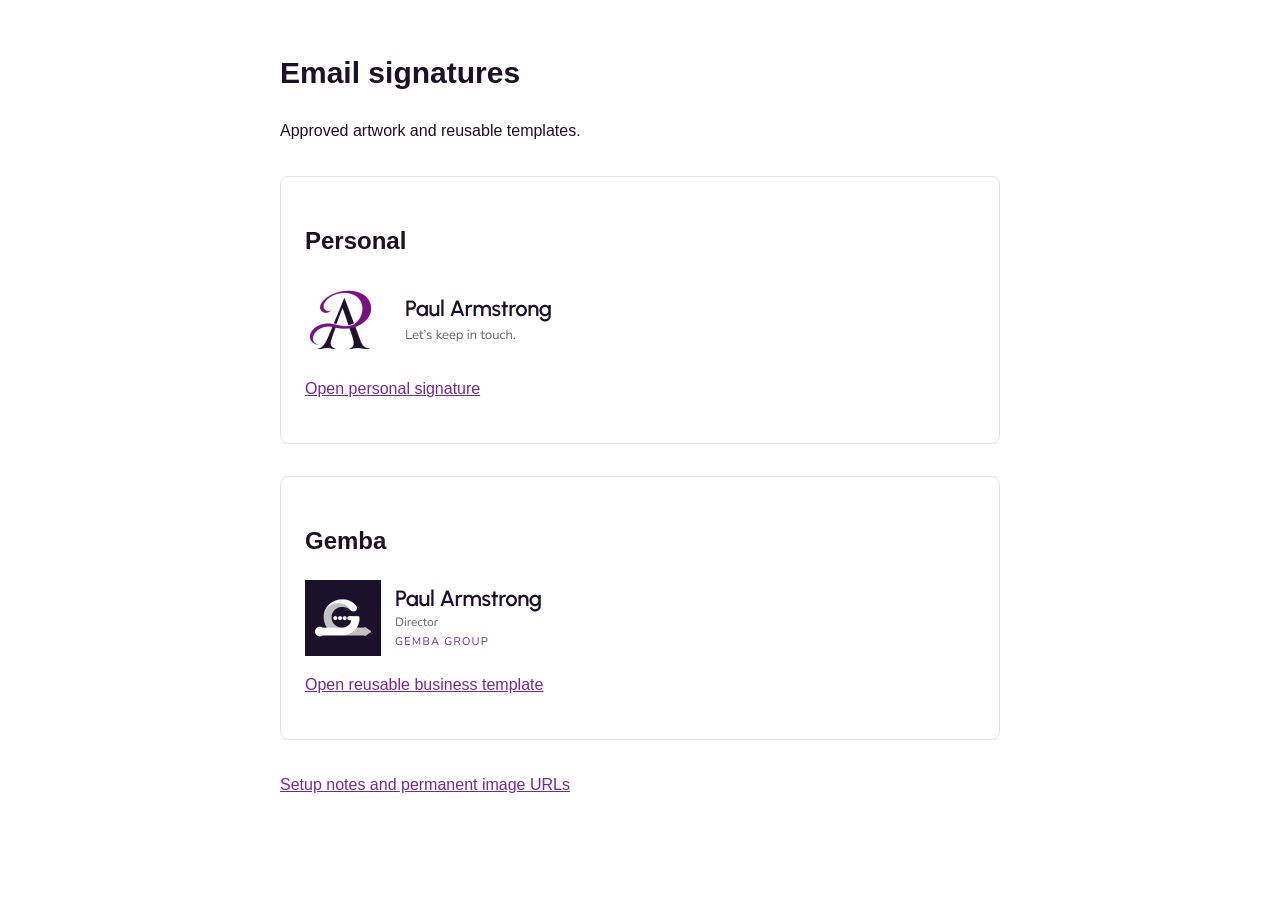
==== index.html @ 5098cd19 "Publish approved v1 email artwork and HTTPS signature templates" ====
<!doctype html><html lang="en"><head><meta charset="utf-8"><meta name="viewport" content="width=device-width,initial-scale=1"><title>Email signatures</title><style>body{max-width:720px;margin:48px auto;padding:0 24px;font:16px/1.65 Arial,sans-serif;color:#1B112A}a{color:#79259B}h1{font-size:30px}li{margin:12px 0}img{display:block;max-width:100%;height:auto}section{margin:32px 0;padding:24px;border:1px solid #e4dfea;border-radius:8px}</style></head><body><h1>Email signatures</h1><p>Approved artwork and reusable templates.</p><section><h2>Personal</h2><img src="https://thekaizenking.github.io/email-signatures/assets/v1/personal-footer.png" width="288" height="80" alt="Paul Armstrong — Let’s keep in touch."><p><a href="templates/personal.html">Open personal signature</a></p></section><section><h2>Gemba</h2><img src="https://thekaizenking.github.io/email-signatures/assets/v1/business-identity.png" width="288" height="76" alt="Paul Armstrong, Director, Gemba Group"><p><a href="templates/gemba-business.html">Open reusable business template</a></p></section><p><a href="SETUP.txt">Setup notes and permanent image URLs</a></p></body></html>
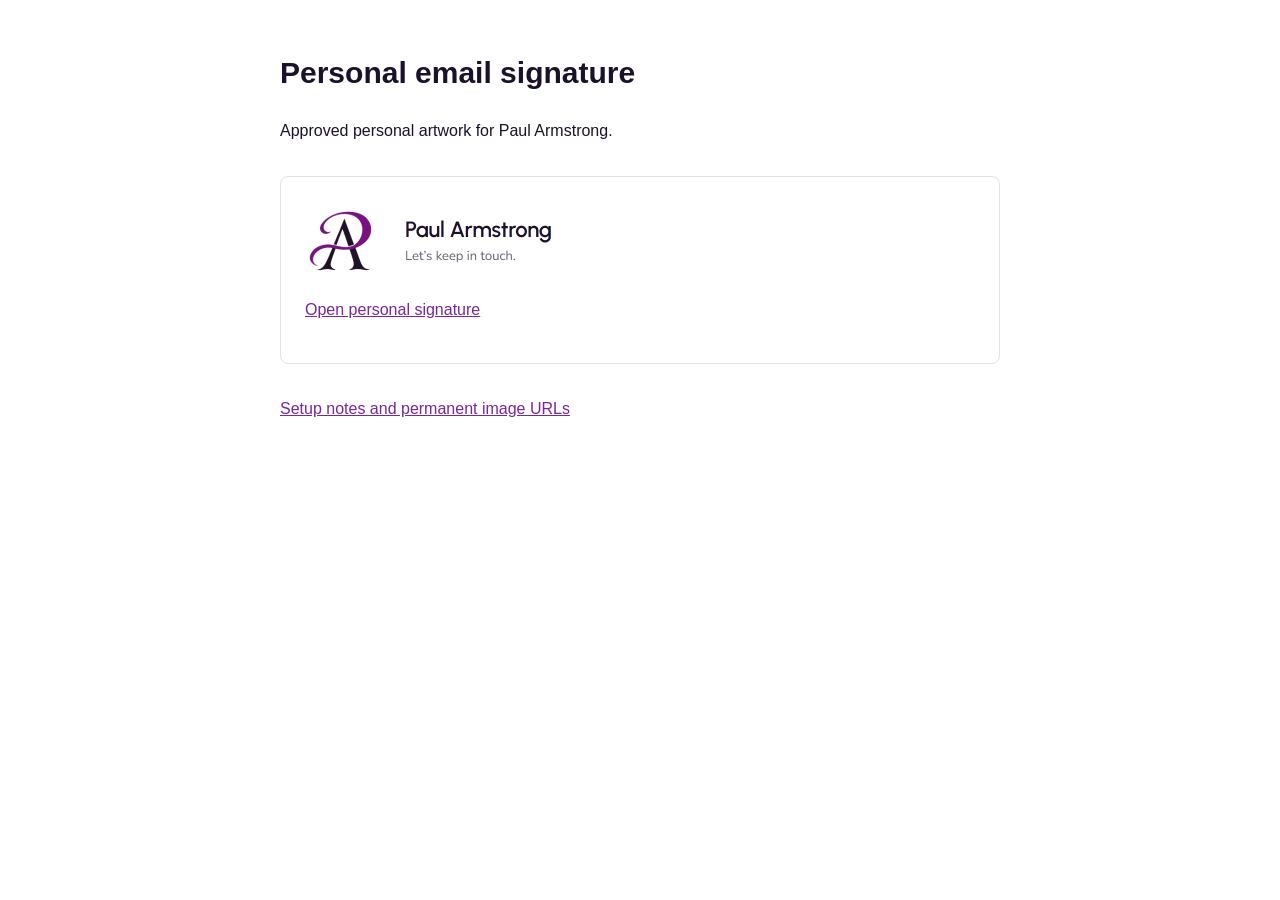
==== commit 896968a1: "Keep personal email signature repository personal-only" ====
--- a/index.html
+++ b/index.html
@@ -1 +1 @@
-<!doctype html><html lang="en"><head><meta charset="utf-8"><meta name="viewport" content="width=device-width,initial-scale=1"><title>Email signatures</title><style>body{max-width:720px;margin:48px auto;padding:0 24px;font:16px/1.65 Arial,sans-serif;color:#1B112A}a{color:#79259B}h1{font-size:30px}li{margin:12px 0}img{display:block;max-width:100%;height:auto}section{margin:32px 0;padding:24px;border:1px solid #e4dfea;border-radius:8px}</style></head><body><h1>Email signatures</h1><p>Approved artwork and reusable templates.</p><section><h2>Personal</h2><img src="https://thekaizenking.github.io/email-signatures/assets/v1/personal-footer.png" width="288" height="80" alt="Paul Armstrong — Let’s keep in touch."><p><a href="templates/personal.html">Open personal signature</a></p></section><section><h2>Gemba</h2><img src="https://thekaizenking.github.io/email-signatures/assets/v1/business-identity.png" width="288" height="76" alt="Paul Armstrong, Director, Gemba Group"><p><a href="templates/gemba-business.html">Open reusable business template</a></p></section><p><a href="SETUP.txt">Setup notes and permanent image URLs</a></p></body></html>+<!doctype html><html lang="en"><head><meta charset="utf-8"><meta name="viewport" content="width=device-width,initial-scale=1"><title>Personal email signature</title><style>body{max-width:720px;margin:48px auto;padding:0 24px;font:16px/1.65 Arial,sans-serif;color:#1B112A}a{color:#79259B}h1{font-size:30px}img{display:block;max-width:100%;height:auto}section{margin:32px 0;padding:24px;border:1px solid #e4dfea;border-radius:8px}</style></head><body><h1>Personal email signature</h1><p>Approved personal artwork for Paul Armstrong.</p><section><img src="https://thekaizenking.github.io/email-signatures/assets/v1/personal-footer.png" width="288" height="80" alt="Paul Armstrong — Let’s keep in touch."><p><a href="templates/personal.html">Open personal signature</a></p></section><p><a href="SETUP.txt">Setup notes and permanent image URLs</a></p></body></html>
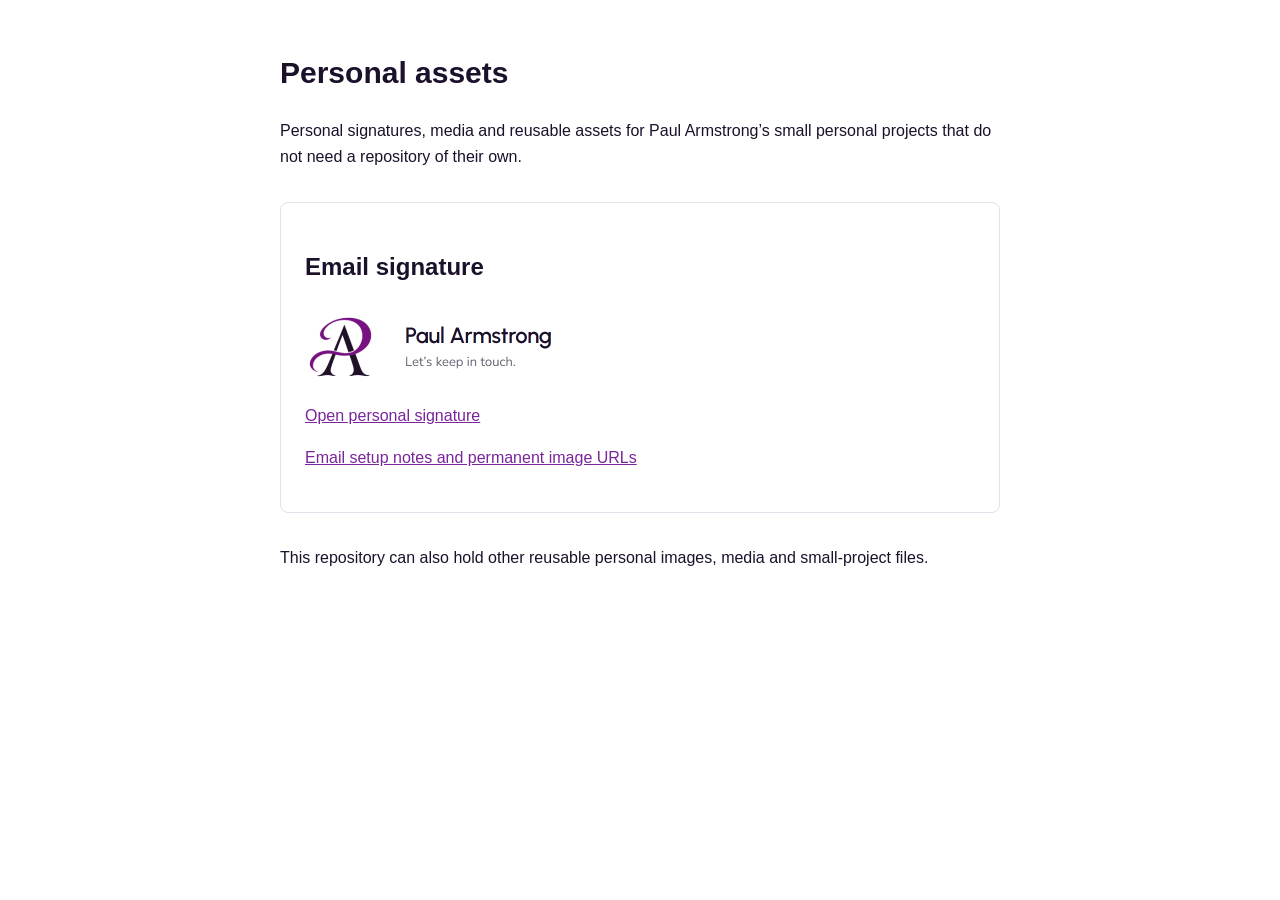
==== commit 5e770bba: "Broaden personal assets repository purpose" ====
--- a/index.html
+++ b/index.html
@@ -1 +1 @@
-<!doctype html><html lang="en"><head><meta charset="utf-8"><meta name="viewport" content="width=device-width,initial-scale=1"><title>Personal email signature</title><style>body{max-width:720px;margin:48px auto;padding:0 24px;font:16px/1.65 Arial,sans-serif;color:#1B112A}a{color:#79259B}h1{font-size:30px}img{display:block;max-width:100%;height:auto}section{margin:32px 0;padding:24px;border:1px solid #e4dfea;border-radius:8px}</style></head><body><h1>Personal email signature</h1><p>Approved personal artwork for Paul Armstrong.</p><section><img src="https://thekaizenking.github.io/email-signatures/assets/v1/personal-footer.png" width="288" height="80" alt="Paul Armstrong — Let’s keep in touch."><p><a href="templates/personal.html">Open personal signature</a></p></section><p><a href="SETUP.txt">Setup notes and permanent image URLs</a></p></body></html>
+<!doctype html><html lang="en"><head><meta charset="utf-8"><meta name="viewport" content="width=device-width,initial-scale=1"><title>Personal assets</title><style>body{max-width:720px;margin:48px auto;padding:0 24px;font:16px/1.65 Arial,sans-serif;color:#1B112A}a{color:#79259B}h1{font-size:30px}img{display:block;max-width:100%;height:auto}section{margin:32px 0;padding:24px;border:1px solid #e4dfea;border-radius:8px}</style></head><body><h1>Personal assets</h1><p>Personal signatures, media and reusable assets for Paul Armstrong’s small personal projects that do not need a repository of their own.</p><section><h2>Email signature</h2><img src="https://thekaizenking.github.io/email-signatures/assets/v1/personal-footer.png" width="288" height="80" alt="Paul Armstrong — Let’s keep in touch."><p><a href="templates/personal.html">Open personal signature</a></p><p><a href="SETUP.txt">Email setup notes and permanent image URLs</a></p></section><p>This repository can also hold other reusable personal images, media and small-project files.</p></body></html>
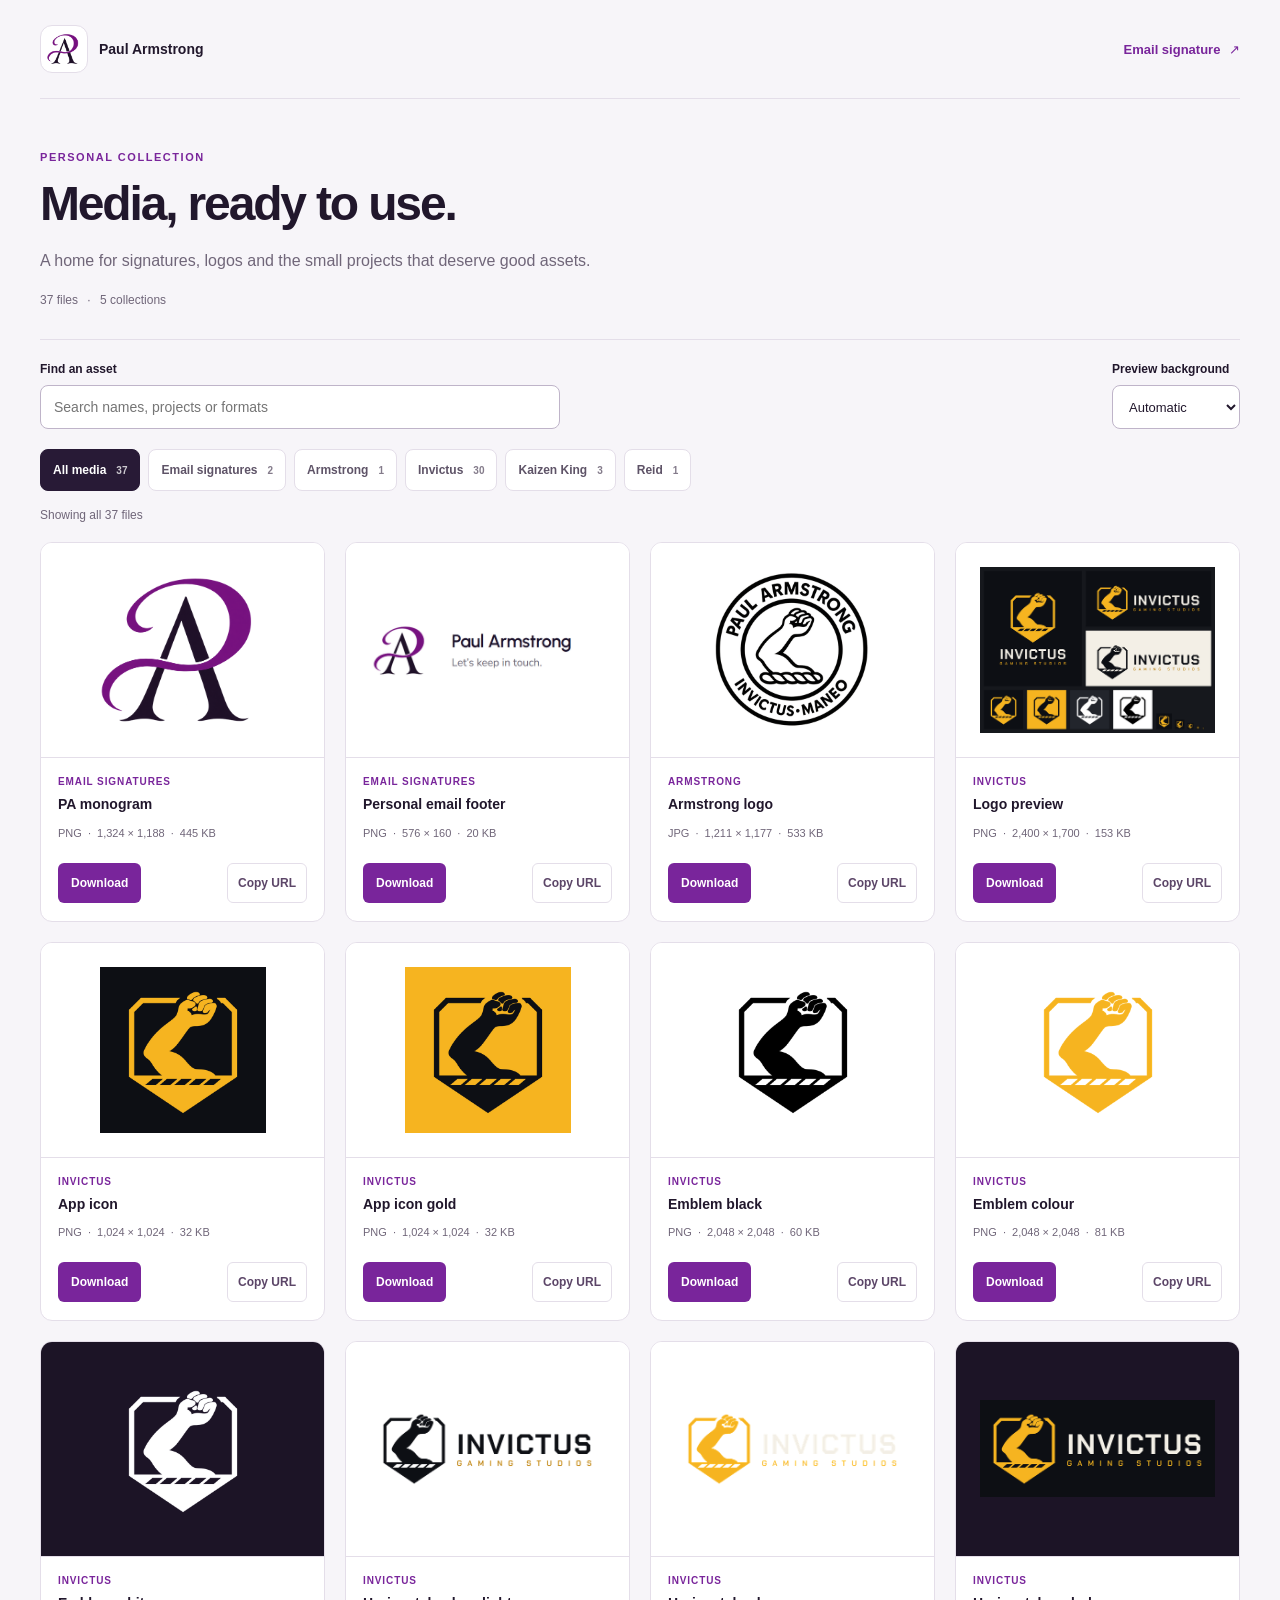
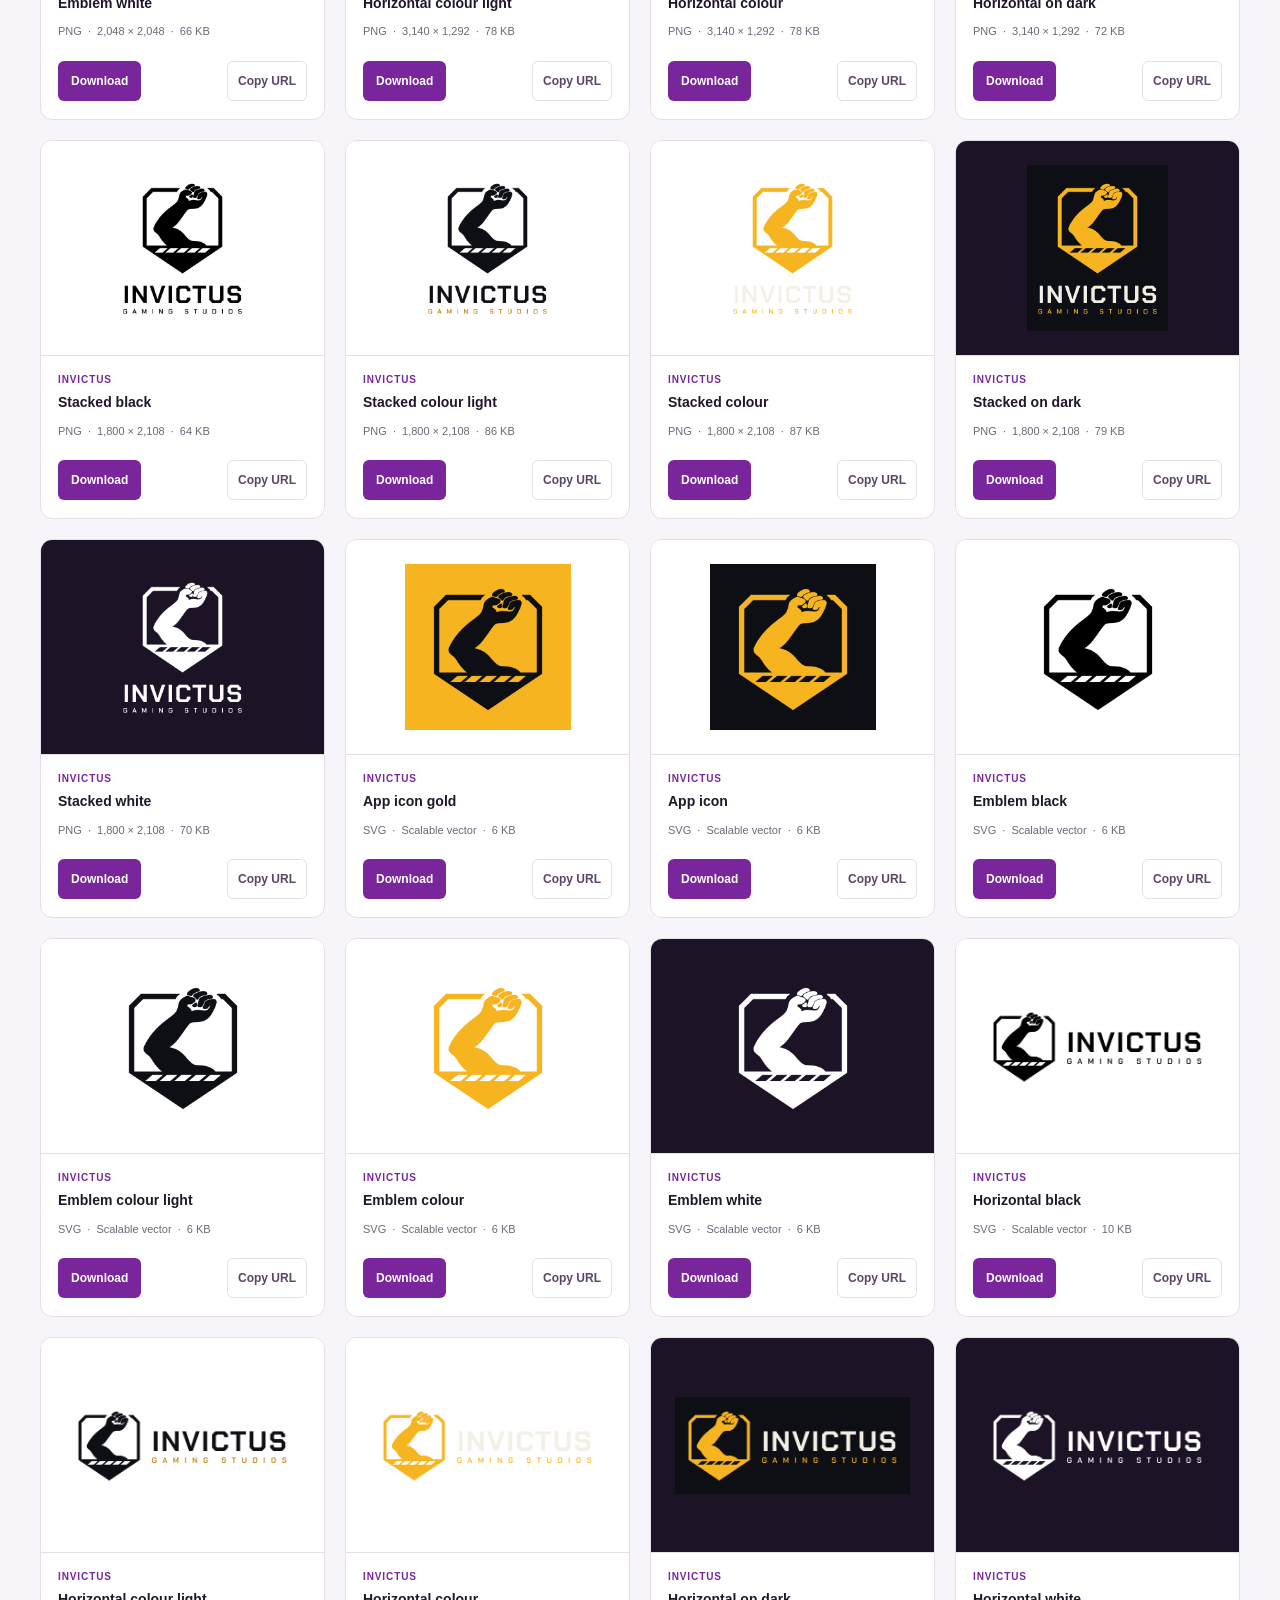
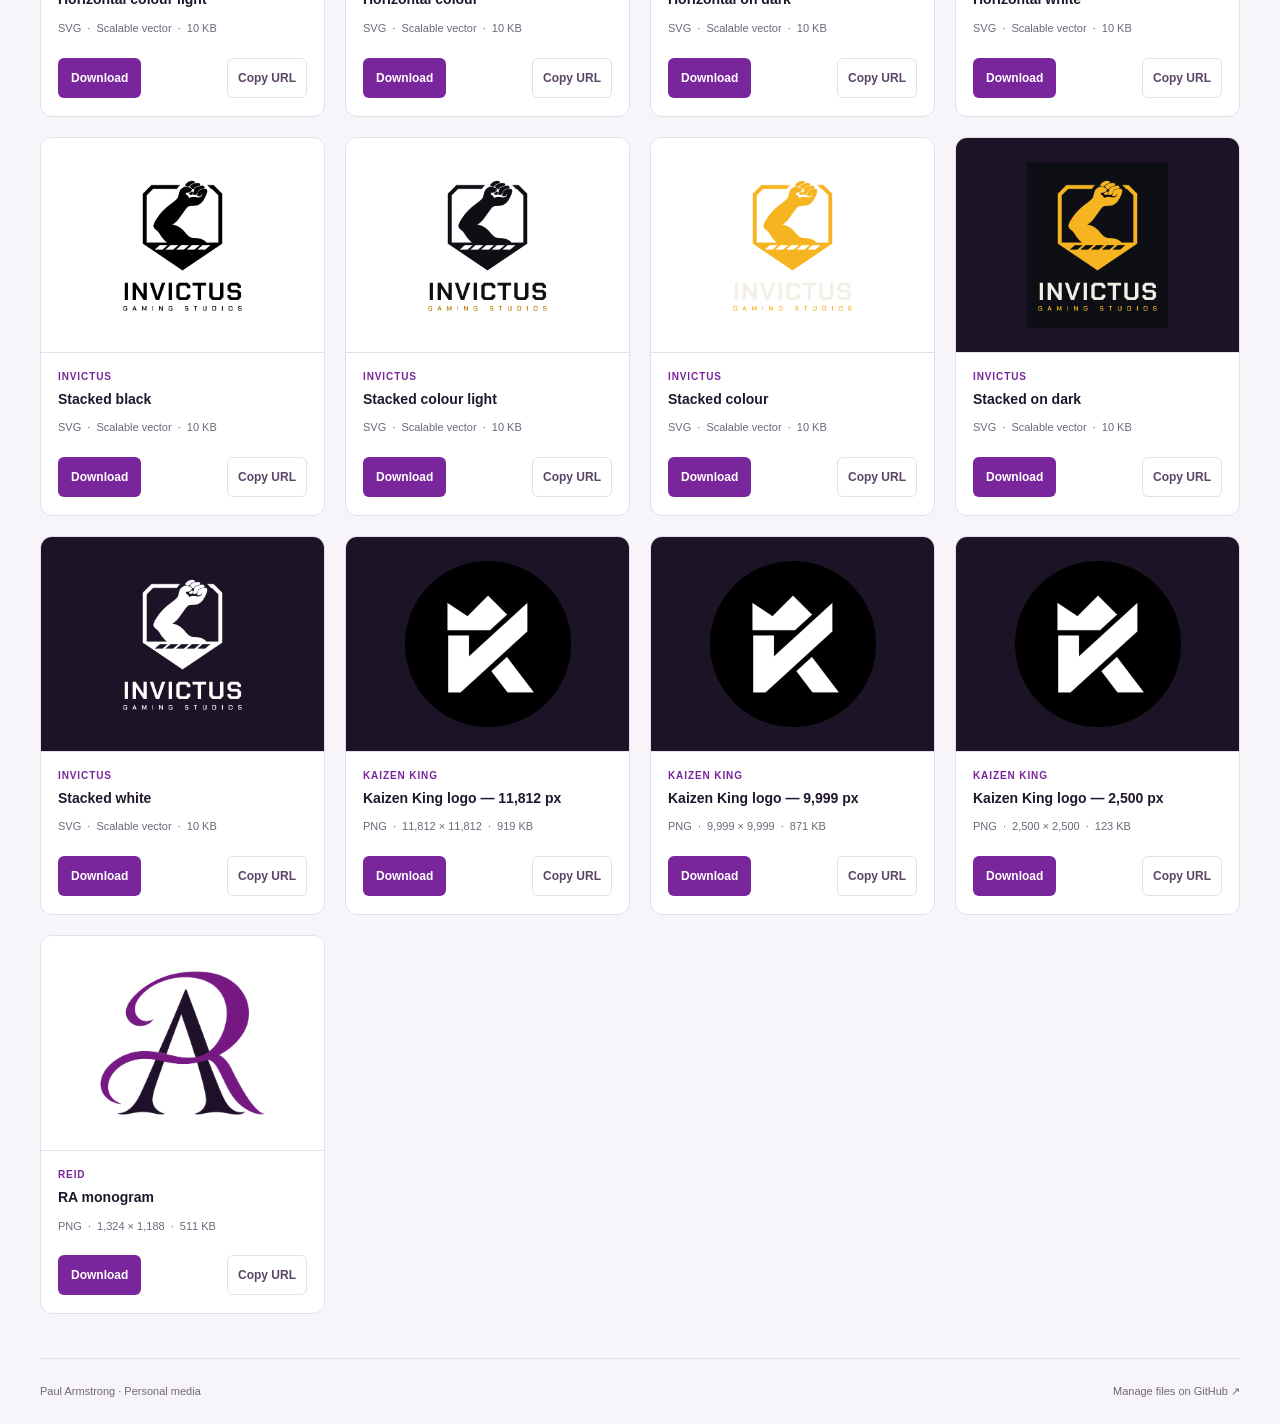
==== commit 1cb358e3: "Build personal media library and import supplied artwork" ====
--- a/index.html
+++ b/index.html
@@ -1 +1,198 @@
-<!doctype html><html lang="en"><head><meta charset="utf-8"><meta name="viewport" content="width=device-width,initial-scale=1"><title>Personal assets</title><style>body{max-width:720px;margin:48px auto;padding:0 24px;font:16px/1.65 Arial,sans-serif;color:#1B112A}a{color:#79259B}h1{font-size:30px}img{display:block;max-width:100%;height:auto}section{margin:32px 0;padding:24px;border:1px solid #e4dfea;border-radius:8px}</style></head><body><h1>Personal assets</h1><p>Personal signatures, media and reusable assets for Paul Armstrong’s small personal projects that do not need a repository of their own.</p><section><h2>Email signature</h2><img src="https://thekaizenking.github.io/email-signatures/assets/v1/personal-footer.png" width="288" height="80" alt="Paul Armstrong — Let’s keep in touch."><p><a href="templates/personal.html">Open personal signature</a></p><p><a href="SETUP.txt">Email setup notes and permanent image URLs</a></p></section><p>This repository can also hold other reusable personal images, media and small-project files.</p></body></html>
+<!doctype html>
+<html lang="en-GB"><head><meta charset="utf-8"><meta name="viewport" content="width=device-width,initial-scale=1"><meta name="description" content="Paul Armstrong’s personal media library: signatures, logos and reusable assets for small projects."><title>Personal media · Paul Armstrong</title><link rel="canonical" href="https://thekaizenking.github.io/email-signatures/"><link rel="icon" type="image/png" href="previews/signatures/selected-a-monogram-png.png"><link rel="stylesheet" href="catalog.css"><script src="catalog.js" defer></script></head>
+<body data-preview="auto"><div class="page">
+<header class="site-header"><a class="identity" href="./" aria-label="Personal media home"><span class="identity-mark"><img src="previews/signatures/selected-a-monogram-png.png" width="38" height="38" alt=""></span><span>Paul Armstrong</span></a><a class="signature-link" href="templates/personal.html">Email signature <span aria-hidden="true">↗</span></a></header>
+<main><section class="intro"><p class="eyebrow">Personal collection</p><h1>Media, ready to use.</h1><p class="intro-copy">A home for signatures, logos and the small projects that deserve good assets.</p><p class="library-size">37 files <span aria-hidden="true">·</span> 5 collections</p></section>
+<section class="library" aria-label="Media library"><div class="toolbar"><div class="search-field"><label for="search">Find an asset</label><input id="search" type="search" placeholder="Search names, projects or formats" autocomplete="off"></div><div class="background-field"><label for="background">Preview background</label><select id="background"><option value="auto">Automatic</option><option value="light">Light</option><option value="dark">Dark</option></select></div></div>
+<div class="filters" role="group" aria-label="Filter by collection"><button type="button" class="filter" data-filter="all" aria-pressed="true">All media <span>37</span></button><button type="button" class="filter" data-filter="signatures" aria-pressed="false">Email signatures <span>2</span></button>
+<button type="button" class="filter" data-filter="armstrong" aria-pressed="false">Armstrong <span>1</span></button>
+<button type="button" class="filter" data-filter="invictus" aria-pressed="false">Invictus <span>30</span></button>
+<button type="button" class="filter" data-filter="kaizen-king" aria-pressed="false">Kaizen King <span>3</span></button>
+<button type="button" class="filter" data-filter="reid" aria-pressed="false">Reid <span>1</span></button></div><p id="result-count" class="result-count" aria-live="polite">Showing all 37 files</p>
+<div class="asset-grid"><article class="asset-card" data-collection="signatures" data-search="pa monogram email signatures png selected-a-monogram.png" data-dark="false">
+  <a class="asset-preview" href="assets/v1/selected-a-monogram.png" target="_blank" rel="noopener" aria-label="View original: PA monogram"><img src="previews/signatures/selected-a-monogram-png.png" alt="PA monogram" loading="lazy" decoding="async" width="512" height="512"></a>
+  <div class="asset-details"><p class="collection-label">Email signatures</p><h2>PA monogram</h2><p class="asset-meta">PNG <span aria-hidden="true">·</span> 1,324 × 1,188 <span aria-hidden="true">·</span> 445 KB</p>
+  <div class="asset-actions"><a href="assets/v1/selected-a-monogram.png" download>Download</a><button type="button" data-copy="https://thekaizenking.github.io/email-signatures/assets/v1/selected-a-monogram.png" aria-label="Copy image URL: PA monogram">Copy URL</button></div></div>
+</article>
+<article class="asset-card" data-collection="signatures" data-search="personal email footer email signatures png personal-footer.png" data-dark="false">
+  <a class="asset-preview" href="assets/v1/personal-footer.png" target="_blank" rel="noopener" aria-label="View original: Personal email footer"><img src="previews/signatures/personal-footer-png.png" alt="Personal email footer" loading="lazy" decoding="async" width="512" height="512"></a>
+  <div class="asset-details"><p class="collection-label">Email signatures</p><h2>Personal email footer</h2><p class="asset-meta">PNG <span aria-hidden="true">·</span> 576 × 160 <span aria-hidden="true">·</span> 20 KB</p>
+  <div class="asset-actions"><a href="assets/v1/personal-footer.png" download>Download</a><button type="button" data-copy="https://thekaizenking.github.io/email-signatures/assets/v1/personal-footer.png" aria-label="Copy image URL: Personal email footer">Copy URL</button></div></div>
+</article>
+<article class="asset-card" data-collection="armstrong" data-search="armstrong logo armstrong jpg armstrong.jpg" data-dark="false">
+  <a class="asset-preview" href="media/armstrong/armstrong.jpg" target="_blank" rel="noopener" aria-label="View original: Armstrong logo"><img src="previews/armstrong/armstrong-jpg.png" alt="Armstrong logo" loading="lazy" decoding="async" width="512" height="512"></a>
+  <div class="asset-details"><p class="collection-label">Armstrong</p><h2>Armstrong logo</h2><p class="asset-meta">JPG <span aria-hidden="true">·</span> 1,211 × 1,177 <span aria-hidden="true">·</span> 533 KB</p>
+  <div class="asset-actions"><a href="media/armstrong/armstrong.jpg" download>Download</a><button type="button" data-copy="https://thekaizenking.github.io/email-signatures/media/armstrong/armstrong.jpg" aria-label="Copy image URL: Armstrong logo">Copy URL</button></div></div>
+</article>
+<article class="asset-card" data-collection="invictus" data-search="logo preview invictus png invictus-logo-preview.png" data-dark="false">
+  <a class="asset-preview" href="media/invictus/invictus-logo-preview.png" target="_blank" rel="noopener" aria-label="View original: Logo preview"><img src="previews/invictus/invictus-logo-preview-png.png" alt="Logo preview" loading="lazy" decoding="async" width="512" height="512"></a>
+  <div class="asset-details"><p class="collection-label">Invictus</p><h2>Logo preview</h2><p class="asset-meta">PNG <span aria-hidden="true">·</span> 2,400 × 1,700 <span aria-hidden="true">·</span> 153 KB</p>
+  <div class="asset-actions"><a href="media/invictus/invictus-logo-preview.png" download>Download</a><button type="button" data-copy="https://thekaizenking.github.io/email-signatures/media/invictus/invictus-logo-preview.png" aria-label="Copy image URL: Logo preview">Copy URL</button></div></div>
+</article>
+<article class="asset-card" data-collection="invictus" data-search="app icon invictus png invictus-app-icon-1024.png" data-dark="false">
+  <a class="asset-preview" href="media/invictus/png/invictus-app-icon-1024.png" target="_blank" rel="noopener" aria-label="View original: App icon"><img src="previews/invictus/invictus-app-icon-1024-png.png" alt="App icon" loading="lazy" decoding="async" width="512" height="512"></a>
+  <div class="asset-details"><p class="collection-label">Invictus</p><h2>App icon</h2><p class="asset-meta">PNG <span aria-hidden="true">·</span> 1,024 × 1,024 <span aria-hidden="true">·</span> 32 KB</p>
+  <div class="asset-actions"><a href="media/invictus/png/invictus-app-icon-1024.png" download>Download</a><button type="button" data-copy="https://thekaizenking.github.io/email-signatures/media/invictus/png/invictus-app-icon-1024.png" aria-label="Copy image URL: App icon">Copy URL</button></div></div>
+</article>
+<article class="asset-card" data-collection="invictus" data-search="app icon gold invictus png invictus-app-icon-gold-1024.png" data-dark="false">
+  <a class="asset-preview" href="media/invictus/png/invictus-app-icon-gold-1024.png" target="_blank" rel="noopener" aria-label="View original: App icon gold"><img src="previews/invictus/invictus-app-icon-gold-1024-png.png" alt="App icon gold" loading="lazy" decoding="async" width="512" height="512"></a>
+  <div class="asset-details"><p class="collection-label">Invictus</p><h2>App icon gold</h2><p class="asset-meta">PNG <span aria-hidden="true">·</span> 1,024 × 1,024 <span aria-hidden="true">·</span> 32 KB</p>
+  <div class="asset-actions"><a href="media/invictus/png/invictus-app-icon-gold-1024.png" download>Download</a><button type="button" data-copy="https://thekaizenking.github.io/email-signatures/media/invictus/png/invictus-app-icon-gold-1024.png" aria-label="Copy image URL: App icon gold">Copy URL</button></div></div>
+</article>
+<article class="asset-card" data-collection="invictus" data-search="emblem black invictus png invictus-emblem-black.png" data-dark="false">
+  <a class="asset-preview" href="media/invictus/png/invictus-emblem-black.png" target="_blank" rel="noopener" aria-label="View original: Emblem black"><img src="previews/invictus/invictus-emblem-black-png.png" alt="Emblem black" loading="lazy" decoding="async" width="512" height="512"></a>
+  <div class="asset-details"><p class="collection-label">Invictus</p><h2>Emblem black</h2><p class="asset-meta">PNG <span aria-hidden="true">·</span> 2,048 × 2,048 <span aria-hidden="true">·</span> 60 KB</p>
+  <div class="asset-actions"><a href="media/invictus/png/invictus-emblem-black.png" download>Download</a><button type="button" data-copy="https://thekaizenking.github.io/email-signatures/media/invictus/png/invictus-emblem-black.png" aria-label="Copy image URL: Emblem black">Copy URL</button></div></div>
+</article>
+<article class="asset-card" data-collection="invictus" data-search="emblem colour invictus png invictus-emblem-color.png" data-dark="false">
+  <a class="asset-preview" href="media/invictus/png/invictus-emblem-color.png" target="_blank" rel="noopener" aria-label="View original: Emblem colour"><img src="previews/invictus/invictus-emblem-color-png.png" alt="Emblem colour" loading="lazy" decoding="async" width="512" height="512"></a>
+  <div class="asset-details"><p class="collection-label">Invictus</p><h2>Emblem colour</h2><p class="asset-meta">PNG <span aria-hidden="true">·</span> 2,048 × 2,048 <span aria-hidden="true">·</span> 81 KB</p>
+  <div class="asset-actions"><a href="media/invictus/png/invictus-emblem-color.png" download>Download</a><button type="button" data-copy="https://thekaizenking.github.io/email-signatures/media/invictus/png/invictus-emblem-color.png" aria-label="Copy image URL: Emblem colour">Copy URL</button></div></div>
+</article>
+<article class="asset-card" data-collection="invictus" data-search="emblem white invictus png invictus-emblem-white.png" data-dark="true">
+  <a class="asset-preview" href="media/invictus/png/invictus-emblem-white.png" target="_blank" rel="noopener" aria-label="View original: Emblem white"><img src="previews/invictus/invictus-emblem-white-png.png" alt="Emblem white" loading="lazy" decoding="async" width="512" height="512"></a>
+  <div class="asset-details"><p class="collection-label">Invictus</p><h2>Emblem white</h2><p class="asset-meta">PNG <span aria-hidden="true">·</span> 2,048 × 2,048 <span aria-hidden="true">·</span> 66 KB</p>
+  <div class="asset-actions"><a href="media/invictus/png/invictus-emblem-white.png" download>Download</a><button type="button" data-copy="https://thekaizenking.github.io/email-signatures/media/invictus/png/invictus-emblem-white.png" aria-label="Copy image URL: Emblem white">Copy URL</button></div></div>
+</article>
+<article class="asset-card" data-collection="invictus" data-search="horizontal colour light invictus png invictus-horizontal-color-light.png" data-dark="false">
+  <a class="asset-preview" href="media/invictus/png/invictus-horizontal-color-light.png" target="_blank" rel="noopener" aria-label="View original: Horizontal colour light"><img src="previews/invictus/invictus-horizontal-color-light-png.png" alt="Horizontal colour light" loading="lazy" decoding="async" width="512" height="512"></a>
+  <div class="asset-details"><p class="collection-label">Invictus</p><h2>Horizontal colour light</h2><p class="asset-meta">PNG <span aria-hidden="true">·</span> 3,140 × 1,292 <span aria-hidden="true">·</span> 78 KB</p>
+  <div class="asset-actions"><a href="media/invictus/png/invictus-horizontal-color-light.png" download>Download</a><button type="button" data-copy="https://thekaizenking.github.io/email-signatures/media/invictus/png/invictus-horizontal-color-light.png" aria-label="Copy image URL: Horizontal colour light">Copy URL</button></div></div>
+</article>
+<article class="asset-card" data-collection="invictus" data-search="horizontal colour invictus png invictus-horizontal-color.png" data-dark="false">
+  <a class="asset-preview" href="media/invictus/png/invictus-horizontal-color.png" target="_blank" rel="noopener" aria-label="View original: Horizontal colour"><img src="previews/invictus/invictus-horizontal-color-png.png" alt="Horizontal colour" loading="lazy" decoding="async" width="512" height="512"></a>
+  <div class="asset-details"><p class="collection-label">Invictus</p><h2>Horizontal colour</h2><p class="asset-meta">PNG <span aria-hidden="true">·</span> 3,140 × 1,292 <span aria-hidden="true">·</span> 78 KB</p>
+  <div class="asset-actions"><a href="media/invictus/png/invictus-horizontal-color.png" download>Download</a><button type="button" data-copy="https://thekaizenking.github.io/email-signatures/media/invictus/png/invictus-horizontal-color.png" aria-label="Copy image URL: Horizontal colour">Copy URL</button></div></div>
+</article>
+<article class="asset-card" data-collection="invictus" data-search="horizontal on dark invictus png invictus-horizontal-on-dark.png" data-dark="true">
+  <a class="asset-preview" href="media/invictus/png/invictus-horizontal-on-dark.png" target="_blank" rel="noopener" aria-label="View original: Horizontal on dark"><img src="previews/invictus/invictus-horizontal-on-dark-png.png" alt="Horizontal on dark" loading="lazy" decoding="async" width="512" height="512"></a>
+  <div class="asset-details"><p class="collection-label">Invictus</p><h2>Horizontal on dark</h2><p class="asset-meta">PNG <span aria-hidden="true">·</span> 3,140 × 1,292 <span aria-hidden="true">·</span> 72 KB</p>
+  <div class="asset-actions"><a href="media/invictus/png/invictus-horizontal-on-dark.png" download>Download</a><button type="button" data-copy="https://thekaizenking.github.io/email-signatures/media/invictus/png/invictus-horizontal-on-dark.png" aria-label="Copy image URL: Horizontal on dark">Copy URL</button></div></div>
+</article>
+<article class="asset-card" data-collection="invictus" data-search="stacked black invictus png invictus-stacked-black.png" data-dark="false">
+  <a class="asset-preview" href="media/invictus/png/invictus-stacked-black.png" target="_blank" rel="noopener" aria-label="View original: Stacked black"><img src="previews/invictus/invictus-stacked-black-png.png" alt="Stacked black" loading="lazy" decoding="async" width="512" height="512"></a>
+  <div class="asset-details"><p class="collection-label">Invictus</p><h2>Stacked black</h2><p class="asset-meta">PNG <span aria-hidden="true">·</span> 1,800 × 2,108 <span aria-hidden="true">·</span> 64 KB</p>
+  <div class="asset-actions"><a href="media/invictus/png/invictus-stacked-black.png" download>Download</a><button type="button" data-copy="https://thekaizenking.github.io/email-signatures/media/invictus/png/invictus-stacked-black.png" aria-label="Copy image URL: Stacked black">Copy URL</button></div></div>
+</article>
+<article class="asset-card" data-collection="invictus" data-search="stacked colour light invictus png invictus-stacked-color-light.png" data-dark="false">
+  <a class="asset-preview" href="media/invictus/png/invictus-stacked-color-light.png" target="_blank" rel="noopener" aria-label="View original: Stacked colour light"><img src="previews/invictus/invictus-stacked-color-light-png.png" alt="Stacked colour light" loading="lazy" decoding="async" width="512" height="512"></a>
+  <div class="asset-details"><p class="collection-label">Invictus</p><h2>Stacked colour light</h2><p class="asset-meta">PNG <span aria-hidden="true">·</span> 1,800 × 2,108 <span aria-hidden="true">·</span> 86 KB</p>
+  <div class="asset-actions"><a href="media/invictus/png/invictus-stacked-color-light.png" download>Download</a><button type="button" data-copy="https://thekaizenking.github.io/email-signatures/media/invictus/png/invictus-stacked-color-light.png" aria-label="Copy image URL: Stacked colour light">Copy URL</button></div></div>
+</article>
+<article class="asset-card" data-collection="invictus" data-search="stacked colour invictus png invictus-stacked-color.png" data-dark="false">
+  <a class="asset-preview" href="media/invictus/png/invictus-stacked-color.png" target="_blank" rel="noopener" aria-label="View original: Stacked colour"><img src="previews/invictus/invictus-stacked-color-png.png" alt="Stacked colour" loading="lazy" decoding="async" width="512" height="512"></a>
+  <div class="asset-details"><p class="collection-label">Invictus</p><h2>Stacked colour</h2><p class="asset-meta">PNG <span aria-hidden="true">·</span> 1,800 × 2,108 <span aria-hidden="true">·</span> 87 KB</p>
+  <div class="asset-actions"><a href="media/invictus/png/invictus-stacked-color.png" download>Download</a><button type="button" data-copy="https://thekaizenking.github.io/email-signatures/media/invictus/png/invictus-stacked-color.png" aria-label="Copy image URL: Stacked colour">Copy URL</button></div></div>
+</article>
+<article class="asset-card" data-collection="invictus" data-search="stacked on dark invictus png invictus-stacked-on-dark.png" data-dark="true">
+  <a class="asset-preview" href="media/invictus/png/invictus-stacked-on-dark.png" target="_blank" rel="noopener" aria-label="View original: Stacked on dark"><img src="previews/invictus/invictus-stacked-on-dark-png.png" alt="Stacked on dark" loading="lazy" decoding="async" width="512" height="512"></a>
+  <div class="asset-details"><p class="collection-label">Invictus</p><h2>Stacked on dark</h2><p class="asset-meta">PNG <span aria-hidden="true">·</span> 1,800 × 2,108 <span aria-hidden="true">·</span> 79 KB</p>
+  <div class="asset-actions"><a href="media/invictus/png/invictus-stacked-on-dark.png" download>Download</a><button type="button" data-copy="https://thekaizenking.github.io/email-signatures/media/invictus/png/invictus-stacked-on-dark.png" aria-label="Copy image URL: Stacked on dark">Copy URL</button></div></div>
+</article>
+<article class="asset-card" data-collection="invictus" data-search="stacked white invictus png invictus-stacked-white.png" data-dark="true">
+  <a class="asset-preview" href="media/invictus/png/invictus-stacked-white.png" target="_blank" rel="noopener" aria-label="View original: Stacked white"><img src="previews/invictus/invictus-stacked-white-png.png" alt="Stacked white" loading="lazy" decoding="async" width="512" height="512"></a>
+  <div class="asset-details"><p class="collection-label">Invictus</p><h2>Stacked white</h2><p class="asset-meta">PNG <span aria-hidden="true">·</span> 1,800 × 2,108 <span aria-hidden="true">·</span> 70 KB</p>
+  <div class="asset-actions"><a href="media/invictus/png/invictus-stacked-white.png" download>Download</a><button type="button" data-copy="https://thekaizenking.github.io/email-signatures/media/invictus/png/invictus-stacked-white.png" aria-label="Copy image URL: Stacked white">Copy URL</button></div></div>
+</article>
+<article class="asset-card" data-collection="invictus" data-search="app icon gold invictus svg invictus-app-icon-gold.svg" data-dark="false">
+  <a class="asset-preview" href="media/invictus/svg/invictus-app-icon-gold.svg" target="_blank" rel="noopener" aria-label="View original: App icon gold"><img src="previews/invictus/invictus-app-icon-gold-svg.png" alt="App icon gold" loading="lazy" decoding="async" width="512" height="512"></a>
+  <div class="asset-details"><p class="collection-label">Invictus</p><h2>App icon gold</h2><p class="asset-meta">SVG <span aria-hidden="true">·</span> Scalable vector <span aria-hidden="true">·</span> 6 KB</p>
+  <div class="asset-actions"><a href="media/invictus/svg/invictus-app-icon-gold.svg" download>Download</a><button type="button" data-copy="https://thekaizenking.github.io/email-signatures/media/invictus/svg/invictus-app-icon-gold.svg" aria-label="Copy image URL: App icon gold">Copy URL</button></div></div>
+</article>
+<article class="asset-card" data-collection="invictus" data-search="app icon invictus svg invictus-app-icon.svg" data-dark="false">
+  <a class="asset-preview" href="media/invictus/svg/invictus-app-icon.svg" target="_blank" rel="noopener" aria-label="View original: App icon"><img src="previews/invictus/invictus-app-icon-svg.png" alt="App icon" loading="lazy" decoding="async" width="512" height="512"></a>
+  <div class="asset-details"><p class="collection-label">Invictus</p><h2>App icon</h2><p class="asset-meta">SVG <span aria-hidden="true">·</span> Scalable vector <span aria-hidden="true">·</span> 6 KB</p>
+  <div class="asset-actions"><a href="media/invictus/svg/invictus-app-icon.svg" download>Download</a><button type="button" data-copy="https://thekaizenking.github.io/email-signatures/media/invictus/svg/invictus-app-icon.svg" aria-label="Copy image URL: App icon">Copy URL</button></div></div>
+</article>
+<article class="asset-card" data-collection="invictus" data-search="emblem black invictus svg invictus-emblem-black.svg" data-dark="false">
+  <a class="asset-preview" href="media/invictus/svg/invictus-emblem-black.svg" target="_blank" rel="noopener" aria-label="View original: Emblem black"><img src="previews/invictus/invictus-emblem-black-svg.png" alt="Emblem black" loading="lazy" decoding="async" width="512" height="512"></a>
+  <div class="asset-details"><p class="collection-label">Invictus</p><h2>Emblem black</h2><p class="asset-meta">SVG <span aria-hidden="true">·</span> Scalable vector <span aria-hidden="true">·</span> 6 KB</p>
+  <div class="asset-actions"><a href="media/invictus/svg/invictus-emblem-black.svg" download>Download</a><button type="button" data-copy="https://thekaizenking.github.io/email-signatures/media/invictus/svg/invictus-emblem-black.svg" aria-label="Copy image URL: Emblem black">Copy URL</button></div></div>
+</article>
+<article class="asset-card" data-collection="invictus" data-search="emblem colour light invictus svg invictus-emblem-color-light.svg" data-dark="false">
+  <a class="asset-preview" href="media/invictus/svg/invictus-emblem-color-light.svg" target="_blank" rel="noopener" aria-label="View original: Emblem colour light"><img src="previews/invictus/invictus-emblem-color-light-svg.png" alt="Emblem colour light" loading="lazy" decoding="async" width="512" height="512"></a>
+  <div class="asset-details"><p class="collection-label">Invictus</p><h2>Emblem colour light</h2><p class="asset-meta">SVG <span aria-hidden="true">·</span> Scalable vector <span aria-hidden="true">·</span> 6 KB</p>
+  <div class="asset-actions"><a href="media/invictus/svg/invictus-emblem-color-light.svg" download>Download</a><button type="button" data-copy="https://thekaizenking.github.io/email-signatures/media/invictus/svg/invictus-emblem-color-light.svg" aria-label="Copy image URL: Emblem colour light">Copy URL</button></div></div>
+</article>
+<article class="asset-card" data-collection="invictus" data-search="emblem colour invictus svg invictus-emblem-color.svg" data-dark="false">
+  <a class="asset-preview" href="media/invictus/svg/invictus-emblem-color.svg" target="_blank" rel="noopener" aria-label="View original: Emblem colour"><img src="previews/invictus/invictus-emblem-color-svg.png" alt="Emblem colour" loading="lazy" decoding="async" width="512" height="512"></a>
+  <div class="asset-details"><p class="collection-label">Invictus</p><h2>Emblem colour</h2><p class="asset-meta">SVG <span aria-hidden="true">·</span> Scalable vector <span aria-hidden="true">·</span> 6 KB</p>
+  <div class="asset-actions"><a href="media/invictus/svg/invictus-emblem-color.svg" download>Download</a><button type="button" data-copy="https://thekaizenking.github.io/email-signatures/media/invictus/svg/invictus-emblem-color.svg" aria-label="Copy image URL: Emblem colour">Copy URL</button></div></div>
+</article>
+<article class="asset-card" data-collection="invictus" data-search="emblem white invictus svg invictus-emblem-white.svg" data-dark="true">
+  <a class="asset-preview" href="media/invictus/svg/invictus-emblem-white.svg" target="_blank" rel="noopener" aria-label="View original: Emblem white"><img src="previews/invictus/invictus-emblem-white-svg.png" alt="Emblem white" loading="lazy" decoding="async" width="512" height="512"></a>
+  <div class="asset-details"><p class="collection-label">Invictus</p><h2>Emblem white</h2><p class="asset-meta">SVG <span aria-hidden="true">·</span> Scalable vector <span aria-hidden="true">·</span> 6 KB</p>
+  <div class="asset-actions"><a href="media/invictus/svg/invictus-emblem-white.svg" download>Download</a><button type="button" data-copy="https://thekaizenking.github.io/email-signatures/media/invictus/svg/invictus-emblem-white.svg" aria-label="Copy image URL: Emblem white">Copy URL</button></div></div>
+</article>
+<article class="asset-card" data-collection="invictus" data-search="horizontal black invictus svg invictus-horizontal-black.svg" data-dark="false">
+  <a class="asset-preview" href="media/invictus/svg/invictus-horizontal-black.svg" target="_blank" rel="noopener" aria-label="View original: Horizontal black"><img src="previews/invictus/invictus-horizontal-black-svg.png" alt="Horizontal black" loading="lazy" decoding="async" width="512" height="512"></a>
+  <div class="asset-details"><p class="collection-label">Invictus</p><h2>Horizontal black</h2><p class="asset-meta">SVG <span aria-hidden="true">·</span> Scalable vector <span aria-hidden="true">·</span> 10 KB</p>
+  <div class="asset-actions"><a href="media/invictus/svg/invictus-horizontal-black.svg" download>Download</a><button type="button" data-copy="https://thekaizenking.github.io/email-signatures/media/invictus/svg/invictus-horizontal-black.svg" aria-label="Copy image URL: Horizontal black">Copy URL</button></div></div>
+</article>
+<article class="asset-card" data-collection="invictus" data-search="horizontal colour light invictus svg invictus-horizontal-color-light.svg" data-dark="false">
+  <a class="asset-preview" href="media/invictus/svg/invictus-horizontal-color-light.svg" target="_blank" rel="noopener" aria-label="View original: Horizontal colour light"><img src="previews/invictus/invictus-horizontal-color-light-svg.png" alt="Horizontal colour light" loading="lazy" decoding="async" width="512" height="512"></a>
+  <div class="asset-details"><p class="collection-label">Invictus</p><h2>Horizontal colour light</h2><p class="asset-meta">SVG <span aria-hidden="true">·</span> Scalable vector <span aria-hidden="true">·</span> 10 KB</p>
+  <div class="asset-actions"><a href="media/invictus/svg/invictus-horizontal-color-light.svg" download>Download</a><button type="button" data-copy="https://thekaizenking.github.io/email-signatures/media/invictus/svg/invictus-horizontal-color-light.svg" aria-label="Copy image URL: Horizontal colour light">Copy URL</button></div></div>
+</article>
+<article class="asset-card" data-collection="invictus" data-search="horizontal colour invictus svg invictus-horizontal-color.svg" data-dark="false">
+  <a class="asset-preview" href="media/invictus/svg/invictus-horizontal-color.svg" target="_blank" rel="noopener" aria-label="View original: Horizontal colour"><img src="previews/invictus/invictus-horizontal-color-svg.png" alt="Horizontal colour" loading="lazy" decoding="async" width="512" height="512"></a>
+  <div class="asset-details"><p class="collection-label">Invictus</p><h2>Horizontal colour</h2><p class="asset-meta">SVG <span aria-hidden="true">·</span> Scalable vector <span aria-hidden="true">·</span> 10 KB</p>
+  <div class="asset-actions"><a href="media/invictus/svg/invictus-horizontal-color.svg" download>Download</a><button type="button" data-copy="https://thekaizenking.github.io/email-signatures/media/invictus/svg/invictus-horizontal-color.svg" aria-label="Copy image URL: Horizontal colour">Copy URL</button></div></div>
+</article>
+<article class="asset-card" data-collection="invictus" data-search="horizontal on dark invictus svg invictus-horizontal-on-dark.svg" data-dark="true">
+  <a class="asset-preview" href="media/invictus/svg/invictus-horizontal-on-dark.svg" target="_blank" rel="noopener" aria-label="View original: Horizontal on dark"><img src="previews/invictus/invictus-horizontal-on-dark-svg.png" alt="Horizontal on dark" loading="lazy" decoding="async" width="512" height="512"></a>
+  <div class="asset-details"><p class="collection-label">Invictus</p><h2>Horizontal on dark</h2><p class="asset-meta">SVG <span aria-hidden="true">·</span> Scalable vector <span aria-hidden="true">·</span> 10 KB</p>
+  <div class="asset-actions"><a href="media/invictus/svg/invictus-horizontal-on-dark.svg" download>Download</a><button type="button" data-copy="https://thekaizenking.github.io/email-signatures/media/invictus/svg/invictus-horizontal-on-dark.svg" aria-label="Copy image URL: Horizontal on dark">Copy URL</button></div></div>
+</article>
+<article class="asset-card" data-collection="invictus" data-search="horizontal white invictus svg invictus-horizontal-white.svg" data-dark="true">
+  <a class="asset-preview" href="media/invictus/svg/invictus-horizontal-white.svg" target="_blank" rel="noopener" aria-label="View original: Horizontal white"><img src="previews/invictus/invictus-horizontal-white-svg.png" alt="Horizontal white" loading="lazy" decoding="async" width="512" height="512"></a>
+  <div class="asset-details"><p class="collection-label">Invictus</p><h2>Horizontal white</h2><p class="asset-meta">SVG <span aria-hidden="true">·</span> Scalable vector <span aria-hidden="true">·</span> 10 KB</p>
+  <div class="asset-actions"><a href="media/invictus/svg/invictus-horizontal-white.svg" download>Download</a><button type="button" data-copy="https://thekaizenking.github.io/email-signatures/media/invictus/svg/invictus-horizontal-white.svg" aria-label="Copy image URL: Horizontal white">Copy URL</button></div></div>
+</article>
+<article class="asset-card" data-collection="invictus" data-search="stacked black invictus svg invictus-stacked-black.svg" data-dark="false">
+  <a class="asset-preview" href="media/invictus/svg/invictus-stacked-black.svg" target="_blank" rel="noopener" aria-label="View original: Stacked black"><img src="previews/invictus/invictus-stacked-black-svg.png" alt="Stacked black" loading="lazy" decoding="async" width="512" height="512"></a>
+  <div class="asset-details"><p class="collection-label">Invictus</p><h2>Stacked black</h2><p class="asset-meta">SVG <span aria-hidden="true">·</span> Scalable vector <span aria-hidden="true">·</span> 10 KB</p>
+  <div class="asset-actions"><a href="media/invictus/svg/invictus-stacked-black.svg" download>Download</a><button type="button" data-copy="https://thekaizenking.github.io/email-signatures/media/invictus/svg/invictus-stacked-black.svg" aria-label="Copy image URL: Stacked black">Copy URL</button></div></div>
+</article>
+<article class="asset-card" data-collection="invictus" data-search="stacked colour light invictus svg invictus-stacked-color-light.svg" data-dark="false">
+  <a class="asset-preview" href="media/invictus/svg/invictus-stacked-color-light.svg" target="_blank" rel="noopener" aria-label="View original: Stacked colour light"><img src="previews/invictus/invictus-stacked-color-light-svg.png" alt="Stacked colour light" loading="lazy" decoding="async" width="512" height="512"></a>
+  <div class="asset-details"><p class="collection-label">Invictus</p><h2>Stacked colour light</h2><p class="asset-meta">SVG <span aria-hidden="true">·</span> Scalable vector <span aria-hidden="true">·</span> 10 KB</p>
+  <div class="asset-actions"><a href="media/invictus/svg/invictus-stacked-color-light.svg" download>Download</a><button type="button" data-copy="https://thekaizenking.github.io/email-signatures/media/invictus/svg/invictus-stacked-color-light.svg" aria-label="Copy image URL: Stacked colour light">Copy URL</button></div></div>
+</article>
+<article class="asset-card" data-collection="invictus" data-search="stacked colour invictus svg invictus-stacked-color.svg" data-dark="false">
+  <a class="asset-preview" href="media/invictus/svg/invictus-stacked-color.svg" target="_blank" rel="noopener" aria-label="View original: Stacked colour"><img src="previews/invictus/invictus-stacked-color-svg.png" alt="Stacked colour" loading="lazy" decoding="async" width="512" height="512"></a>
+  <div class="asset-details"><p class="collection-label">Invictus</p><h2>Stacked colour</h2><p class="asset-meta">SVG <span aria-hidden="true">·</span> Scalable vector <span aria-hidden="true">·</span> 10 KB</p>
+  <div class="asset-actions"><a href="media/invictus/svg/invictus-stacked-color.svg" download>Download</a><button type="button" data-copy="https://thekaizenking.github.io/email-signatures/media/invictus/svg/invictus-stacked-color.svg" aria-label="Copy image URL: Stacked colour">Copy URL</button></div></div>
+</article>
+<article class="asset-card" data-collection="invictus" data-search="stacked on dark invictus svg invictus-stacked-on-dark.svg" data-dark="true">
+  <a class="asset-preview" href="media/invictus/svg/invictus-stacked-on-dark.svg" target="_blank" rel="noopener" aria-label="View original: Stacked on dark"><img src="previews/invictus/invictus-stacked-on-dark-svg.png" alt="Stacked on dark" loading="lazy" decoding="async" width="512" height="512"></a>
+  <div class="asset-details"><p class="collection-label">Invictus</p><h2>Stacked on dark</h2><p class="asset-meta">SVG <span aria-hidden="true">·</span> Scalable vector <span aria-hidden="true">·</span> 10 KB</p>
+  <div class="asset-actions"><a href="media/invictus/svg/invictus-stacked-on-dark.svg" download>Download</a><button type="button" data-copy="https://thekaizenking.github.io/email-signatures/media/invictus/svg/invictus-stacked-on-dark.svg" aria-label="Copy image URL: Stacked on dark">Copy URL</button></div></div>
+</article>
+<article class="asset-card" data-collection="invictus" data-search="stacked white invictus svg invictus-stacked-white.svg" data-dark="true">
+  <a class="asset-preview" href="media/invictus/svg/invictus-stacked-white.svg" target="_blank" rel="noopener" aria-label="View original: Stacked white"><img src="previews/invictus/invictus-stacked-white-svg.png" alt="Stacked white" loading="lazy" decoding="async" width="512" height="512"></a>
+  <div class="asset-details"><p class="collection-label">Invictus</p><h2>Stacked white</h2><p class="asset-meta">SVG <span aria-hidden="true">·</span> Scalable vector <span aria-hidden="true">·</span> 10 KB</p>
+  <div class="asset-actions"><a href="media/invictus/svg/invictus-stacked-white.svg" download>Download</a><button type="button" data-copy="https://thekaizenking.github.io/email-signatures/media/invictus/svg/invictus-stacked-white.svg" aria-label="Copy image URL: Stacked white">Copy URL</button></div></div>
+</article>
+<article class="asset-card" data-collection="kaizen-king" data-search="kaizen king logo — 11,812 px kaizen king png kkbasicwhite.png" data-dark="true">
+  <a class="asset-preview" href="media/kaizen-king/kkbasicwhite.png" target="_blank" rel="noopener" aria-label="View original: Kaizen King logo — 11,812 px"><img src="previews/kaizen-king/kkbasicwhite-png.png" alt="Kaizen King logo — 11,812 px" loading="lazy" decoding="async" width="512" height="512"></a>
+  <div class="asset-details"><p class="collection-label">Kaizen King</p><h2>Kaizen King logo — 11,812 px</h2><p class="asset-meta">PNG <span aria-hidden="true">·</span> 11,812 × 11,812 <span aria-hidden="true">·</span> 919 KB</p>
+  <div class="asset-actions"><a href="media/kaizen-king/kkbasicwhite.png" download>Download</a><button type="button" data-copy="https://thekaizenking.github.io/email-signatures/media/kaizen-king/kkbasicwhite.png" aria-label="Copy image URL: Kaizen King logo — 11,812 px">Copy URL</button></div></div>
+</article>
+<article class="asset-card" data-collection="kaizen-king" data-search="kaizen king logo — 9,999 px kaizen king png kkbasicwhite2.png" data-dark="true">
+  <a class="asset-preview" href="media/kaizen-king/kkbasicwhite2.png" target="_blank" rel="noopener" aria-label="View original: Kaizen King logo — 9,999 px"><img src="previews/kaizen-king/kkbasicwhite2-png.png" alt="Kaizen King logo — 9,999 px" loading="lazy" decoding="async" width="512" height="512"></a>
+  <div class="asset-details"><p class="collection-label">Kaizen King</p><h2>Kaizen King logo — 9,999 px</h2><p class="asset-meta">PNG <span aria-hidden="true">·</span> 9,999 × 9,999 <span aria-hidden="true">·</span> 871 KB</p>
+  <div class="asset-actions"><a href="media/kaizen-king/kkbasicwhite2.png" download>Download</a><button type="button" data-copy="https://thekaizenking.github.io/email-signatures/media/kaizen-king/kkbasicwhite2.png" aria-label="Copy image URL: Kaizen King logo — 9,999 px">Copy URL</button></div></div>
+</article>
+<article class="asset-card" data-collection="kaizen-king" data-search="kaizen king logo — 2,500 px kaizen king png kkbasicwhite3.png" data-dark="true">
+  <a class="asset-preview" href="media/kaizen-king/kkbasicwhite3.png" target="_blank" rel="noopener" aria-label="View original: Kaizen King logo — 2,500 px"><img src="previews/kaizen-king/kkbasicwhite3-png.png" alt="Kaizen King logo — 2,500 px" loading="lazy" decoding="async" width="512" height="512"></a>
+  <div class="asset-details"><p class="collection-label">Kaizen King</p><h2>Kaizen King logo — 2,500 px</h2><p class="asset-meta">PNG <span aria-hidden="true">·</span> 2,500 × 2,500 <span aria-hidden="true">·</span> 123 KB</p>
+  <div class="asset-actions"><a href="media/kaizen-king/kkbasicwhite3.png" download>Download</a><button type="button" data-copy="https://thekaizenking.github.io/email-signatures/media/kaizen-king/kkbasicwhite3.png" aria-label="Copy image URL: Kaizen King logo — 2,500 px">Copy URL</button></div></div>
+</article>
+<article class="asset-card" data-collection="reid" data-search="ra monogram reid png ra-monogram.png" data-dark="false">
+  <a class="asset-preview" href="media/reid/ra-monogram.png" target="_blank" rel="noopener" aria-label="View original: RA monogram"><img src="previews/reid/ra-monogram-png.png" alt="RA monogram" loading="lazy" decoding="async" width="512" height="512"></a>
+  <div class="asset-details"><p class="collection-label">Reid</p><h2>RA monogram</h2><p class="asset-meta">PNG <span aria-hidden="true">·</span> 1,324 × 1,188 <span aria-hidden="true">·</span> 511 KB</p>
+  <div class="asset-actions"><a href="media/reid/ra-monogram.png" download>Download</a><button type="button" data-copy="https://thekaizenking.github.io/email-signatures/media/reid/ra-monogram.png" aria-label="Copy image URL: RA monogram">Copy URL</button></div></div>
+</article></div><p id="empty-state" class="empty-state" hidden>No matching assets. Try a different search or collection.</p><p id="copy-status" class="copy-status" role="status" aria-live="polite"></p><noscript><p class="noscript-note">All files are shown. Open or download an original to use it.</p></noscript></section></main>
+<footer><span>Paul Armstrong · Personal media</span><a href="https://github.com/TheKaizenKing/email-signatures">Manage files on GitHub <span aria-hidden="true">↗</span></a></footer>
+</div></body></html>
--- a/catalog.css
+++ b/catalog.css
@@ -0,0 +1,5 @@
+:root{font-family:Segoe UI,Arial,sans-serif;color:#21172c;background:#f7f5f9;font-synthesis:none;--purple:#79259b;--muted:#706679;--border:#e4dee9}
+*{box-sizing:border-box}body{margin:0}[hidden]{display:none!important}a{color:inherit}button,input,select{font:inherit}button,a,input,select{-webkit-tap-highlight-color:transparent}a:focus-visible,button:focus-visible,input:focus-visible,select:focus-visible{outline:3px solid #ad64c7;outline-offset:4px}button{cursor:pointer}.page{max-width:1320px;padding:0 40px;margin:auto}.site-header{display:flex;align-items:center;justify-content:space-between;padding:25px 0;border-bottom:1px solid var(--border);gap:20px}.identity{display:flex;align-items:center;gap:11px;font-size:14px;font-weight:650;text-decoration:none}.identity-mark{background:white;display:grid;place-items:center;width:48px;height:48px;border:1px solid var(--border);border-radius:12px}.identity-mark img{object-fit:contain}.signature-link{font-size:13px;text-decoration:none;color:var(--purple);font-weight:650}.signature-link span{margin-left:5px}.intro{padding:52px 0 32px}.eyebrow{text-transform:uppercase;letter-spacing:.14em;font-size:11px;font-weight:700;color:var(--purple);margin:0 0 14px}h1{font-size:clamp(32px,4vw,48px);letter-spacing:-.045em;line-height:1.12;margin:0 0 17px;font-weight:650}.intro-copy{font-size:16px;line-height:1.6;max-width:580px;color:var(--muted);margin:0 0 20px}.library-size{color:var(--muted);font-size:12px;margin:0}.library-size span{padding:0 6px}.toolbar{display:flex;gap:20px;justify-content:space-between;align-items:end;padding:22px 0 20px;border-top:1px solid var(--border)}label{display:block;font-size:12px;font-weight:600;margin-bottom:9px}.search-field{max-width:520px;flex:1}.search-field input{width:100%;border:1px solid #bfb4c9;background:#fff;border-radius:8px;min-height:44px;padding:10px 13px;font-size:14px;color:inherit}.background-field select{min-height:44px;border:1px solid #bfb4c9;background:white;border-radius:8px;padding:9px 36px 9px 12px;font-size:13px;color:inherit}.filters{display:flex;gap:8px;flex-wrap:wrap;margin:0 0 17px}.filter{display:inline-flex;align-items:center;gap:10px;border:1px solid var(--border);background:#fff;color:#5e5367;padding:9px 12px;border-radius:8px;min-height:42px;font-size:12px;font-weight:600}.filter span{font-size:10px;opacity:.76}.filter[aria-pressed=true]{color:white;background:#281a36;border-color:#281a36}.result-count{font-size:12px;color:var(--muted);margin:0 0 20px}.asset-grid{display:grid;grid-template-columns:repeat(auto-fill,minmax(245px,1fr));gap:20px}.asset-card{border:1px solid var(--border);border-radius:12px;background:#fff;overflow:hidden;min-width:0;display:flex;flex-direction:column}.asset-preview{height:215px;padding:24px;display:flex;align-items:center;justify-content:center;background:#fff;border-bottom:1px solid var(--border)}.asset-preview img{width:100%;height:100%;object-fit:contain;max-width:100%}body[data-preview=auto] .asset-card[data-dark=true] .asset-preview,body[data-preview=dark] .asset-preview{background:#1c1426}body[data-preview=light] .asset-preview{background:white}.asset-details{padding:18px 17px;display:flex;flex-direction:column;flex:1;gap:0}.collection-label{font-size:10px;text-transform:uppercase;letter-spacing:.09em;color:var(--purple);font-weight:700;margin:0 0 8px}.asset-details h2{font-size:14px;line-height:1.4;font-weight:650;margin:0 0 10px;overflow-wrap:anywhere}.asset-meta{font-size:11px;line-height:1.6;color:var(--muted);margin:0 0 20px}.asset-meta span{padding:0 3px}.asset-actions{display:flex;align-items:center;justify-content:space-between;gap:12px;margin-top:auto}.asset-actions a,.asset-actions button{display:inline-flex;align-items:center;justify-content:center;min-height:40px;border-radius:6px;font-size:12px;font-weight:600;text-decoration:none}.asset-actions a{padding:8px 13px;color:#fff;background:var(--purple)}.asset-actions button{padding:8px 10px;border:1px solid var(--border);color:#5c4668;background:#fff}.asset-actions a:hover{background:#63207e}.asset-actions button:hover{border-color:#b998c8;background:#fbf8fd}.empty-state{padding:45px 20px;text-align:center;color:var(--muted);border:1px dashed #cfc3d7;border-radius:10px}.copy-status{position:fixed;bottom:22px;left:50%;transform:translateX(-50%);background:#281a36;color:#fff;border-radius:8px;font-size:13px;padding:12px 18px;max-width:calc(100% - 32px);box-shadow:0 5px 20px #1b112a20;z-index:5}.copy-status:empty{display:none}.noscript-note{font-size:12px;color:var(--muted)}footer{display:flex;justify-content:space-between;gap:20px;border-top:1px solid var(--border);padding:26px 0;margin-top:44px;font-size:11px;color:var(--muted)}footer a{text-decoration:none}
+@media(max-width:700px){.page{padding:0 20px}.site-header{padding:20px 0}.intro{padding:34px 0 28px}.intro-copy{font-size:14px}.toolbar{gap:16px}.background-field{width:145px}.background-field select{width:100%;padding-right:15px}.asset-grid{grid-template-columns:repeat(auto-fill,minmax(225px,1fr));gap:16px}.asset-preview{height:220px}}
+@media(max-width:420px){.page{padding:0 16px}.identity{font-size:12px;gap:8px}.identity-mark{width:40px;height:40px}.identity-mark img{width:32px;height:32px}.signature-link{font-size:11px}.toolbar{flex-direction:column;align-items:stretch}.search-field{max-width:none}.background-field{width:auto;display:flex;align-items:center;justify-content:space-between;gap:15px}.background-field label{margin:0}.background-field select{width:142px}.filter{padding:8px 10px;gap:7px}.asset-grid{grid-template-columns:minmax(0,1fr)}footer{flex-direction:column;gap:12px}}
+@media(prefers-reduced-motion:reduce){*{scroll-behavior:auto}}
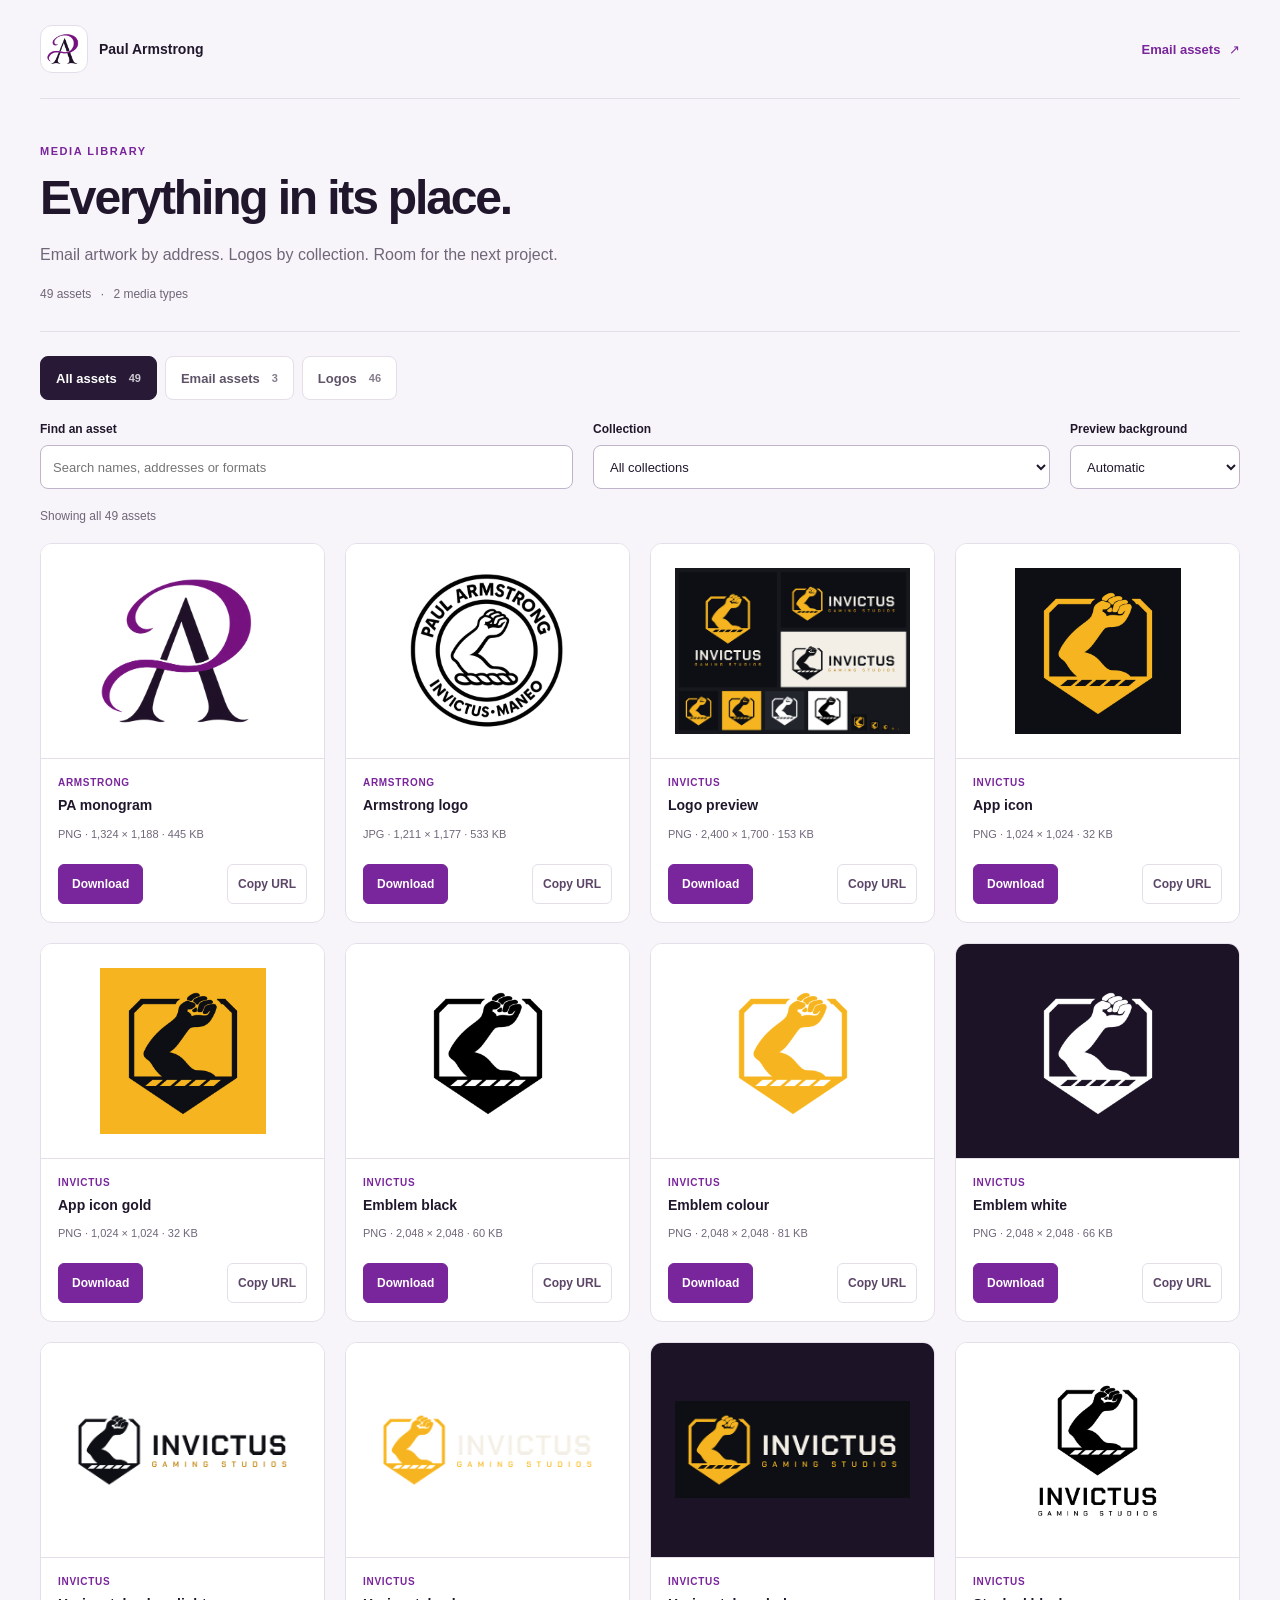
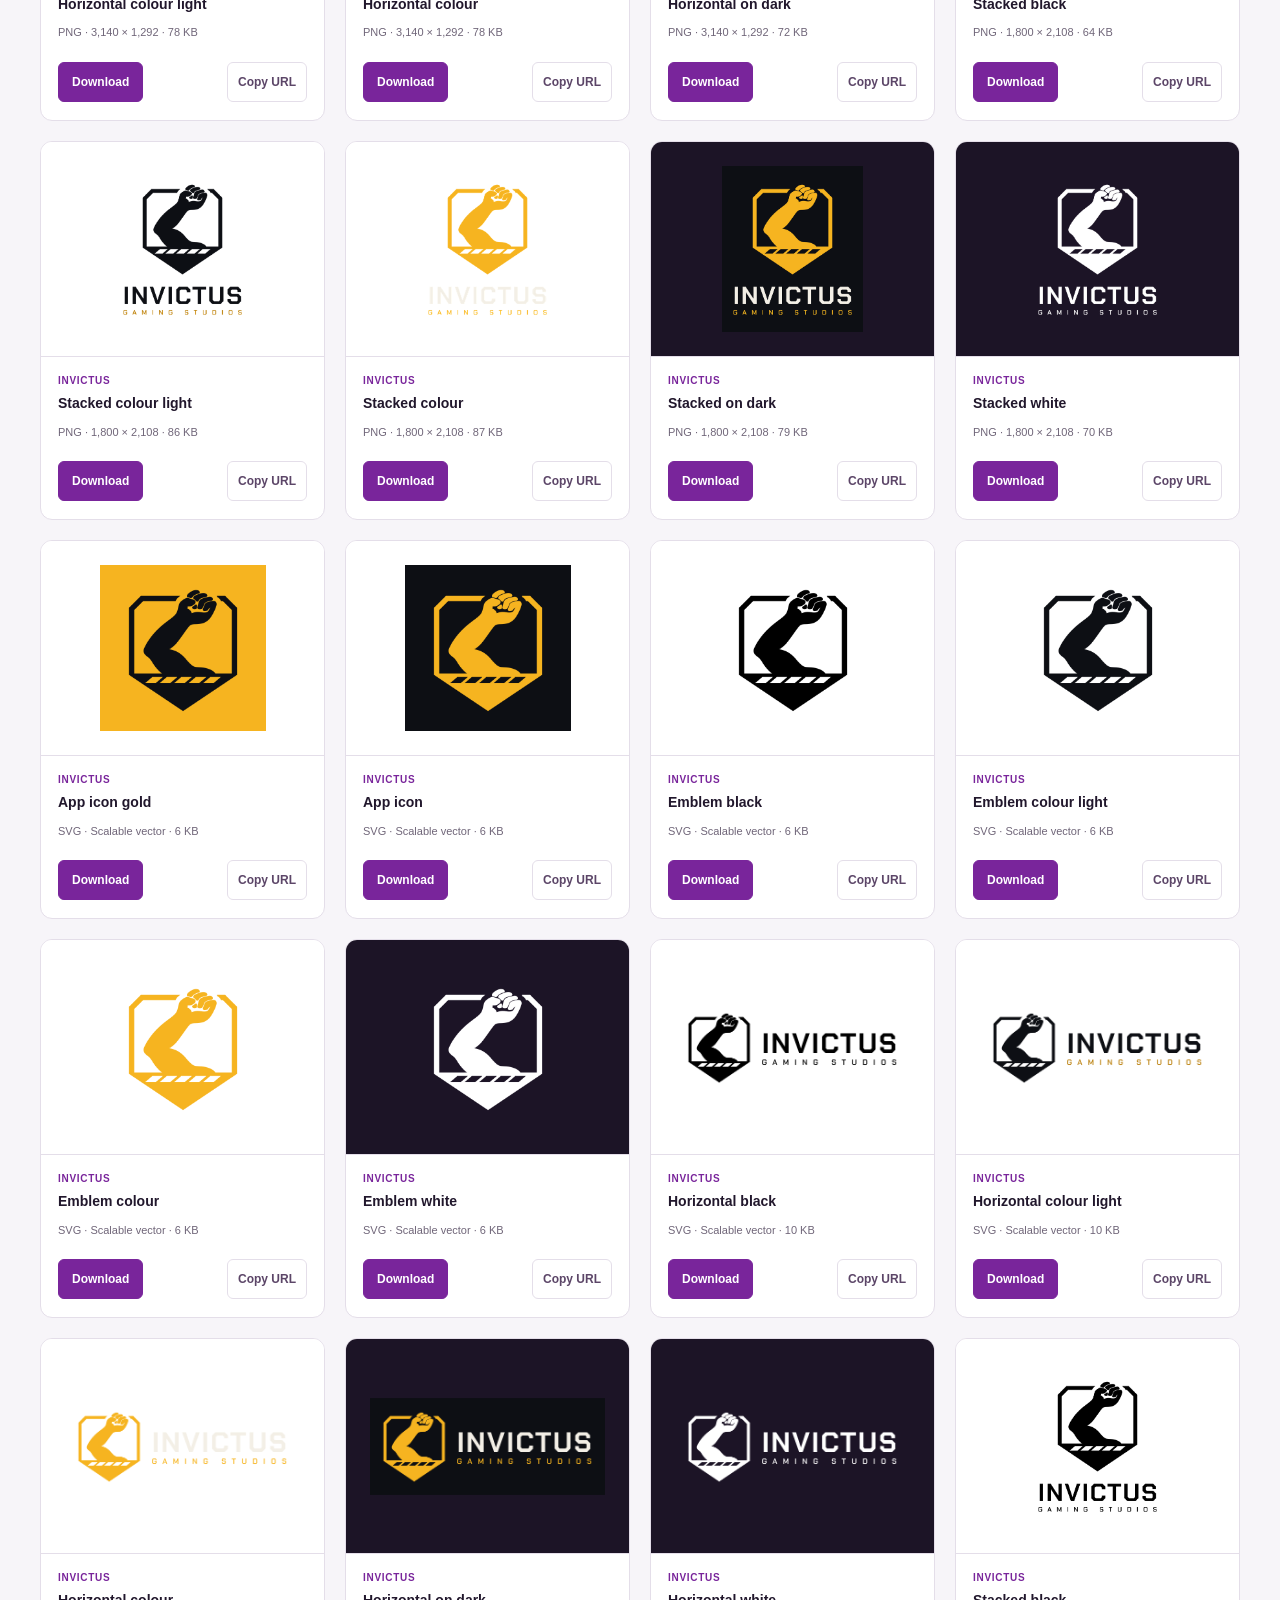
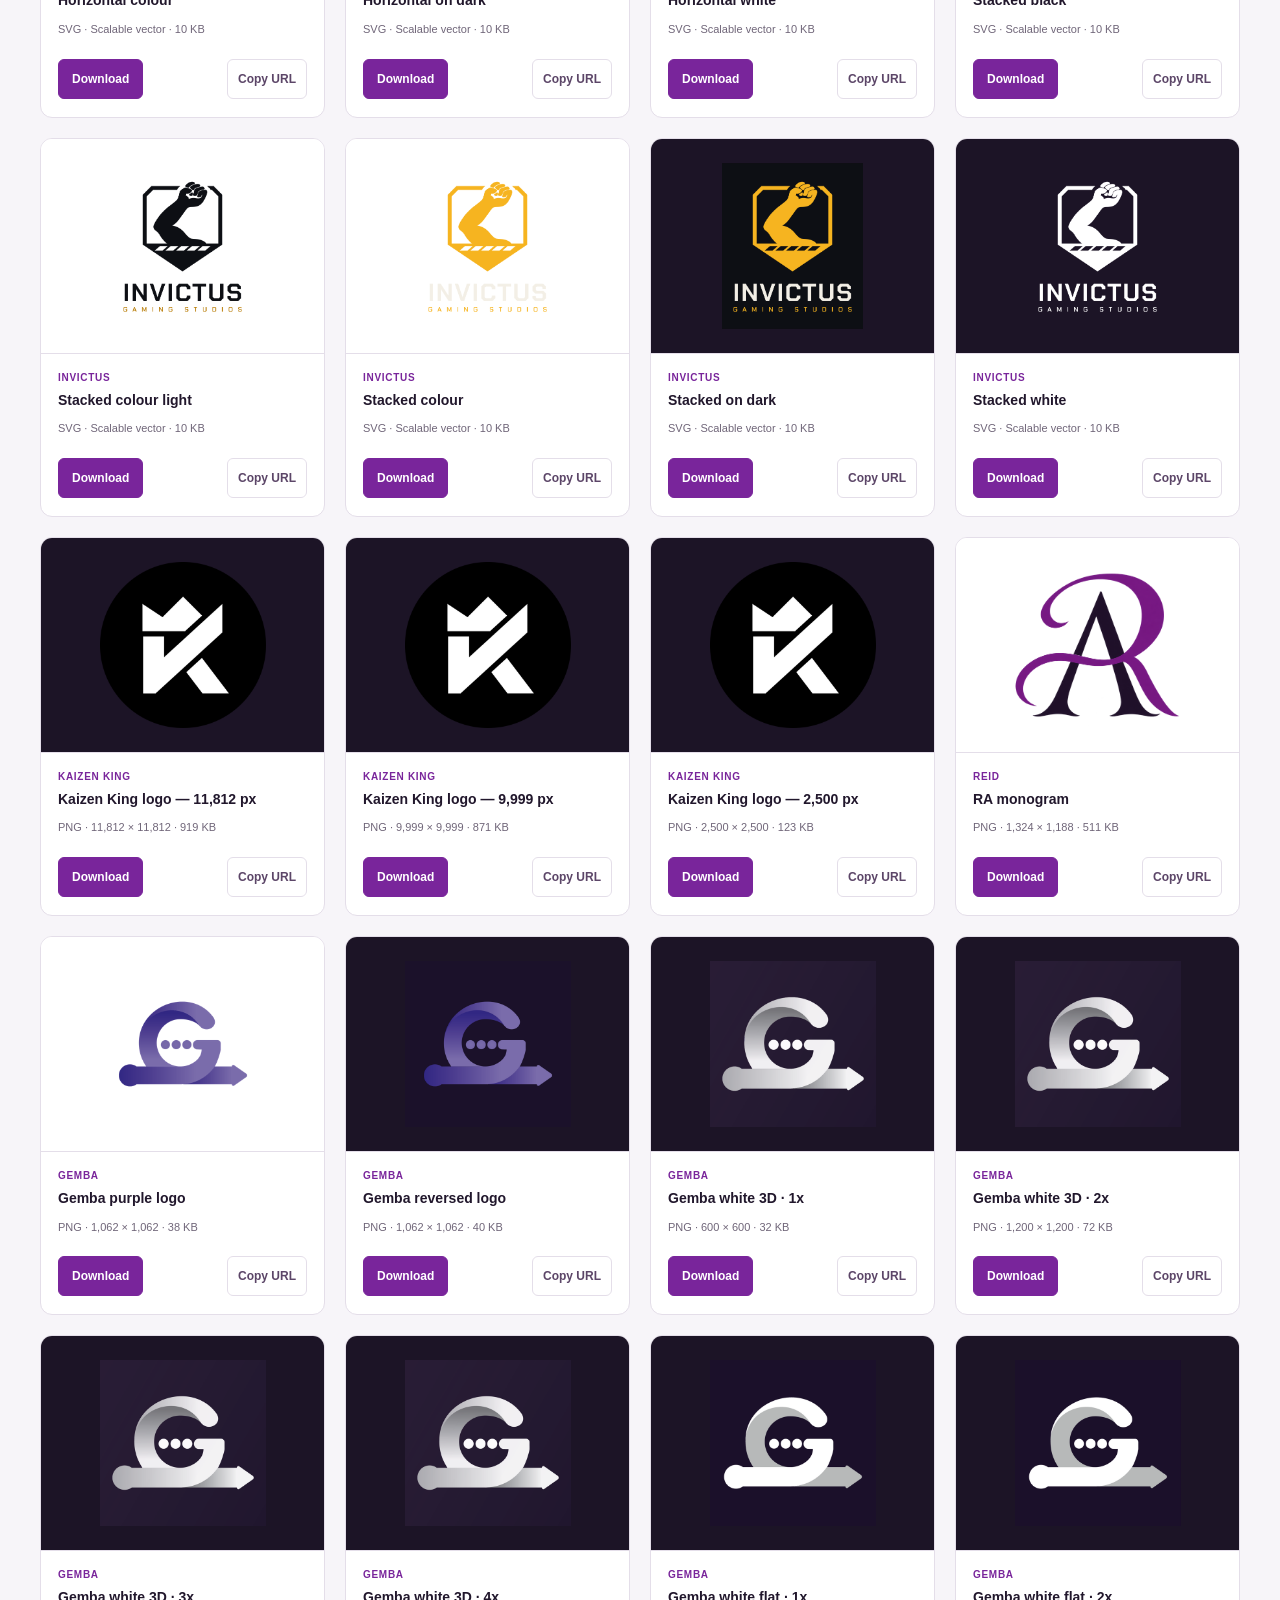
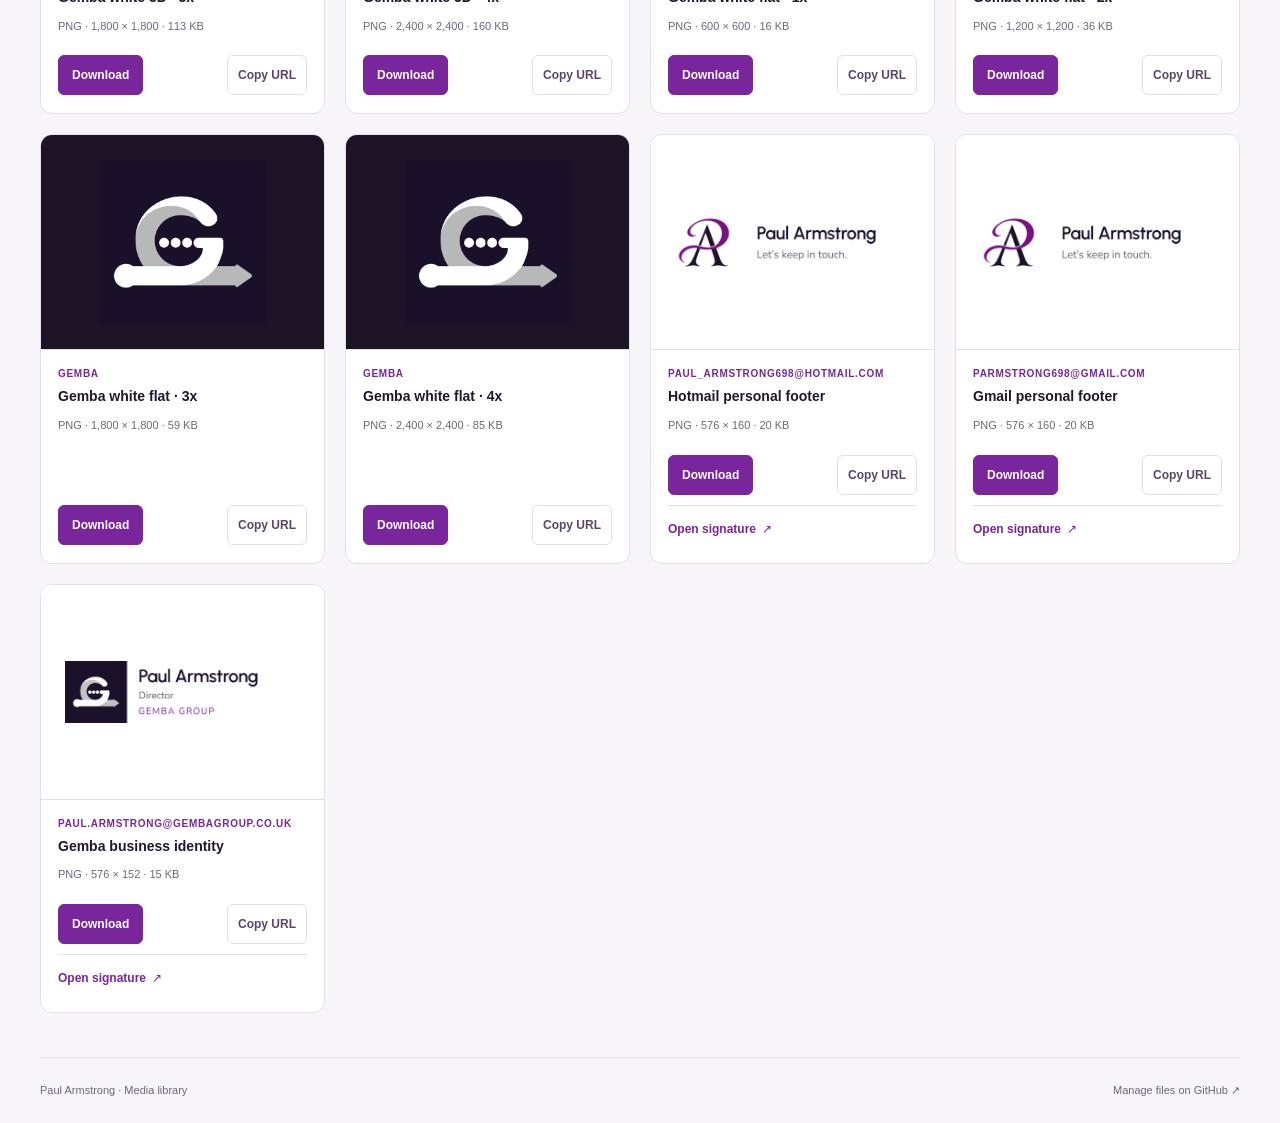
==== commit f0fb08bf: "Restructure media assets into per-account email folders and logo collections" ====
--- a/index.html
+++ b/index.html
@@ -1,198 +1,255 @@
 <!doctype html>
-<html lang="en-GB"><head><meta charset="utf-8"><meta name="viewport" content="width=device-width,initial-scale=1"><meta name="description" content="Paul Armstrong’s personal media library: signatures, logos and reusable assets for small projects."><title>Personal media · Paul Armstrong</title><link rel="canonical" href="https://thekaizenking.github.io/email-signatures/"><link rel="icon" type="image/png" href="previews/signatures/selected-a-monogram-png.png"><link rel="stylesheet" href="catalog.css"><script src="catalog.js" defer></script></head>
+<html lang="en-GB"><head><meta charset="utf-8"><meta name="viewport" content="width=device-width,initial-scale=1"><meta name="description" content="Paul Armstrong’s media library: email assets, logos and reusable files, organised by purpose."><title>Media library · Paul Armstrong</title><link rel="canonical" href="https://thekaizenking.github.io/media-assets/"><link rel="icon" type="image/png" href="logos/armstrong/previews/selected-a-monogram-png.png"><link rel="stylesheet" href="catalog.css"><script src="catalog.js" defer></script></head>
 <body data-preview="auto"><div class="page">
-<header class="site-header"><a class="identity" href="./" aria-label="Personal media home"><span class="identity-mark"><img src="previews/signatures/selected-a-monogram-png.png" width="38" height="38" alt=""></span><span>Paul Armstrong</span></a><a class="signature-link" href="templates/personal.html">Email signature <span aria-hidden="true">↗</span></a></header>
-<main><section class="intro"><p class="eyebrow">Personal collection</p><h1>Media, ready to use.</h1><p class="intro-copy">A home for signatures, logos and the small projects that deserve good assets.</p><p class="library-size">37 files <span aria-hidden="true">·</span> 5 collections</p></section>
-<section class="library" aria-label="Media library"><div class="toolbar"><div class="search-field"><label for="search">Find an asset</label><input id="search" type="search" placeholder="Search names, projects or formats" autocomplete="off"></div><div class="background-field"><label for="background">Preview background</label><select id="background"><option value="auto">Automatic</option><option value="light">Light</option><option value="dark">Dark</option></select></div></div>
-<div class="filters" role="group" aria-label="Filter by collection"><button type="button" class="filter" data-filter="all" aria-pressed="true">All media <span>37</span></button><button type="button" class="filter" data-filter="signatures" aria-pressed="false">Email signatures <span>2</span></button>
-<button type="button" class="filter" data-filter="armstrong" aria-pressed="false">Armstrong <span>1</span></button>
-<button type="button" class="filter" data-filter="invictus" aria-pressed="false">Invictus <span>30</span></button>
-<button type="button" class="filter" data-filter="kaizen-king" aria-pressed="false">Kaizen King <span>3</span></button>
-<button type="button" class="filter" data-filter="reid" aria-pressed="false">Reid <span>1</span></button></div><p id="result-count" class="result-count" aria-live="polite">Showing all 37 files</p>
-<div class="asset-grid"><article class="asset-card" data-collection="signatures" data-search="pa monogram email signatures png selected-a-monogram.png" data-dark="false">
-  <a class="asset-preview" href="assets/v1/selected-a-monogram.png" target="_blank" rel="noopener" aria-label="View original: PA monogram"><img src="previews/signatures/selected-a-monogram-png.png" alt="PA monogram" loading="lazy" decoding="async" width="512" height="512"></a>
-  <div class="asset-details"><p class="collection-label">Email signatures</p><h2>PA monogram</h2><p class="asset-meta">PNG <span aria-hidden="true">·</span> 1,324 × 1,188 <span aria-hidden="true">·</span> 445 KB</p>
-  <div class="asset-actions"><a href="assets/v1/selected-a-monogram.png" download>Download</a><button type="button" data-copy="https://thekaizenking.github.io/email-signatures/assets/v1/selected-a-monogram.png" aria-label="Copy image URL: PA monogram">Copy URL</button></div></div>
-</article>
-<article class="asset-card" data-collection="signatures" data-search="personal email footer email signatures png personal-footer.png" data-dark="false">
-  <a class="asset-preview" href="assets/v1/personal-footer.png" target="_blank" rel="noopener" aria-label="View original: Personal email footer"><img src="previews/signatures/personal-footer-png.png" alt="Personal email footer" loading="lazy" decoding="async" width="512" height="512"></a>
-  <div class="asset-details"><p class="collection-label">Email signatures</p><h2>Personal email footer</h2><p class="asset-meta">PNG <span aria-hidden="true">·</span> 576 × 160 <span aria-hidden="true">·</span> 20 KB</p>
-  <div class="asset-actions"><a href="assets/v1/personal-footer.png" download>Download</a><button type="button" data-copy="https://thekaizenking.github.io/email-signatures/assets/v1/personal-footer.png" aria-label="Copy image URL: Personal email footer">Copy URL</button></div></div>
-</article>
-<article class="asset-card" data-collection="armstrong" data-search="armstrong logo armstrong jpg armstrong.jpg" data-dark="false">
-  <a class="asset-preview" href="media/armstrong/armstrong.jpg" target="_blank" rel="noopener" aria-label="View original: Armstrong logo"><img src="previews/armstrong/armstrong-jpg.png" alt="Armstrong logo" loading="lazy" decoding="async" width="512" height="512"></a>
-  <div class="asset-details"><p class="collection-label">Armstrong</p><h2>Armstrong logo</h2><p class="asset-meta">JPG <span aria-hidden="true">·</span> 1,211 × 1,177 <span aria-hidden="true">·</span> 533 KB</p>
-  <div class="asset-actions"><a href="media/armstrong/armstrong.jpg" download>Download</a><button type="button" data-copy="https://thekaizenking.github.io/email-signatures/media/armstrong/armstrong.jpg" aria-label="Copy image URL: Armstrong logo">Copy URL</button></div></div>
-</article>
-<article class="asset-card" data-collection="invictus" data-search="logo preview invictus png invictus-logo-preview.png" data-dark="false">
-  <a class="asset-preview" href="media/invictus/invictus-logo-preview.png" target="_blank" rel="noopener" aria-label="View original: Logo preview"><img src="previews/invictus/invictus-logo-preview-png.png" alt="Logo preview" loading="lazy" decoding="async" width="512" height="512"></a>
-  <div class="asset-details"><p class="collection-label">Invictus</p><h2>Logo preview</h2><p class="asset-meta">PNG <span aria-hidden="true">·</span> 2,400 × 1,700 <span aria-hidden="true">·</span> 153 KB</p>
-  <div class="asset-actions"><a href="media/invictus/invictus-logo-preview.png" download>Download</a><button type="button" data-copy="https://thekaizenking.github.io/email-signatures/media/invictus/invictus-logo-preview.png" aria-label="Copy image URL: Logo preview">Copy URL</button></div></div>
-</article>
-<article class="asset-card" data-collection="invictus" data-search="app icon invictus png invictus-app-icon-1024.png" data-dark="false">
-  <a class="asset-preview" href="media/invictus/png/invictus-app-icon-1024.png" target="_blank" rel="noopener" aria-label="View original: App icon"><img src="previews/invictus/invictus-app-icon-1024-png.png" alt="App icon" loading="lazy" decoding="async" width="512" height="512"></a>
-  <div class="asset-details"><p class="collection-label">Invictus</p><h2>App icon</h2><p class="asset-meta">PNG <span aria-hidden="true">·</span> 1,024 × 1,024 <span aria-hidden="true">·</span> 32 KB</p>
-  <div class="asset-actions"><a href="media/invictus/png/invictus-app-icon-1024.png" download>Download</a><button type="button" data-copy="https://thekaizenking.github.io/email-signatures/media/invictus/png/invictus-app-icon-1024.png" aria-label="Copy image URL: App icon">Copy URL</button></div></div>
-</article>
-<article class="asset-card" data-collection="invictus" data-search="app icon gold invictus png invictus-app-icon-gold-1024.png" data-dark="false">
-  <a class="asset-preview" href="media/invictus/png/invictus-app-icon-gold-1024.png" target="_blank" rel="noopener" aria-label="View original: App icon gold"><img src="previews/invictus/invictus-app-icon-gold-1024-png.png" alt="App icon gold" loading="lazy" decoding="async" width="512" height="512"></a>
-  <div class="asset-details"><p class="collection-label">Invictus</p><h2>App icon gold</h2><p class="asset-meta">PNG <span aria-hidden="true">·</span> 1,024 × 1,024 <span aria-hidden="true">·</span> 32 KB</p>
-  <div class="asset-actions"><a href="media/invictus/png/invictus-app-icon-gold-1024.png" download>Download</a><button type="button" data-copy="https://thekaizenking.github.io/email-signatures/media/invictus/png/invictus-app-icon-gold-1024.png" aria-label="Copy image URL: App icon gold">Copy URL</button></div></div>
-</article>
-<article class="asset-card" data-collection="invictus" data-search="emblem black invictus png invictus-emblem-black.png" data-dark="false">
-  <a class="asset-preview" href="media/invictus/png/invictus-emblem-black.png" target="_blank" rel="noopener" aria-label="View original: Emblem black"><img src="previews/invictus/invictus-emblem-black-png.png" alt="Emblem black" loading="lazy" decoding="async" width="512" height="512"></a>
-  <div class="asset-details"><p class="collection-label">Invictus</p><h2>Emblem black</h2><p class="asset-meta">PNG <span aria-hidden="true">·</span> 2,048 × 2,048 <span aria-hidden="true">·</span> 60 KB</p>
-  <div class="asset-actions"><a href="media/invictus/png/invictus-emblem-black.png" download>Download</a><button type="button" data-copy="https://thekaizenking.github.io/email-signatures/media/invictus/png/invictus-emblem-black.png" aria-label="Copy image URL: Emblem black">Copy URL</button></div></div>
-</article>
-<article class="asset-card" data-collection="invictus" data-search="emblem colour invictus png invictus-emblem-color.png" data-dark="false">
-  <a class="asset-preview" href="media/invictus/png/invictus-emblem-color.png" target="_blank" rel="noopener" aria-label="View original: Emblem colour"><img src="previews/invictus/invictus-emblem-color-png.png" alt="Emblem colour" loading="lazy" decoding="async" width="512" height="512"></a>
-  <div class="asset-details"><p class="collection-label">Invictus</p><h2>Emblem colour</h2><p class="asset-meta">PNG <span aria-hidden="true">·</span> 2,048 × 2,048 <span aria-hidden="true">·</span> 81 KB</p>
-  <div class="asset-actions"><a href="media/invictus/png/invictus-emblem-color.png" download>Download</a><button type="button" data-copy="https://thekaizenking.github.io/email-signatures/media/invictus/png/invictus-emblem-color.png" aria-label="Copy image URL: Emblem colour">Copy URL</button></div></div>
-</article>
-<article class="asset-card" data-collection="invictus" data-search="emblem white invictus png invictus-emblem-white.png" data-dark="true">
-  <a class="asset-preview" href="media/invictus/png/invictus-emblem-white.png" target="_blank" rel="noopener" aria-label="View original: Emblem white"><img src="previews/invictus/invictus-emblem-white-png.png" alt="Emblem white" loading="lazy" decoding="async" width="512" height="512"></a>
-  <div class="asset-details"><p class="collection-label">Invictus</p><h2>Emblem white</h2><p class="asset-meta">PNG <span aria-hidden="true">·</span> 2,048 × 2,048 <span aria-hidden="true">·</span> 66 KB</p>
-  <div class="asset-actions"><a href="media/invictus/png/invictus-emblem-white.png" download>Download</a><button type="button" data-copy="https://thekaizenking.github.io/email-signatures/media/invictus/png/invictus-emblem-white.png" aria-label="Copy image URL: Emblem white">Copy URL</button></div></div>
-</article>
-<article class="asset-card" data-collection="invictus" data-search="horizontal colour light invictus png invictus-horizontal-color-light.png" data-dark="false">
-  <a class="asset-preview" href="media/invictus/png/invictus-horizontal-color-light.png" target="_blank" rel="noopener" aria-label="View original: Horizontal colour light"><img src="previews/invictus/invictus-horizontal-color-light-png.png" alt="Horizontal colour light" loading="lazy" decoding="async" width="512" height="512"></a>
-  <div class="asset-details"><p class="collection-label">Invictus</p><h2>Horizontal colour light</h2><p class="asset-meta">PNG <span aria-hidden="true">·</span> 3,140 × 1,292 <span aria-hidden="true">·</span> 78 KB</p>
-  <div class="asset-actions"><a href="media/invictus/png/invictus-horizontal-color-light.png" download>Download</a><button type="button" data-copy="https://thekaizenking.github.io/email-signatures/media/invictus/png/invictus-horizontal-color-light.png" aria-label="Copy image URL: Horizontal colour light">Copy URL</button></div></div>
-</article>
-<article class="asset-card" data-collection="invictus" data-search="horizontal colour invictus png invictus-horizontal-color.png" data-dark="false">
-  <a class="asset-preview" href="media/invictus/png/invictus-horizontal-color.png" target="_blank" rel="noopener" aria-label="View original: Horizontal colour"><img src="previews/invictus/invictus-horizontal-color-png.png" alt="Horizontal colour" loading="lazy" decoding="async" width="512" height="512"></a>
-  <div class="asset-details"><p class="collection-label">Invictus</p><h2>Horizontal colour</h2><p class="asset-meta">PNG <span aria-hidden="true">·</span> 3,140 × 1,292 <span aria-hidden="true">·</span> 78 KB</p>
-  <div class="asset-actions"><a href="media/invictus/png/invictus-horizontal-color.png" download>Download</a><button type="button" data-copy="https://thekaizenking.github.io/email-signatures/media/invictus/png/invictus-horizontal-color.png" aria-label="Copy image URL: Horizontal colour">Copy URL</button></div></div>
-</article>
-<article class="asset-card" data-collection="invictus" data-search="horizontal on dark invictus png invictus-horizontal-on-dark.png" data-dark="true">
-  <a class="asset-preview" href="media/invictus/png/invictus-horizontal-on-dark.png" target="_blank" rel="noopener" aria-label="View original: Horizontal on dark"><img src="previews/invictus/invictus-horizontal-on-dark-png.png" alt="Horizontal on dark" loading="lazy" decoding="async" width="512" height="512"></a>
-  <div class="asset-details"><p class="collection-label">Invictus</p><h2>Horizontal on dark</h2><p class="asset-meta">PNG <span aria-hidden="true">·</span> 3,140 × 1,292 <span aria-hidden="true">·</span> 72 KB</p>
-  <div class="asset-actions"><a href="media/invictus/png/invictus-horizontal-on-dark.png" download>Download</a><button type="button" data-copy="https://thekaizenking.github.io/email-signatures/media/invictus/png/invictus-horizontal-on-dark.png" aria-label="Copy image URL: Horizontal on dark">Copy URL</button></div></div>
-</article>
-<article class="asset-card" data-collection="invictus" data-search="stacked black invictus png invictus-stacked-black.png" data-dark="false">
-  <a class="asset-preview" href="media/invictus/png/invictus-stacked-black.png" target="_blank" rel="noopener" aria-label="View original: Stacked black"><img src="previews/invictus/invictus-stacked-black-png.png" alt="Stacked black" loading="lazy" decoding="async" width="512" height="512"></a>
-  <div class="asset-details"><p class="collection-label">Invictus</p><h2>Stacked black</h2><p class="asset-meta">PNG <span aria-hidden="true">·</span> 1,800 × 2,108 <span aria-hidden="true">·</span> 64 KB</p>
-  <div class="asset-actions"><a href="media/invictus/png/invictus-stacked-black.png" download>Download</a><button type="button" data-copy="https://thekaizenking.github.io/email-signatures/media/invictus/png/invictus-stacked-black.png" aria-label="Copy image URL: Stacked black">Copy URL</button></div></div>
-</article>
-<article class="asset-card" data-collection="invictus" data-search="stacked colour light invictus png invictus-stacked-color-light.png" data-dark="false">
-  <a class="asset-preview" href="media/invictus/png/invictus-stacked-color-light.png" target="_blank" rel="noopener" aria-label="View original: Stacked colour light"><img src="previews/invictus/invictus-stacked-color-light-png.png" alt="Stacked colour light" loading="lazy" decoding="async" width="512" height="512"></a>
-  <div class="asset-details"><p class="collection-label">Invictus</p><h2>Stacked colour light</h2><p class="asset-meta">PNG <span aria-hidden="true">·</span> 1,800 × 2,108 <span aria-hidden="true">·</span> 86 KB</p>
-  <div class="asset-actions"><a href="media/invictus/png/invictus-stacked-color-light.png" download>Download</a><button type="button" data-copy="https://thekaizenking.github.io/email-signatures/media/invictus/png/invictus-stacked-color-light.png" aria-label="Copy image URL: Stacked colour light">Copy URL</button></div></div>
-</article>
-<article class="asset-card" data-collection="invictus" data-search="stacked colour invictus png invictus-stacked-color.png" data-dark="false">
-  <a class="asset-preview" href="media/invictus/png/invictus-stacked-color.png" target="_blank" rel="noopener" aria-label="View original: Stacked colour"><img src="previews/invictus/invictus-stacked-color-png.png" alt="Stacked colour" loading="lazy" decoding="async" width="512" height="512"></a>
-  <div class="asset-details"><p class="collection-label">Invictus</p><h2>Stacked colour</h2><p class="asset-meta">PNG <span aria-hidden="true">·</span> 1,800 × 2,108 <span aria-hidden="true">·</span> 87 KB</p>
-  <div class="asset-actions"><a href="media/invictus/png/invictus-stacked-color.png" download>Download</a><button type="button" data-copy="https://thekaizenking.github.io/email-signatures/media/invictus/png/invictus-stacked-color.png" aria-label="Copy image URL: Stacked colour">Copy URL</button></div></div>
-</article>
-<article class="asset-card" data-collection="invictus" data-search="stacked on dark invictus png invictus-stacked-on-dark.png" data-dark="true">
-  <a class="asset-preview" href="media/invictus/png/invictus-stacked-on-dark.png" target="_blank" rel="noopener" aria-label="View original: Stacked on dark"><img src="previews/invictus/invictus-stacked-on-dark-png.png" alt="Stacked on dark" loading="lazy" decoding="async" width="512" height="512"></a>
-  <div class="asset-details"><p class="collection-label">Invictus</p><h2>Stacked on dark</h2><p class="asset-meta">PNG <span aria-hidden="true">·</span> 1,800 × 2,108 <span aria-hidden="true">·</span> 79 KB</p>
-  <div class="asset-actions"><a href="media/invictus/png/invictus-stacked-on-dark.png" download>Download</a><button type="button" data-copy="https://thekaizenking.github.io/email-signatures/media/invictus/png/invictus-stacked-on-dark.png" aria-label="Copy image URL: Stacked on dark">Copy URL</button></div></div>
-</article>
-<article class="asset-card" data-collection="invictus" data-search="stacked white invictus png invictus-stacked-white.png" data-dark="true">
-  <a class="asset-preview" href="media/invictus/png/invictus-stacked-white.png" target="_blank" rel="noopener" aria-label="View original: Stacked white"><img src="previews/invictus/invictus-stacked-white-png.png" alt="Stacked white" loading="lazy" decoding="async" width="512" height="512"></a>
-  <div class="asset-details"><p class="collection-label">Invictus</p><h2>Stacked white</h2><p class="asset-meta">PNG <span aria-hidden="true">·</span> 1,800 × 2,108 <span aria-hidden="true">·</span> 70 KB</p>
-  <div class="asset-actions"><a href="media/invictus/png/invictus-stacked-white.png" download>Download</a><button type="button" data-copy="https://thekaizenking.github.io/email-signatures/media/invictus/png/invictus-stacked-white.png" aria-label="Copy image URL: Stacked white">Copy URL</button></div></div>
-</article>
-<article class="asset-card" data-collection="invictus" data-search="app icon gold invictus svg invictus-app-icon-gold.svg" data-dark="false">
-  <a class="asset-preview" href="media/invictus/svg/invictus-app-icon-gold.svg" target="_blank" rel="noopener" aria-label="View original: App icon gold"><img src="previews/invictus/invictus-app-icon-gold-svg.png" alt="App icon gold" loading="lazy" decoding="async" width="512" height="512"></a>
-  <div class="asset-details"><p class="collection-label">Invictus</p><h2>App icon gold</h2><p class="asset-meta">SVG <span aria-hidden="true">·</span> Scalable vector <span aria-hidden="true">·</span> 6 KB</p>
-  <div class="asset-actions"><a href="media/invictus/svg/invictus-app-icon-gold.svg" download>Download</a><button type="button" data-copy="https://thekaizenking.github.io/email-signatures/media/invictus/svg/invictus-app-icon-gold.svg" aria-label="Copy image URL: App icon gold">Copy URL</button></div></div>
-</article>
-<article class="asset-card" data-collection="invictus" data-search="app icon invictus svg invictus-app-icon.svg" data-dark="false">
-  <a class="asset-preview" href="media/invictus/svg/invictus-app-icon.svg" target="_blank" rel="noopener" aria-label="View original: App icon"><img src="previews/invictus/invictus-app-icon-svg.png" alt="App icon" loading="lazy" decoding="async" width="512" height="512"></a>
-  <div class="asset-details"><p class="collection-label">Invictus</p><h2>App icon</h2><p class="asset-meta">SVG <span aria-hidden="true">·</span> Scalable vector <span aria-hidden="true">·</span> 6 KB</p>
-  <div class="asset-actions"><a href="media/invictus/svg/invictus-app-icon.svg" download>Download</a><button type="button" data-copy="https://thekaizenking.github.io/email-signatures/media/invictus/svg/invictus-app-icon.svg" aria-label="Copy image URL: App icon">Copy URL</button></div></div>
-</article>
-<article class="asset-card" data-collection="invictus" data-search="emblem black invictus svg invictus-emblem-black.svg" data-dark="false">
-  <a class="asset-preview" href="media/invictus/svg/invictus-emblem-black.svg" target="_blank" rel="noopener" aria-label="View original: Emblem black"><img src="previews/invictus/invictus-emblem-black-svg.png" alt="Emblem black" loading="lazy" decoding="async" width="512" height="512"></a>
-  <div class="asset-details"><p class="collection-label">Invictus</p><h2>Emblem black</h2><p class="asset-meta">SVG <span aria-hidden="true">·</span> Scalable vector <span aria-hidden="true">·</span> 6 KB</p>
-  <div class="asset-actions"><a href="media/invictus/svg/invictus-emblem-black.svg" download>Download</a><button type="button" data-copy="https://thekaizenking.github.io/email-signatures/media/invictus/svg/invictus-emblem-black.svg" aria-label="Copy image URL: Emblem black">Copy URL</button></div></div>
-</article>
-<article class="asset-card" data-collection="invictus" data-search="emblem colour light invictus svg invictus-emblem-color-light.svg" data-dark="false">
-  <a class="asset-preview" href="media/invictus/svg/invictus-emblem-color-light.svg" target="_blank" rel="noopener" aria-label="View original: Emblem colour light"><img src="previews/invictus/invictus-emblem-color-light-svg.png" alt="Emblem colour light" loading="lazy" decoding="async" width="512" height="512"></a>
-  <div class="asset-details"><p class="collection-label">Invictus</p><h2>Emblem colour light</h2><p class="asset-meta">SVG <span aria-hidden="true">·</span> Scalable vector <span aria-hidden="true">·</span> 6 KB</p>
-  <div class="asset-actions"><a href="media/invictus/svg/invictus-emblem-color-light.svg" download>Download</a><button type="button" data-copy="https://thekaizenking.github.io/email-signatures/media/invictus/svg/invictus-emblem-color-light.svg" aria-label="Copy image URL: Emblem colour light">Copy URL</button></div></div>
-</article>
-<article class="asset-card" data-collection="invictus" data-search="emblem colour invictus svg invictus-emblem-color.svg" data-dark="false">
-  <a class="asset-preview" href="media/invictus/svg/invictus-emblem-color.svg" target="_blank" rel="noopener" aria-label="View original: Emblem colour"><img src="previews/invictus/invictus-emblem-color-svg.png" alt="Emblem colour" loading="lazy" decoding="async" width="512" height="512"></a>
-  <div class="asset-details"><p class="collection-label">Invictus</p><h2>Emblem colour</h2><p class="asset-meta">SVG <span aria-hidden="true">·</span> Scalable vector <span aria-hidden="true">·</span> 6 KB</p>
-  <div class="asset-actions"><a href="media/invictus/svg/invictus-emblem-color.svg" download>Download</a><button type="button" data-copy="https://thekaizenking.github.io/email-signatures/media/invictus/svg/invictus-emblem-color.svg" aria-label="Copy image URL: Emblem colour">Copy URL</button></div></div>
-</article>
-<article class="asset-card" data-collection="invictus" data-search="emblem white invictus svg invictus-emblem-white.svg" data-dark="true">
-  <a class="asset-preview" href="media/invictus/svg/invictus-emblem-white.svg" target="_blank" rel="noopener" aria-label="View original: Emblem white"><img src="previews/invictus/invictus-emblem-white-svg.png" alt="Emblem white" loading="lazy" decoding="async" width="512" height="512"></a>
-  <div class="asset-details"><p class="collection-label">Invictus</p><h2>Emblem white</h2><p class="asset-meta">SVG <span aria-hidden="true">·</span> Scalable vector <span aria-hidden="true">·</span> 6 KB</p>
-  <div class="asset-actions"><a href="media/invictus/svg/invictus-emblem-white.svg" download>Download</a><button type="button" data-copy="https://thekaizenking.github.io/email-signatures/media/invictus/svg/invictus-emblem-white.svg" aria-label="Copy image URL: Emblem white">Copy URL</button></div></div>
-</article>
-<article class="asset-card" data-collection="invictus" data-search="horizontal black invictus svg invictus-horizontal-black.svg" data-dark="false">
-  <a class="asset-preview" href="media/invictus/svg/invictus-horizontal-black.svg" target="_blank" rel="noopener" aria-label="View original: Horizontal black"><img src="previews/invictus/invictus-horizontal-black-svg.png" alt="Horizontal black" loading="lazy" decoding="async" width="512" height="512"></a>
-  <div class="asset-details"><p class="collection-label">Invictus</p><h2>Horizontal black</h2><p class="asset-meta">SVG <span aria-hidden="true">·</span> Scalable vector <span aria-hidden="true">·</span> 10 KB</p>
-  <div class="asset-actions"><a href="media/invictus/svg/invictus-horizontal-black.svg" download>Download</a><button type="button" data-copy="https://thekaizenking.github.io/email-signatures/media/invictus/svg/invictus-horizontal-black.svg" aria-label="Copy image URL: Horizontal black">Copy URL</button></div></div>
-</article>
-<article class="asset-card" data-collection="invictus" data-search="horizontal colour light invictus svg invictus-horizontal-color-light.svg" data-dark="false">
-  <a class="asset-preview" href="media/invictus/svg/invictus-horizontal-color-light.svg" target="_blank" rel="noopener" aria-label="View original: Horizontal colour light"><img src="previews/invictus/invictus-horizontal-color-light-svg.png" alt="Horizontal colour light" loading="lazy" decoding="async" width="512" height="512"></a>
-  <div class="asset-details"><p class="collection-label">Invictus</p><h2>Horizontal colour light</h2><p class="asset-meta">SVG <span aria-hidden="true">·</span> Scalable vector <span aria-hidden="true">·</span> 10 KB</p>
-  <div class="asset-actions"><a href="media/invictus/svg/invictus-horizontal-color-light.svg" download>Download</a><button type="button" data-copy="https://thekaizenking.github.io/email-signatures/media/invictus/svg/invictus-horizontal-color-light.svg" aria-label="Copy image URL: Horizontal colour light">Copy URL</button></div></div>
-</article>
-<article class="asset-card" data-collection="invictus" data-search="horizontal colour invictus svg invictus-horizontal-color.svg" data-dark="false">
-  <a class="asset-preview" href="media/invictus/svg/invictus-horizontal-color.svg" target="_blank" rel="noopener" aria-label="View original: Horizontal colour"><img src="previews/invictus/invictus-horizontal-color-svg.png" alt="Horizontal colour" loading="lazy" decoding="async" width="512" height="512"></a>
-  <div class="asset-details"><p class="collection-label">Invictus</p><h2>Horizontal colour</h2><p class="asset-meta">SVG <span aria-hidden="true">·</span> Scalable vector <span aria-hidden="true">·</span> 10 KB</p>
-  <div class="asset-actions"><a href="media/invictus/svg/invictus-horizontal-color.svg" download>Download</a><button type="button" data-copy="https://thekaizenking.github.io/email-signatures/media/invictus/svg/invictus-horizontal-color.svg" aria-label="Copy image URL: Horizontal colour">Copy URL</button></div></div>
-</article>
-<article class="asset-card" data-collection="invictus" data-search="horizontal on dark invictus svg invictus-horizontal-on-dark.svg" data-dark="true">
-  <a class="asset-preview" href="media/invictus/svg/invictus-horizontal-on-dark.svg" target="_blank" rel="noopener" aria-label="View original: Horizontal on dark"><img src="previews/invictus/invictus-horizontal-on-dark-svg.png" alt="Horizontal on dark" loading="lazy" decoding="async" width="512" height="512"></a>
-  <div class="asset-details"><p class="collection-label">Invictus</p><h2>Horizontal on dark</h2><p class="asset-meta">SVG <span aria-hidden="true">·</span> Scalable vector <span aria-hidden="true">·</span> 10 KB</p>
-  <div class="asset-actions"><a href="media/invictus/svg/invictus-horizontal-on-dark.svg" download>Download</a><button type="button" data-copy="https://thekaizenking.github.io/email-signatures/media/invictus/svg/invictus-horizontal-on-dark.svg" aria-label="Copy image URL: Horizontal on dark">Copy URL</button></div></div>
-</article>
-<article class="asset-card" data-collection="invictus" data-search="horizontal white invictus svg invictus-horizontal-white.svg" data-dark="true">
-  <a class="asset-preview" href="media/invictus/svg/invictus-horizontal-white.svg" target="_blank" rel="noopener" aria-label="View original: Horizontal white"><img src="previews/invictus/invictus-horizontal-white-svg.png" alt="Horizontal white" loading="lazy" decoding="async" width="512" height="512"></a>
-  <div class="asset-details"><p class="collection-label">Invictus</p><h2>Horizontal white</h2><p class="asset-meta">SVG <span aria-hidden="true">·</span> Scalable vector <span aria-hidden="true">·</span> 10 KB</p>
-  <div class="asset-actions"><a href="media/invictus/svg/invictus-horizontal-white.svg" download>Download</a><button type="button" data-copy="https://thekaizenking.github.io/email-signatures/media/invictus/svg/invictus-horizontal-white.svg" aria-label="Copy image URL: Horizontal white">Copy URL</button></div></div>
-</article>
-<article class="asset-card" data-collection="invictus" data-search="stacked black invictus svg invictus-stacked-black.svg" data-dark="false">
-  <a class="asset-preview" href="media/invictus/svg/invictus-stacked-black.svg" target="_blank" rel="noopener" aria-label="View original: Stacked black"><img src="previews/invictus/invictus-stacked-black-svg.png" alt="Stacked black" loading="lazy" decoding="async" width="512" height="512"></a>
-  <div class="asset-details"><p class="collection-label">Invictus</p><h2>Stacked black</h2><p class="asset-meta">SVG <span aria-hidden="true">·</span> Scalable vector <span aria-hidden="true">·</span> 10 KB</p>
-  <div class="asset-actions"><a href="media/invictus/svg/invictus-stacked-black.svg" download>Download</a><button type="button" data-copy="https://thekaizenking.github.io/email-signatures/media/invictus/svg/invictus-stacked-black.svg" aria-label="Copy image URL: Stacked black">Copy URL</button></div></div>
-</article>
-<article class="asset-card" data-collection="invictus" data-search="stacked colour light invictus svg invictus-stacked-color-light.svg" data-dark="false">
-  <a class="asset-preview" href="media/invictus/svg/invictus-stacked-color-light.svg" target="_blank" rel="noopener" aria-label="View original: Stacked colour light"><img src="previews/invictus/invictus-stacked-color-light-svg.png" alt="Stacked colour light" loading="lazy" decoding="async" width="512" height="512"></a>
-  <div class="asset-details"><p class="collection-label">Invictus</p><h2>Stacked colour light</h2><p class="asset-meta">SVG <span aria-hidden="true">·</span> Scalable vector <span aria-hidden="true">·</span> 10 KB</p>
-  <div class="asset-actions"><a href="media/invictus/svg/invictus-stacked-color-light.svg" download>Download</a><button type="button" data-copy="https://thekaizenking.github.io/email-signatures/media/invictus/svg/invictus-stacked-color-light.svg" aria-label="Copy image URL: Stacked colour light">Copy URL</button></div></div>
-</article>
-<article class="asset-card" data-collection="invictus" data-search="stacked colour invictus svg invictus-stacked-color.svg" data-dark="false">
-  <a class="asset-preview" href="media/invictus/svg/invictus-stacked-color.svg" target="_blank" rel="noopener" aria-label="View original: Stacked colour"><img src="previews/invictus/invictus-stacked-color-svg.png" alt="Stacked colour" loading="lazy" decoding="async" width="512" height="512"></a>
-  <div class="asset-details"><p class="collection-label">Invictus</p><h2>Stacked colour</h2><p class="asset-meta">SVG <span aria-hidden="true">·</span> Scalable vector <span aria-hidden="true">·</span> 10 KB</p>
-  <div class="asset-actions"><a href="media/invictus/svg/invictus-stacked-color.svg" download>Download</a><button type="button" data-copy="https://thekaizenking.github.io/email-signatures/media/invictus/svg/invictus-stacked-color.svg" aria-label="Copy image URL: Stacked colour">Copy URL</button></div></div>
-</article>
-<article class="asset-card" data-collection="invictus" data-search="stacked on dark invictus svg invictus-stacked-on-dark.svg" data-dark="true">
-  <a class="asset-preview" href="media/invictus/svg/invictus-stacked-on-dark.svg" target="_blank" rel="noopener" aria-label="View original: Stacked on dark"><img src="previews/invictus/invictus-stacked-on-dark-svg.png" alt="Stacked on dark" loading="lazy" decoding="async" width="512" height="512"></a>
-  <div class="asset-details"><p class="collection-label">Invictus</p><h2>Stacked on dark</h2><p class="asset-meta">SVG <span aria-hidden="true">·</span> Scalable vector <span aria-hidden="true">·</span> 10 KB</p>
-  <div class="asset-actions"><a href="media/invictus/svg/invictus-stacked-on-dark.svg" download>Download</a><button type="button" data-copy="https://thekaizenking.github.io/email-signatures/media/invictus/svg/invictus-stacked-on-dark.svg" aria-label="Copy image URL: Stacked on dark">Copy URL</button></div></div>
-</article>
-<article class="asset-card" data-collection="invictus" data-search="stacked white invictus svg invictus-stacked-white.svg" data-dark="true">
-  <a class="asset-preview" href="media/invictus/svg/invictus-stacked-white.svg" target="_blank" rel="noopener" aria-label="View original: Stacked white"><img src="previews/invictus/invictus-stacked-white-svg.png" alt="Stacked white" loading="lazy" decoding="async" width="512" height="512"></a>
-  <div class="asset-details"><p class="collection-label">Invictus</p><h2>Stacked white</h2><p class="asset-meta">SVG <span aria-hidden="true">·</span> Scalable vector <span aria-hidden="true">·</span> 10 KB</p>
-  <div class="asset-actions"><a href="media/invictus/svg/invictus-stacked-white.svg" download>Download</a><button type="button" data-copy="https://thekaizenking.github.io/email-signatures/media/invictus/svg/invictus-stacked-white.svg" aria-label="Copy image URL: Stacked white">Copy URL</button></div></div>
-</article>
-<article class="asset-card" data-collection="kaizen-king" data-search="kaizen king logo — 11,812 px kaizen king png kkbasicwhite.png" data-dark="true">
-  <a class="asset-preview" href="media/kaizen-king/kkbasicwhite.png" target="_blank" rel="noopener" aria-label="View original: Kaizen King logo — 11,812 px"><img src="previews/kaizen-king/kkbasicwhite-png.png" alt="Kaizen King logo — 11,812 px" loading="lazy" decoding="async" width="512" height="512"></a>
-  <div class="asset-details"><p class="collection-label">Kaizen King</p><h2>Kaizen King logo — 11,812 px</h2><p class="asset-meta">PNG <span aria-hidden="true">·</span> 11,812 × 11,812 <span aria-hidden="true">·</span> 919 KB</p>
-  <div class="asset-actions"><a href="media/kaizen-king/kkbasicwhite.png" download>Download</a><button type="button" data-copy="https://thekaizenking.github.io/email-signatures/media/kaizen-king/kkbasicwhite.png" aria-label="Copy image URL: Kaizen King logo — 11,812 px">Copy URL</button></div></div>
-</article>
-<article class="asset-card" data-collection="kaizen-king" data-search="kaizen king logo — 9,999 px kaizen king png kkbasicwhite2.png" data-dark="true">
-  <a class="asset-preview" href="media/kaizen-king/kkbasicwhite2.png" target="_blank" rel="noopener" aria-label="View original: Kaizen King logo — 9,999 px"><img src="previews/kaizen-king/kkbasicwhite2-png.png" alt="Kaizen King logo — 9,999 px" loading="lazy" decoding="async" width="512" height="512"></a>
-  <div class="asset-details"><p class="collection-label">Kaizen King</p><h2>Kaizen King logo — 9,999 px</h2><p class="asset-meta">PNG <span aria-hidden="true">·</span> 9,999 × 9,999 <span aria-hidden="true">·</span> 871 KB</p>
-  <div class="asset-actions"><a href="media/kaizen-king/kkbasicwhite2.png" download>Download</a><button type="button" data-copy="https://thekaizenking.github.io/email-signatures/media/kaizen-king/kkbasicwhite2.png" aria-label="Copy image URL: Kaizen King logo — 9,999 px">Copy URL</button></div></div>
-</article>
-<article class="asset-card" data-collection="kaizen-king" data-search="kaizen king logo — 2,500 px kaizen king png kkbasicwhite3.png" data-dark="true">
-  <a class="asset-preview" href="media/kaizen-king/kkbasicwhite3.png" target="_blank" rel="noopener" aria-label="View original: Kaizen King logo — 2,500 px"><img src="previews/kaizen-king/kkbasicwhite3-png.png" alt="Kaizen King logo — 2,500 px" loading="lazy" decoding="async" width="512" height="512"></a>
-  <div class="asset-details"><p class="collection-label">Kaizen King</p><h2>Kaizen King logo — 2,500 px</h2><p class="asset-meta">PNG <span aria-hidden="true">·</span> 2,500 × 2,500 <span aria-hidden="true">·</span> 123 KB</p>
-  <div class="asset-actions"><a href="media/kaizen-king/kkbasicwhite3.png" download>Download</a><button type="button" data-copy="https://thekaizenking.github.io/email-signatures/media/kaizen-king/kkbasicwhite3.png" aria-label="Copy image URL: Kaizen King logo — 2,500 px">Copy URL</button></div></div>
-</article>
-<article class="asset-card" data-collection="reid" data-search="ra monogram reid png ra-monogram.png" data-dark="false">
-  <a class="asset-preview" href="media/reid/ra-monogram.png" target="_blank" rel="noopener" aria-label="View original: RA monogram"><img src="previews/reid/ra-monogram-png.png" alt="RA monogram" loading="lazy" decoding="async" width="512" height="512"></a>
-  <div class="asset-details"><p class="collection-label">Reid</p><h2>RA monogram</h2><p class="asset-meta">PNG <span aria-hidden="true">·</span> 1,324 × 1,188 <span aria-hidden="true">·</span> 511 KB</p>
-  <div class="asset-actions"><a href="media/reid/ra-monogram.png" download>Download</a><button type="button" data-copy="https://thekaizenking.github.io/email-signatures/media/reid/ra-monogram.png" aria-label="Copy image URL: RA monogram">Copy URL</button></div></div>
-</article></div><p id="empty-state" class="empty-state" hidden>No matching assets. Try a different search or collection.</p><p id="copy-status" class="copy-status" role="status" aria-live="polite"></p><noscript><p class="noscript-note">All files are shown. Open or download an original to use it.</p></noscript></section></main>
-<footer><span>Paul Armstrong · Personal media</span><a href="https://github.com/TheKaizenKing/email-signatures">Manage files on GitHub <span aria-hidden="true">↗</span></a></footer>
-</div></body></html>+<header class="site-header"><a class="identity" href="./" aria-label="Media library home"><span class="identity-mark"><img src="logos/armstrong/previews/selected-a-monogram-png.png" width="38" height="38" alt=""></span><span>Paul Armstrong</span></a><a class="email-shortcut" href="#library" data-kind-link="email">Email assets <span aria-hidden="true">↗</span></a></header>
+<main><section class="intro"><p class="eyebrow">Media library</p><h1>Everything in its place.</h1><p class="intro-copy">Email artwork by address. Logos by collection. Room for the next project.</p><p class="library-size">49 assets <span aria-hidden="true">·</span> 2 media types</p></section>
+<section class="library" id="library" aria-label="Media library"><div class="type-filters" role="group" aria-label="Filter by media type"><button type="button" class="filter" data-kind-filter="all" aria-pressed="true">All assets <span>49</span></button><button type="button" class="filter" data-kind-filter="email" aria-pressed="false">Email assets <span>3</span></button>
+<button type="button" class="filter" data-kind-filter="logo" aria-pressed="false">Logos <span>46</span></button></div>
+<div class="toolbar"><div class="search-field"><label for="search">Find an asset</label><input id="search" type="search" placeholder="Search names, addresses or formats" autocomplete="off"></div><div class="collection-field"><label id="collection-label" for="collection">Collection</label><select id="collection"><option value="all">All collections</option><option value="logo:armstrong">Armstrong</option><option value="logo:invictus">Invictus</option><option value="logo:kaizen-king">Kaizen King</option><option value="logo:reid">Reid</option><option value="logo:gemba">Gemba</option><option value="email:paul_armstrong698@hotmail.com">paul_armstrong698@hotmail.com</option><option value="email:parmstrong698@gmail.com">parmstrong698@gmail.com</option><option value="email:paul.armstrong@gembagroup.co.uk">paul.armstrong@gembagroup.co.uk</option></select></div><div class="background-field"><label for="background">Preview background</label><select id="background"><option value="auto">Automatic</option><option value="light">Light</option><option value="dark">Dark</option></select></div></div>
+<p id="result-count" class="result-count" aria-live="polite">Showing all 49 assets</p><div class="asset-grid"><article class="asset-card" data-asset-id="armstrong-pa-monogram-png" data-kind="logo" data-collection="armstrong" data-collection-label="Armstrong" data-search="pa monogram armstrong logo logos png pa-monogram.png" data-dark="false">
+  <a class="asset-preview" data-select href="logos/armstrong/pa-monogram.png" target="_blank" rel="noopener" aria-label="Select PA monogram"><img src="logos/armstrong/previews/selected-a-monogram-png.png" alt="PA monogram" loading="lazy" decoding="async" width="512" height="512"><span class="select-hint">Select asset</span></a>
+  <div class="asset-details"><p class="collection-label">Armstrong</p><h2>PA monogram</h2><p class="asset-meta">PNG · 1,324 × 1,188 · 445 KB</p>
+  <div class="asset-actions"><a class="download-action" href="logos/armstrong/pa-monogram.png" download>Download</a><button type="button" data-copy="https://thekaizenking.github.io/media-assets/logos/armstrong/pa-monogram.png" aria-label="Copy asset URL: PA monogram">Copy URL</button></div></div>
+</article>
+<article class="asset-card" data-asset-id="armstrong-armstrong-jpg" data-kind="logo" data-collection="armstrong" data-collection-label="Armstrong" data-search="armstrong logo armstrong logo logos jpg armstrong.jpg" data-dark="false">
+  <a class="asset-preview" data-select href="logos/armstrong/armstrong.jpg" target="_blank" rel="noopener" aria-label="Select Armstrong logo"><img src="logos/armstrong/previews/armstrong-jpg.png" alt="Armstrong logo" loading="lazy" decoding="async" width="512" height="512"><span class="select-hint">Select asset</span></a>
+  <div class="asset-details"><p class="collection-label">Armstrong</p><h2>Armstrong logo</h2><p class="asset-meta">JPG · 1,211 × 1,177 · 533 KB</p>
+  <div class="asset-actions"><a class="download-action" href="logos/armstrong/armstrong.jpg" download>Download</a><button type="button" data-copy="https://thekaizenking.github.io/media-assets/logos/armstrong/armstrong.jpg" aria-label="Copy asset URL: Armstrong logo">Copy URL</button></div></div>
+</article>
+<article class="asset-card" data-asset-id="invictus-invictus-logo-preview-png" data-kind="logo" data-collection="invictus" data-collection-label="Invictus" data-search="logo preview invictus logo logos png invictus-logo-preview.png" data-dark="false">
+  <a class="asset-preview" data-select href="logos/invictus/invictus-logo-preview.png" target="_blank" rel="noopener" aria-label="Select Logo preview"><img src="logos/invictus/previews/invictus-logo-preview-png.png" alt="Logo preview" loading="lazy" decoding="async" width="512" height="512"><span class="select-hint">Select asset</span></a>
+  <div class="asset-details"><p class="collection-label">Invictus</p><h2>Logo preview</h2><p class="asset-meta">PNG · 2,400 × 1,700 · 153 KB</p>
+  <div class="asset-actions"><a class="download-action" href="logos/invictus/invictus-logo-preview.png" download>Download</a><button type="button" data-copy="https://thekaizenking.github.io/media-assets/logos/invictus/invictus-logo-preview.png" aria-label="Copy asset URL: Logo preview">Copy URL</button></div></div>
+</article>
+<article class="asset-card" data-asset-id="invictus-invictus-app-icon-1024-png" data-kind="logo" data-collection="invictus" data-collection-label="Invictus" data-search="app icon invictus logo logos png invictus-app-icon-1024.png" data-dark="false">
+  <a class="asset-preview" data-select href="logos/invictus/png/invictus-app-icon-1024.png" target="_blank" rel="noopener" aria-label="Select App icon"><img src="logos/invictus/previews/invictus-app-icon-1024-png.png" alt="App icon" loading="lazy" decoding="async" width="512" height="512"><span class="select-hint">Select asset</span></a>
+  <div class="asset-details"><p class="collection-label">Invictus</p><h2>App icon</h2><p class="asset-meta">PNG · 1,024 × 1,024 · 32 KB</p>
+  <div class="asset-actions"><a class="download-action" href="logos/invictus/png/invictus-app-icon-1024.png" download>Download</a><button type="button" data-copy="https://thekaizenking.github.io/media-assets/logos/invictus/png/invictus-app-icon-1024.png" aria-label="Copy asset URL: App icon">Copy URL</button></div></div>
+</article>
+<article class="asset-card" data-asset-id="invictus-invictus-app-icon-gold-1024-png" data-kind="logo" data-collection="invictus" data-collection-label="Invictus" data-search="app icon gold invictus logo logos png invictus-app-icon-gold-1024.png" data-dark="false">
+  <a class="asset-preview" data-select href="logos/invictus/png/invictus-app-icon-gold-1024.png" target="_blank" rel="noopener" aria-label="Select App icon gold"><img src="logos/invictus/previews/invictus-app-icon-gold-1024-png.png" alt="App icon gold" loading="lazy" decoding="async" width="512" height="512"><span class="select-hint">Select asset</span></a>
+  <div class="asset-details"><p class="collection-label">Invictus</p><h2>App icon gold</h2><p class="asset-meta">PNG · 1,024 × 1,024 · 32 KB</p>
+  <div class="asset-actions"><a class="download-action" href="logos/invictus/png/invictus-app-icon-gold-1024.png" download>Download</a><button type="button" data-copy="https://thekaizenking.github.io/media-assets/logos/invictus/png/invictus-app-icon-gold-1024.png" aria-label="Copy asset URL: App icon gold">Copy URL</button></div></div>
+</article>
+<article class="asset-card" data-asset-id="invictus-invictus-emblem-black-png" data-kind="logo" data-collection="invictus" data-collection-label="Invictus" data-search="emblem black invictus logo logos png invictus-emblem-black.png" data-dark="false">
+  <a class="asset-preview" data-select href="logos/invictus/png/invictus-emblem-black.png" target="_blank" rel="noopener" aria-label="Select Emblem black"><img src="logos/invictus/previews/invictus-emblem-black-png.png" alt="Emblem black" loading="lazy" decoding="async" width="512" height="512"><span class="select-hint">Select asset</span></a>
+  <div class="asset-details"><p class="collection-label">Invictus</p><h2>Emblem black</h2><p class="asset-meta">PNG · 2,048 × 2,048 · 60 KB</p>
+  <div class="asset-actions"><a class="download-action" href="logos/invictus/png/invictus-emblem-black.png" download>Download</a><button type="button" data-copy="https://thekaizenking.github.io/media-assets/logos/invictus/png/invictus-emblem-black.png" aria-label="Copy asset URL: Emblem black">Copy URL</button></div></div>
+</article>
+<article class="asset-card" data-asset-id="invictus-invictus-emblem-color-png" data-kind="logo" data-collection="invictus" data-collection-label="Invictus" data-search="emblem colour invictus logo logos png invictus-emblem-color.png" data-dark="false">
+  <a class="asset-preview" data-select href="logos/invictus/png/invictus-emblem-color.png" target="_blank" rel="noopener" aria-label="Select Emblem colour"><img src="logos/invictus/previews/invictus-emblem-color-png.png" alt="Emblem colour" loading="lazy" decoding="async" width="512" height="512"><span class="select-hint">Select asset</span></a>
+  <div class="asset-details"><p class="collection-label">Invictus</p><h2>Emblem colour</h2><p class="asset-meta">PNG · 2,048 × 2,048 · 81 KB</p>
+  <div class="asset-actions"><a class="download-action" href="logos/invictus/png/invictus-emblem-color.png" download>Download</a><button type="button" data-copy="https://thekaizenking.github.io/media-assets/logos/invictus/png/invictus-emblem-color.png" aria-label="Copy asset URL: Emblem colour">Copy URL</button></div></div>
+</article>
+<article class="asset-card" data-asset-id="invictus-invictus-emblem-white-png" data-kind="logo" data-collection="invictus" data-collection-label="Invictus" data-search="emblem white invictus logo logos png invictus-emblem-white.png" data-dark="true">
+  <a class="asset-preview" data-select href="logos/invictus/png/invictus-emblem-white.png" target="_blank" rel="noopener" aria-label="Select Emblem white"><img src="logos/invictus/previews/invictus-emblem-white-png.png" alt="Emblem white" loading="lazy" decoding="async" width="512" height="512"><span class="select-hint">Select asset</span></a>
+  <div class="asset-details"><p class="collection-label">Invictus</p><h2>Emblem white</h2><p class="asset-meta">PNG · 2,048 × 2,048 · 66 KB</p>
+  <div class="asset-actions"><a class="download-action" href="logos/invictus/png/invictus-emblem-white.png" download>Download</a><button type="button" data-copy="https://thekaizenking.github.io/media-assets/logos/invictus/png/invictus-emblem-white.png" aria-label="Copy asset URL: Emblem white">Copy URL</button></div></div>
+</article>
+<article class="asset-card" data-asset-id="invictus-invictus-horizontal-color-light-png" data-kind="logo" data-collection="invictus" data-collection-label="Invictus" data-search="horizontal colour light invictus logo logos png invictus-horizontal-color-light.png" data-dark="false">
+  <a class="asset-preview" data-select href="logos/invictus/png/invictus-horizontal-color-light.png" target="_blank" rel="noopener" aria-label="Select Horizontal colour light"><img src="logos/invictus/previews/invictus-horizontal-color-light-png.png" alt="Horizontal colour light" loading="lazy" decoding="async" width="512" height="512"><span class="select-hint">Select asset</span></a>
+  <div class="asset-details"><p class="collection-label">Invictus</p><h2>Horizontal colour light</h2><p class="asset-meta">PNG · 3,140 × 1,292 · 78 KB</p>
+  <div class="asset-actions"><a class="download-action" href="logos/invictus/png/invictus-horizontal-color-light.png" download>Download</a><button type="button" data-copy="https://thekaizenking.github.io/media-assets/logos/invictus/png/invictus-horizontal-color-light.png" aria-label="Copy asset URL: Horizontal colour light">Copy URL</button></div></div>
+</article>
+<article class="asset-card" data-asset-id="invictus-invictus-horizontal-color-png" data-kind="logo" data-collection="invictus" data-collection-label="Invictus" data-search="horizontal colour invictus logo logos png invictus-horizontal-color.png" data-dark="false">
+  <a class="asset-preview" data-select href="logos/invictus/png/invictus-horizontal-color.png" target="_blank" rel="noopener" aria-label="Select Horizontal colour"><img src="logos/invictus/previews/invictus-horizontal-color-png.png" alt="Horizontal colour" loading="lazy" decoding="async" width="512" height="512"><span class="select-hint">Select asset</span></a>
+  <div class="asset-details"><p class="collection-label">Invictus</p><h2>Horizontal colour</h2><p class="asset-meta">PNG · 3,140 × 1,292 · 78 KB</p>
+  <div class="asset-actions"><a class="download-action" href="logos/invictus/png/invictus-horizontal-color.png" download>Download</a><button type="button" data-copy="https://thekaizenking.github.io/media-assets/logos/invictus/png/invictus-horizontal-color.png" aria-label="Copy asset URL: Horizontal colour">Copy URL</button></div></div>
+</article>
+<article class="asset-card" data-asset-id="invictus-invictus-horizontal-on-dark-png" data-kind="logo" data-collection="invictus" data-collection-label="Invictus" data-search="horizontal on dark invictus logo logos png invictus-horizontal-on-dark.png" data-dark="true">
+  <a class="asset-preview" data-select href="logos/invictus/png/invictus-horizontal-on-dark.png" target="_blank" rel="noopener" aria-label="Select Horizontal on dark"><img src="logos/invictus/previews/invictus-horizontal-on-dark-png.png" alt="Horizontal on dark" loading="lazy" decoding="async" width="512" height="512"><span class="select-hint">Select asset</span></a>
+  <div class="asset-details"><p class="collection-label">Invictus</p><h2>Horizontal on dark</h2><p class="asset-meta">PNG · 3,140 × 1,292 · 72 KB</p>
+  <div class="asset-actions"><a class="download-action" href="logos/invictus/png/invictus-horizontal-on-dark.png" download>Download</a><button type="button" data-copy="https://thekaizenking.github.io/media-assets/logos/invictus/png/invictus-horizontal-on-dark.png" aria-label="Copy asset URL: Horizontal on dark">Copy URL</button></div></div>
+</article>
+<article class="asset-card" data-asset-id="invictus-invictus-stacked-black-png" data-kind="logo" data-collection="invictus" data-collection-label="Invictus" data-search="stacked black invictus logo logos png invictus-stacked-black.png" data-dark="false">
+  <a class="asset-preview" data-select href="logos/invictus/png/invictus-stacked-black.png" target="_blank" rel="noopener" aria-label="Select Stacked black"><img src="logos/invictus/previews/invictus-stacked-black-png.png" alt="Stacked black" loading="lazy" decoding="async" width="512" height="512"><span class="select-hint">Select asset</span></a>
+  <div class="asset-details"><p class="collection-label">Invictus</p><h2>Stacked black</h2><p class="asset-meta">PNG · 1,800 × 2,108 · 64 KB</p>
+  <div class="asset-actions"><a class="download-action" href="logos/invictus/png/invictus-stacked-black.png" download>Download</a><button type="button" data-copy="https://thekaizenking.github.io/media-assets/logos/invictus/png/invictus-stacked-black.png" aria-label="Copy asset URL: Stacked black">Copy URL</button></div></div>
+</article>
+<article class="asset-card" data-asset-id="invictus-invictus-stacked-color-light-png" data-kind="logo" data-collection="invictus" data-collection-label="Invictus" data-search="stacked colour light invictus logo logos png invictus-stacked-color-light.png" data-dark="false">
+  <a class="asset-preview" data-select href="logos/invictus/png/invictus-stacked-color-light.png" target="_blank" rel="noopener" aria-label="Select Stacked colour light"><img src="logos/invictus/previews/invictus-stacked-color-light-png.png" alt="Stacked colour light" loading="lazy" decoding="async" width="512" height="512"><span class="select-hint">Select asset</span></a>
+  <div class="asset-details"><p class="collection-label">Invictus</p><h2>Stacked colour light</h2><p class="asset-meta">PNG · 1,800 × 2,108 · 86 KB</p>
+  <div class="asset-actions"><a class="download-action" href="logos/invictus/png/invictus-stacked-color-light.png" download>Download</a><button type="button" data-copy="https://thekaizenking.github.io/media-assets/logos/invictus/png/invictus-stacked-color-light.png" aria-label="Copy asset URL: Stacked colour light">Copy URL</button></div></div>
+</article>
+<article class="asset-card" data-asset-id="invictus-invictus-stacked-color-png" data-kind="logo" data-collection="invictus" data-collection-label="Invictus" data-search="stacked colour invictus logo logos png invictus-stacked-color.png" data-dark="false">
+  <a class="asset-preview" data-select href="logos/invictus/png/invictus-stacked-color.png" target="_blank" rel="noopener" aria-label="Select Stacked colour"><img src="logos/invictus/previews/invictus-stacked-color-png.png" alt="Stacked colour" loading="lazy" decoding="async" width="512" height="512"><span class="select-hint">Select asset</span></a>
+  <div class="asset-details"><p class="collection-label">Invictus</p><h2>Stacked colour</h2><p class="asset-meta">PNG · 1,800 × 2,108 · 87 KB</p>
+  <div class="asset-actions"><a class="download-action" href="logos/invictus/png/invictus-stacked-color.png" download>Download</a><button type="button" data-copy="https://thekaizenking.github.io/media-assets/logos/invictus/png/invictus-stacked-color.png" aria-label="Copy asset URL: Stacked colour">Copy URL</button></div></div>
+</article>
+<article class="asset-card" data-asset-id="invictus-invictus-stacked-on-dark-png" data-kind="logo" data-collection="invictus" data-collection-label="Invictus" data-search="stacked on dark invictus logo logos png invictus-stacked-on-dark.png" data-dark="true">
+  <a class="asset-preview" data-select href="logos/invictus/png/invictus-stacked-on-dark.png" target="_blank" rel="noopener" aria-label="Select Stacked on dark"><img src="logos/invictus/previews/invictus-stacked-on-dark-png.png" alt="Stacked on dark" loading="lazy" decoding="async" width="512" height="512"><span class="select-hint">Select asset</span></a>
+  <div class="asset-details"><p class="collection-label">Invictus</p><h2>Stacked on dark</h2><p class="asset-meta">PNG · 1,800 × 2,108 · 79 KB</p>
+  <div class="asset-actions"><a class="download-action" href="logos/invictus/png/invictus-stacked-on-dark.png" download>Download</a><button type="button" data-copy="https://thekaizenking.github.io/media-assets/logos/invictus/png/invictus-stacked-on-dark.png" aria-label="Copy asset URL: Stacked on dark">Copy URL</button></div></div>
+</article>
+<article class="asset-card" data-asset-id="invictus-invictus-stacked-white-png" data-kind="logo" data-collection="invictus" data-collection-label="Invictus" data-search="stacked white invictus logo logos png invictus-stacked-white.png" data-dark="true">
+  <a class="asset-preview" data-select href="logos/invictus/png/invictus-stacked-white.png" target="_blank" rel="noopener" aria-label="Select Stacked white"><img src="logos/invictus/previews/invictus-stacked-white-png.png" alt="Stacked white" loading="lazy" decoding="async" width="512" height="512"><span class="select-hint">Select asset</span></a>
+  <div class="asset-details"><p class="collection-label">Invictus</p><h2>Stacked white</h2><p class="asset-meta">PNG · 1,800 × 2,108 · 70 KB</p>
+  <div class="asset-actions"><a class="download-action" href="logos/invictus/png/invictus-stacked-white.png" download>Download</a><button type="button" data-copy="https://thekaizenking.github.io/media-assets/logos/invictus/png/invictus-stacked-white.png" aria-label="Copy asset URL: Stacked white">Copy URL</button></div></div>
+</article>
+<article class="asset-card" data-asset-id="invictus-invictus-app-icon-gold-svg" data-kind="logo" data-collection="invictus" data-collection-label="Invictus" data-search="app icon gold invictus logo logos svg invictus-app-icon-gold.svg" data-dark="false">
+  <a class="asset-preview" data-select href="logos/invictus/svg/invictus-app-icon-gold.svg" target="_blank" rel="noopener" aria-label="Select App icon gold"><img src="logos/invictus/previews/invictus-app-icon-gold-svg.png" alt="App icon gold" loading="lazy" decoding="async" width="512" height="512"><span class="select-hint">Select asset</span></a>
+  <div class="asset-details"><p class="collection-label">Invictus</p><h2>App icon gold</h2><p class="asset-meta">SVG · Scalable vector · 6 KB</p>
+  <div class="asset-actions"><a class="download-action" href="logos/invictus/svg/invictus-app-icon-gold.svg" download>Download</a><button type="button" data-copy="https://thekaizenking.github.io/media-assets/logos/invictus/svg/invictus-app-icon-gold.svg" aria-label="Copy asset URL: App icon gold">Copy URL</button></div></div>
+</article>
+<article class="asset-card" data-asset-id="invictus-invictus-app-icon-svg" data-kind="logo" data-collection="invictus" data-collection-label="Invictus" data-search="app icon invictus logo logos svg invictus-app-icon.svg" data-dark="false">
+  <a class="asset-preview" data-select href="logos/invictus/svg/invictus-app-icon.svg" target="_blank" rel="noopener" aria-label="Select App icon"><img src="logos/invictus/previews/invictus-app-icon-svg.png" alt="App icon" loading="lazy" decoding="async" width="512" height="512"><span class="select-hint">Select asset</span></a>
+  <div class="asset-details"><p class="collection-label">Invictus</p><h2>App icon</h2><p class="asset-meta">SVG · Scalable vector · 6 KB</p>
+  <div class="asset-actions"><a class="download-action" href="logos/invictus/svg/invictus-app-icon.svg" download>Download</a><button type="button" data-copy="https://thekaizenking.github.io/media-assets/logos/invictus/svg/invictus-app-icon.svg" aria-label="Copy asset URL: App icon">Copy URL</button></div></div>
+</article>
+<article class="asset-card" data-asset-id="invictus-invictus-emblem-black-svg" data-kind="logo" data-collection="invictus" data-collection-label="Invictus" data-search="emblem black invictus logo logos svg invictus-emblem-black.svg" data-dark="false">
+  <a class="asset-preview" data-select href="logos/invictus/svg/invictus-emblem-black.svg" target="_blank" rel="noopener" aria-label="Select Emblem black"><img src="logos/invictus/previews/invictus-emblem-black-svg.png" alt="Emblem black" loading="lazy" decoding="async" width="512" height="512"><span class="select-hint">Select asset</span></a>
+  <div class="asset-details"><p class="collection-label">Invictus</p><h2>Emblem black</h2><p class="asset-meta">SVG · Scalable vector · 6 KB</p>
+  <div class="asset-actions"><a class="download-action" href="logos/invictus/svg/invictus-emblem-black.svg" download>Download</a><button type="button" data-copy="https://thekaizenking.github.io/media-assets/logos/invictus/svg/invictus-emblem-black.svg" aria-label="Copy asset URL: Emblem black">Copy URL</button></div></div>
+</article>
+<article class="asset-card" data-asset-id="invictus-invictus-emblem-color-light-svg" data-kind="logo" data-collection="invictus" data-collection-label="Invictus" data-search="emblem colour light invictus logo logos svg invictus-emblem-color-light.svg" data-dark="false">
+  <a class="asset-preview" data-select href="logos/invictus/svg/invictus-emblem-color-light.svg" target="_blank" rel="noopener" aria-label="Select Emblem colour light"><img src="logos/invictus/previews/invictus-emblem-color-light-svg.png" alt="Emblem colour light" loading="lazy" decoding="async" width="512" height="512"><span class="select-hint">Select asset</span></a>
+  <div class="asset-details"><p class="collection-label">Invictus</p><h2>Emblem colour light</h2><p class="asset-meta">SVG · Scalable vector · 6 KB</p>
+  <div class="asset-actions"><a class="download-action" href="logos/invictus/svg/invictus-emblem-color-light.svg" download>Download</a><button type="button" data-copy="https://thekaizenking.github.io/media-assets/logos/invictus/svg/invictus-emblem-color-light.svg" aria-label="Copy asset URL: Emblem colour light">Copy URL</button></div></div>
+</article>
+<article class="asset-card" data-asset-id="invictus-invictus-emblem-color-svg" data-kind="logo" data-collection="invictus" data-collection-label="Invictus" data-search="emblem colour invictus logo logos svg invictus-emblem-color.svg" data-dark="false">
+  <a class="asset-preview" data-select href="logos/invictus/svg/invictus-emblem-color.svg" target="_blank" rel="noopener" aria-label="Select Emblem colour"><img src="logos/invictus/previews/invictus-emblem-color-svg.png" alt="Emblem colour" loading="lazy" decoding="async" width="512" height="512"><span class="select-hint">Select asset</span></a>
+  <div class="asset-details"><p class="collection-label">Invictus</p><h2>Emblem colour</h2><p class="asset-meta">SVG · Scalable vector · 6 KB</p>
+  <div class="asset-actions"><a class="download-action" href="logos/invictus/svg/invictus-emblem-color.svg" download>Download</a><button type="button" data-copy="https://thekaizenking.github.io/media-assets/logos/invictus/svg/invictus-emblem-color.svg" aria-label="Copy asset URL: Emblem colour">Copy URL</button></div></div>
+</article>
+<article class="asset-card" data-asset-id="invictus-invictus-emblem-white-svg" data-kind="logo" data-collection="invictus" data-collection-label="Invictus" data-search="emblem white invictus logo logos svg invictus-emblem-white.svg" data-dark="true">
+  <a class="asset-preview" data-select href="logos/invictus/svg/invictus-emblem-white.svg" target="_blank" rel="noopener" aria-label="Select Emblem white"><img src="logos/invictus/previews/invictus-emblem-white-svg.png" alt="Emblem white" loading="lazy" decoding="async" width="512" height="512"><span class="select-hint">Select asset</span></a>
+  <div class="asset-details"><p class="collection-label">Invictus</p><h2>Emblem white</h2><p class="asset-meta">SVG · Scalable vector · 6 KB</p>
+  <div class="asset-actions"><a class="download-action" href="logos/invictus/svg/invictus-emblem-white.svg" download>Download</a><button type="button" data-copy="https://thekaizenking.github.io/media-assets/logos/invictus/svg/invictus-emblem-white.svg" aria-label="Copy asset URL: Emblem white">Copy URL</button></div></div>
+</article>
+<article class="asset-card" data-asset-id="invictus-invictus-horizontal-black-svg" data-kind="logo" data-collection="invictus" data-collection-label="Invictus" data-search="horizontal black invictus logo logos svg invictus-horizontal-black.svg" data-dark="false">
+  <a class="asset-preview" data-select href="logos/invictus/svg/invictus-horizontal-black.svg" target="_blank" rel="noopener" aria-label="Select Horizontal black"><img src="logos/invictus/previews/invictus-horizontal-black-svg.png" alt="Horizontal black" loading="lazy" decoding="async" width="512" height="512"><span class="select-hint">Select asset</span></a>
+  <div class="asset-details"><p class="collection-label">Invictus</p><h2>Horizontal black</h2><p class="asset-meta">SVG · Scalable vector · 10 KB</p>
+  <div class="asset-actions"><a class="download-action" href="logos/invictus/svg/invictus-horizontal-black.svg" download>Download</a><button type="button" data-copy="https://thekaizenking.github.io/media-assets/logos/invictus/svg/invictus-horizontal-black.svg" aria-label="Copy asset URL: Horizontal black">Copy URL</button></div></div>
+</article>
+<article class="asset-card" data-asset-id="invictus-invictus-horizontal-color-light-svg" data-kind="logo" data-collection="invictus" data-collection-label="Invictus" data-search="horizontal colour light invictus logo logos svg invictus-horizontal-color-light.svg" data-dark="false">
+  <a class="asset-preview" data-select href="logos/invictus/svg/invictus-horizontal-color-light.svg" target="_blank" rel="noopener" aria-label="Select Horizontal colour light"><img src="logos/invictus/previews/invictus-horizontal-color-light-svg.png" alt="Horizontal colour light" loading="lazy" decoding="async" width="512" height="512"><span class="select-hint">Select asset</span></a>
+  <div class="asset-details"><p class="collection-label">Invictus</p><h2>Horizontal colour light</h2><p class="asset-meta">SVG · Scalable vector · 10 KB</p>
+  <div class="asset-actions"><a class="download-action" href="logos/invictus/svg/invictus-horizontal-color-light.svg" download>Download</a><button type="button" data-copy="https://thekaizenking.github.io/media-assets/logos/invictus/svg/invictus-horizontal-color-light.svg" aria-label="Copy asset URL: Horizontal colour light">Copy URL</button></div></div>
+</article>
+<article class="asset-card" data-asset-id="invictus-invictus-horizontal-color-svg" data-kind="logo" data-collection="invictus" data-collection-label="Invictus" data-search="horizontal colour invictus logo logos svg invictus-horizontal-color.svg" data-dark="false">
+  <a class="asset-preview" data-select href="logos/invictus/svg/invictus-horizontal-color.svg" target="_blank" rel="noopener" aria-label="Select Horizontal colour"><img src="logos/invictus/previews/invictus-horizontal-color-svg.png" alt="Horizontal colour" loading="lazy" decoding="async" width="512" height="512"><span class="select-hint">Select asset</span></a>
+  <div class="asset-details"><p class="collection-label">Invictus</p><h2>Horizontal colour</h2><p class="asset-meta">SVG · Scalable vector · 10 KB</p>
+  <div class="asset-actions"><a class="download-action" href="logos/invictus/svg/invictus-horizontal-color.svg" download>Download</a><button type="button" data-copy="https://thekaizenking.github.io/media-assets/logos/invictus/svg/invictus-horizontal-color.svg" aria-label="Copy asset URL: Horizontal colour">Copy URL</button></div></div>
+</article>
+<article class="asset-card" data-asset-id="invictus-invictus-horizontal-on-dark-svg" data-kind="logo" data-collection="invictus" data-collection-label="Invictus" data-search="horizontal on dark invictus logo logos svg invictus-horizontal-on-dark.svg" data-dark="true">
+  <a class="asset-preview" data-select href="logos/invictus/svg/invictus-horizontal-on-dark.svg" target="_blank" rel="noopener" aria-label="Select Horizontal on dark"><img src="logos/invictus/previews/invictus-horizontal-on-dark-svg.png" alt="Horizontal on dark" loading="lazy" decoding="async" width="512" height="512"><span class="select-hint">Select asset</span></a>
+  <div class="asset-details"><p class="collection-label">Invictus</p><h2>Horizontal on dark</h2><p class="asset-meta">SVG · Scalable vector · 10 KB</p>
+  <div class="asset-actions"><a class="download-action" href="logos/invictus/svg/invictus-horizontal-on-dark.svg" download>Download</a><button type="button" data-copy="https://thekaizenking.github.io/media-assets/logos/invictus/svg/invictus-horizontal-on-dark.svg" aria-label="Copy asset URL: Horizontal on dark">Copy URL</button></div></div>
+</article>
+<article class="asset-card" data-asset-id="invictus-invictus-horizontal-white-svg" data-kind="logo" data-collection="invictus" data-collection-label="Invictus" data-search="horizontal white invictus logo logos svg invictus-horizontal-white.svg" data-dark="true">
+  <a class="asset-preview" data-select href="logos/invictus/svg/invictus-horizontal-white.svg" target="_blank" rel="noopener" aria-label="Select Horizontal white"><img src="logos/invictus/previews/invictus-horizontal-white-svg.png" alt="Horizontal white" loading="lazy" decoding="async" width="512" height="512"><span class="select-hint">Select asset</span></a>
+  <div class="asset-details"><p class="collection-label">Invictus</p><h2>Horizontal white</h2><p class="asset-meta">SVG · Scalable vector · 10 KB</p>
+  <div class="asset-actions"><a class="download-action" href="logos/invictus/svg/invictus-horizontal-white.svg" download>Download</a><button type="button" data-copy="https://thekaizenking.github.io/media-assets/logos/invictus/svg/invictus-horizontal-white.svg" aria-label="Copy asset URL: Horizontal white">Copy URL</button></div></div>
+</article>
+<article class="asset-card" data-asset-id="invictus-invictus-stacked-black-svg" data-kind="logo" data-collection="invictus" data-collection-label="Invictus" data-search="stacked black invictus logo logos svg invictus-stacked-black.svg" data-dark="false">
+  <a class="asset-preview" data-select href="logos/invictus/svg/invictus-stacked-black.svg" target="_blank" rel="noopener" aria-label="Select Stacked black"><img src="logos/invictus/previews/invictus-stacked-black-svg.png" alt="Stacked black" loading="lazy" decoding="async" width="512" height="512"><span class="select-hint">Select asset</span></a>
+  <div class="asset-details"><p class="collection-label">Invictus</p><h2>Stacked black</h2><p class="asset-meta">SVG · Scalable vector · 10 KB</p>
+  <div class="asset-actions"><a class="download-action" href="logos/invictus/svg/invictus-stacked-black.svg" download>Download</a><button type="button" data-copy="https://thekaizenking.github.io/media-assets/logos/invictus/svg/invictus-stacked-black.svg" aria-label="Copy asset URL: Stacked black">Copy URL</button></div></div>
+</article>
+<article class="asset-card" data-asset-id="invictus-invictus-stacked-color-light-svg" data-kind="logo" data-collection="invictus" data-collection-label="Invictus" data-search="stacked colour light invictus logo logos svg invictus-stacked-color-light.svg" data-dark="false">
+  <a class="asset-preview" data-select href="logos/invictus/svg/invictus-stacked-color-light.svg" target="_blank" rel="noopener" aria-label="Select Stacked colour light"><img src="logos/invictus/previews/invictus-stacked-color-light-svg.png" alt="Stacked colour light" loading="lazy" decoding="async" width="512" height="512"><span class="select-hint">Select asset</span></a>
+  <div class="asset-details"><p class="collection-label">Invictus</p><h2>Stacked colour light</h2><p class="asset-meta">SVG · Scalable vector · 10 KB</p>
+  <div class="asset-actions"><a class="download-action" href="logos/invictus/svg/invictus-stacked-color-light.svg" download>Download</a><button type="button" data-copy="https://thekaizenking.github.io/media-assets/logos/invictus/svg/invictus-stacked-color-light.svg" aria-label="Copy asset URL: Stacked colour light">Copy URL</button></div></div>
+</article>
+<article class="asset-card" data-asset-id="invictus-invictus-stacked-color-svg" data-kind="logo" data-collection="invictus" data-collection-label="Invictus" data-search="stacked colour invictus logo logos svg invictus-stacked-color.svg" data-dark="false">
+  <a class="asset-preview" data-select href="logos/invictus/svg/invictus-stacked-color.svg" target="_blank" rel="noopener" aria-label="Select Stacked colour"><img src="logos/invictus/previews/invictus-stacked-color-svg.png" alt="Stacked colour" loading="lazy" decoding="async" width="512" height="512"><span class="select-hint">Select asset</span></a>
+  <div class="asset-details"><p class="collection-label">Invictus</p><h2>Stacked colour</h2><p class="asset-meta">SVG · Scalable vector · 10 KB</p>
+  <div class="asset-actions"><a class="download-action" href="logos/invictus/svg/invictus-stacked-color.svg" download>Download</a><button type="button" data-copy="https://thekaizenking.github.io/media-assets/logos/invictus/svg/invictus-stacked-color.svg" aria-label="Copy asset URL: Stacked colour">Copy URL</button></div></div>
+</article>
+<article class="asset-card" data-asset-id="invictus-invictus-stacked-on-dark-svg" data-kind="logo" data-collection="invictus" data-collection-label="Invictus" data-search="stacked on dark invictus logo logos svg invictus-stacked-on-dark.svg" data-dark="true">
+  <a class="asset-preview" data-select href="logos/invictus/svg/invictus-stacked-on-dark.svg" target="_blank" rel="noopener" aria-label="Select Stacked on dark"><img src="logos/invictus/previews/invictus-stacked-on-dark-svg.png" alt="Stacked on dark" loading="lazy" decoding="async" width="512" height="512"><span class="select-hint">Select asset</span></a>
+  <div class="asset-details"><p class="collection-label">Invictus</p><h2>Stacked on dark</h2><p class="asset-meta">SVG · Scalable vector · 10 KB</p>
+  <div class="asset-actions"><a class="download-action" href="logos/invictus/svg/invictus-stacked-on-dark.svg" download>Download</a><button type="button" data-copy="https://thekaizenking.github.io/media-assets/logos/invictus/svg/invictus-stacked-on-dark.svg" aria-label="Copy asset URL: Stacked on dark">Copy URL</button></div></div>
+</article>
+<article class="asset-card" data-asset-id="invictus-invictus-stacked-white-svg" data-kind="logo" data-collection="invictus" data-collection-label="Invictus" data-search="stacked white invictus logo logos svg invictus-stacked-white.svg" data-dark="true">
+  <a class="asset-preview" data-select href="logos/invictus/svg/invictus-stacked-white.svg" target="_blank" rel="noopener" aria-label="Select Stacked white"><img src="logos/invictus/previews/invictus-stacked-white-svg.png" alt="Stacked white" loading="lazy" decoding="async" width="512" height="512"><span class="select-hint">Select asset</span></a>
+  <div class="asset-details"><p class="collection-label">Invictus</p><h2>Stacked white</h2><p class="asset-meta">SVG · Scalable vector · 10 KB</p>
+  <div class="asset-actions"><a class="download-action" href="logos/invictus/svg/invictus-stacked-white.svg" download>Download</a><button type="button" data-copy="https://thekaizenking.github.io/media-assets/logos/invictus/svg/invictus-stacked-white.svg" aria-label="Copy asset URL: Stacked white">Copy URL</button></div></div>
+</article>
+<article class="asset-card" data-asset-id="kaizen-king-kkbasicwhite-png" data-kind="logo" data-collection="kaizen-king" data-collection-label="Kaizen King" data-search="kaizen king logo — 11,812 px kaizen king logo logos png kkbasicwhite.png" data-dark="true">
+  <a class="asset-preview" data-select href="logos/kaizen-king/kkbasicwhite.png" target="_blank" rel="noopener" aria-label="Select Kaizen King logo — 11,812 px"><img src="logos/kaizen-king/previews/kkbasicwhite-png.png" alt="Kaizen King logo — 11,812 px" loading="lazy" decoding="async" width="512" height="512"><span class="select-hint">Select asset</span></a>
+  <div class="asset-details"><p class="collection-label">Kaizen King</p><h2>Kaizen King logo — 11,812 px</h2><p class="asset-meta">PNG · 11,812 × 11,812 · 919 KB</p>
+  <div class="asset-actions"><a class="download-action" href="logos/kaizen-king/kkbasicwhite.png" download>Download</a><button type="button" data-copy="https://thekaizenking.github.io/media-assets/logos/kaizen-king/kkbasicwhite.png" aria-label="Copy asset URL: Kaizen King logo — 11,812 px">Copy URL</button></div></div>
+</article>
+<article class="asset-card" data-asset-id="kaizen-king-kkbasicwhite2-png" data-kind="logo" data-collection="kaizen-king" data-collection-label="Kaizen King" data-search="kaizen king logo — 9,999 px kaizen king logo logos png kkbasicwhite2.png" data-dark="true">
+  <a class="asset-preview" data-select href="logos/kaizen-king/kkbasicwhite2.png" target="_blank" rel="noopener" aria-label="Select Kaizen King logo — 9,999 px"><img src="logos/kaizen-king/previews/kkbasicwhite2-png.png" alt="Kaizen King logo — 9,999 px" loading="lazy" decoding="async" width="512" height="512"><span class="select-hint">Select asset</span></a>
+  <div class="asset-details"><p class="collection-label">Kaizen King</p><h2>Kaizen King logo — 9,999 px</h2><p class="asset-meta">PNG · 9,999 × 9,999 · 871 KB</p>
+  <div class="asset-actions"><a class="download-action" href="logos/kaizen-king/kkbasicwhite2.png" download>Download</a><button type="button" data-copy="https://thekaizenking.github.io/media-assets/logos/kaizen-king/kkbasicwhite2.png" aria-label="Copy asset URL: Kaizen King logo — 9,999 px">Copy URL</button></div></div>
+</article>
+<article class="asset-card" data-asset-id="kaizen-king-kkbasicwhite3-png" data-kind="logo" data-collection="kaizen-king" data-collection-label="Kaizen King" data-search="kaizen king logo — 2,500 px kaizen king logo logos png kkbasicwhite3.png" data-dark="true">
+  <a class="asset-preview" data-select href="logos/kaizen-king/kkbasicwhite3.png" target="_blank" rel="noopener" aria-label="Select Kaizen King logo — 2,500 px"><img src="logos/kaizen-king/previews/kkbasicwhite3-png.png" alt="Kaizen King logo — 2,500 px" loading="lazy" decoding="async" width="512" height="512"><span class="select-hint">Select asset</span></a>
+  <div class="asset-details"><p class="collection-label">Kaizen King</p><h2>Kaizen King logo — 2,500 px</h2><p class="asset-meta">PNG · 2,500 × 2,500 · 123 KB</p>
+  <div class="asset-actions"><a class="download-action" href="logos/kaizen-king/kkbasicwhite3.png" download>Download</a><button type="button" data-copy="https://thekaizenking.github.io/media-assets/logos/kaizen-king/kkbasicwhite3.png" aria-label="Copy asset URL: Kaizen King logo — 2,500 px">Copy URL</button></div></div>
+</article>
+<article class="asset-card" data-asset-id="reid-ra-monogram-png" data-kind="logo" data-collection="reid" data-collection-label="Reid" data-search="ra monogram reid logo logos png ra-monogram.png" data-dark="false">
+  <a class="asset-preview" data-select href="logos/reid/ra-monogram.png" target="_blank" rel="noopener" aria-label="Select RA monogram"><img src="logos/reid/previews/ra-monogram-png.png" alt="RA monogram" loading="lazy" decoding="async" width="512" height="512"><span class="select-hint">Select asset</span></a>
+  <div class="asset-details"><p class="collection-label">Reid</p><h2>RA monogram</h2><p class="asset-meta">PNG · 1,324 × 1,188 · 511 KB</p>
+  <div class="asset-actions"><a class="download-action" href="logos/reid/ra-monogram.png" download>Download</a><button type="button" data-copy="https://thekaizenking.github.io/media-assets/logos/reid/ra-monogram.png" aria-label="Copy asset URL: RA monogram">Copy URL</button></div></div>
+</article>
+<article class="asset-card" data-asset-id="gemba-logo-purple" data-kind="logo" data-collection="gemba" data-collection-label="Gemba" data-search="gemba purple logo gemba logo logos png logo-purple.png" data-dark="false">
+  <a class="asset-preview" data-select href="logos/gemba/logo-purple.png" target="_blank" rel="noopener" aria-label="Select Gemba purple logo"><img src="logos/gemba/previews/logo-purple.png" alt="Gemba purple logo" loading="lazy" decoding="async" width="512" height="512"><span class="select-hint">Select asset</span></a>
+  <div class="asset-details"><p class="collection-label">Gemba</p><h2>Gemba purple logo</h2><p class="asset-meta">PNG · 1,062 × 1,062 · 38 KB</p>
+  <div class="asset-actions"><a class="download-action" href="logos/gemba/logo-purple.png" download>Download</a><button type="button" data-copy="https://thekaizenking.github.io/media-assets/logos/gemba/logo-purple.png" aria-label="Copy asset URL: Gemba purple logo">Copy URL</button></div></div>
+</article>
+<article class="asset-card" data-asset-id="gemba-logo-reversed" data-kind="logo" data-collection="gemba" data-collection-label="Gemba" data-search="gemba reversed logo gemba logo logos png logo-reversed.png" data-dark="true">
+  <a class="asset-preview" data-select href="logos/gemba/logo-reversed.png" target="_blank" rel="noopener" aria-label="Select Gemba reversed logo"><img src="logos/gemba/previews/logo-reversed.png" alt="Gemba reversed logo" loading="lazy" decoding="async" width="512" height="512"><span class="select-hint">Select asset</span></a>
+  <div class="asset-details"><p class="collection-label">Gemba</p><h2>Gemba reversed logo</h2><p class="asset-meta">PNG · 1,062 × 1,062 · 40 KB</p>
+  <div class="asset-actions"><a class="download-action" href="logos/gemba/logo-reversed.png" download>Download</a><button type="button" data-copy="https://thekaizenking.github.io/media-assets/logos/gemba/logo-reversed.png" aria-label="Copy asset URL: Gemba reversed logo">Copy URL</button></div></div>
+</article>
+<article class="asset-card" data-asset-id="gemba-white-3d-1x" data-kind="logo" data-collection="gemba" data-collection-label="Gemba" data-search="gemba white 3d · 1x gemba logo logos png white-3d-1x.png" data-dark="true">
+  <a class="asset-preview" data-select href="logos/gemba/white-3d-1x.png" target="_blank" rel="noopener" aria-label="Select Gemba white 3D · 1x"><img src="logos/gemba/previews/white-3d-1x.png" alt="Gemba white 3D · 1x" loading="lazy" decoding="async" width="512" height="512"><span class="select-hint">Select asset</span></a>
+  <div class="asset-details"><p class="collection-label">Gemba</p><h2>Gemba white 3D · 1x</h2><p class="asset-meta">PNG · 600 × 600 · 32 KB</p>
+  <div class="asset-actions"><a class="download-action" href="logos/gemba/white-3d-1x.png" download>Download</a><button type="button" data-copy="https://thekaizenking.github.io/media-assets/logos/gemba/white-3d-1x.png" aria-label="Copy asset URL: Gemba white 3D · 1x">Copy URL</button></div></div>
+</article>
+<article class="asset-card" data-asset-id="gemba-white-3d-2x" data-kind="logo" data-collection="gemba" data-collection-label="Gemba" data-search="gemba white 3d · 2x gemba logo logos png white-3d-2x.png" data-dark="true">
+  <a class="asset-preview" data-select href="logos/gemba/white-3d-2x.png" target="_blank" rel="noopener" aria-label="Select Gemba white 3D · 2x"><img src="logos/gemba/previews/white-3d-2x.png" alt="Gemba white 3D · 2x" loading="lazy" decoding="async" width="512" height="512"><span class="select-hint">Select asset</span></a>
+  <div class="asset-details"><p class="collection-label">Gemba</p><h2>Gemba white 3D · 2x</h2><p class="asset-meta">PNG · 1,200 × 1,200 · 72 KB</p>
+  <div class="asset-actions"><a class="download-action" href="logos/gemba/white-3d-2x.png" download>Download</a><button type="button" data-copy="https://thekaizenking.github.io/media-assets/logos/gemba/white-3d-2x.png" aria-label="Copy asset URL: Gemba white 3D · 2x">Copy URL</button></div></div>
+</article>
+<article class="asset-card" data-asset-id="gemba-white-3d-3x" data-kind="logo" data-collection="gemba" data-collection-label="Gemba" data-search="gemba white 3d · 3x gemba logo logos png white-3d-3x.png" data-dark="true">
+  <a class="asset-preview" data-select href="logos/gemba/white-3d-3x.png" target="_blank" rel="noopener" aria-label="Select Gemba white 3D · 3x"><img src="logos/gemba/previews/white-3d-3x.png" alt="Gemba white 3D · 3x" loading="lazy" decoding="async" width="512" height="512"><span class="select-hint">Select asset</span></a>
+  <div class="asset-details"><p class="collection-label">Gemba</p><h2>Gemba white 3D · 3x</h2><p class="asset-meta">PNG · 1,800 × 1,800 · 113 KB</p>
+  <div class="asset-actions"><a class="download-action" href="logos/gemba/white-3d-3x.png" download>Download</a><button type="button" data-copy="https://thekaizenking.github.io/media-assets/logos/gemba/white-3d-3x.png" aria-label="Copy asset URL: Gemba white 3D · 3x">Copy URL</button></div></div>
+</article>
+<article class="asset-card" data-asset-id="gemba-white-3d-4x" data-kind="logo" data-collection="gemba" data-collection-label="Gemba" data-search="gemba white 3d · 4x gemba logo logos png white-3d-4x.png" data-dark="true">
+  <a class="asset-preview" data-select href="logos/gemba/white-3d-4x.png" target="_blank" rel="noopener" aria-label="Select Gemba white 3D · 4x"><img src="logos/gemba/previews/white-3d-4x.png" alt="Gemba white 3D · 4x" loading="lazy" decoding="async" width="512" height="512"><span class="select-hint">Select asset</span></a>
+  <div class="asset-details"><p class="collection-label">Gemba</p><h2>Gemba white 3D · 4x</h2><p class="asset-meta">PNG · 2,400 × 2,400 · 160 KB</p>
+  <div class="asset-actions"><a class="download-action" href="logos/gemba/white-3d-4x.png" download>Download</a><button type="button" data-copy="https://thekaizenking.github.io/media-assets/logos/gemba/white-3d-4x.png" aria-label="Copy asset URL: Gemba white 3D · 4x">Copy URL</button></div></div>
+</article>
+<article class="asset-card" data-asset-id="gemba-white-flat-1x" data-kind="logo" data-collection="gemba" data-collection-label="Gemba" data-search="gemba white flat · 1x gemba logo logos png white-flat-1x.png" data-dark="true">
+  <a class="asset-preview" data-select href="logos/gemba/white-flat-1x.png" target="_blank" rel="noopener" aria-label="Select Gemba white flat · 1x"><img src="logos/gemba/previews/white-flat-1x.png" alt="Gemba white flat · 1x" loading="lazy" decoding="async" width="512" height="512"><span class="select-hint">Select asset</span></a>
+  <div class="asset-details"><p class="collection-label">Gemba</p><h2>Gemba white flat · 1x</h2><p class="asset-meta">PNG · 600 × 600 · 16 KB</p>
+  <div class="asset-actions"><a class="download-action" href="logos/gemba/white-flat-1x.png" download>Download</a><button type="button" data-copy="https://thekaizenking.github.io/media-assets/logos/gemba/white-flat-1x.png" aria-label="Copy asset URL: Gemba white flat · 1x">Copy URL</button></div></div>
+</article>
+<article class="asset-card" data-asset-id="gemba-white-flat-2x" data-kind="logo" data-collection="gemba" data-collection-label="Gemba" data-search="gemba white flat · 2x gemba logo logos png white-flat-2x.png" data-dark="true">
+  <a class="asset-preview" data-select href="logos/gemba/white-flat-2x.png" target="_blank" rel="noopener" aria-label="Select Gemba white flat · 2x"><img src="logos/gemba/previews/white-flat-2x.png" alt="Gemba white flat · 2x" loading="lazy" decoding="async" width="512" height="512"><span class="select-hint">Select asset</span></a>
+  <div class="asset-details"><p class="collection-label">Gemba</p><h2>Gemba white flat · 2x</h2><p class="asset-meta">PNG · 1,200 × 1,200 · 36 KB</p>
+  <div class="asset-actions"><a class="download-action" href="logos/gemba/white-flat-2x.png" download>Download</a><button type="button" data-copy="https://thekaizenking.github.io/media-assets/logos/gemba/white-flat-2x.png" aria-label="Copy asset URL: Gemba white flat · 2x">Copy URL</button></div></div>
+</article>
+<article class="asset-card" data-asset-id="gemba-white-flat-3x" data-kind="logo" data-collection="gemba" data-collection-label="Gemba" data-search="gemba white flat · 3x gemba logo logos png white-flat-3x.png" data-dark="true">
+  <a class="asset-preview" data-select href="logos/gemba/white-flat-3x.png" target="_blank" rel="noopener" aria-label="Select Gemba white flat · 3x"><img src="logos/gemba/previews/white-flat-3x.png" alt="Gemba white flat · 3x" loading="lazy" decoding="async" width="512" height="512"><span class="select-hint">Select asset</span></a>
+  <div class="asset-details"><p class="collection-label">Gemba</p><h2>Gemba white flat · 3x</h2><p class="asset-meta">PNG · 1,800 × 1,800 · 59 KB</p>
+  <div class="asset-actions"><a class="download-action" href="logos/gemba/white-flat-3x.png" download>Download</a><button type="button" data-copy="https://thekaizenking.github.io/media-assets/logos/gemba/white-flat-3x.png" aria-label="Copy asset URL: Gemba white flat · 3x">Copy URL</button></div></div>
+</article>
+<article class="asset-card" data-asset-id="gemba-white-flat-4x" data-kind="logo" data-collection="gemba" data-collection-label="Gemba" data-search="gemba white flat · 4x gemba logo logos png white-flat-4x.png" data-dark="true">
+  <a class="asset-preview" data-select href="logos/gemba/white-flat-4x.png" target="_blank" rel="noopener" aria-label="Select Gemba white flat · 4x"><img src="logos/gemba/previews/white-flat-4x.png" alt="Gemba white flat · 4x" loading="lazy" decoding="async" width="512" height="512"><span class="select-hint">Select asset</span></a>
+  <div class="asset-details"><p class="collection-label">Gemba</p><h2>Gemba white flat · 4x</h2><p class="asset-meta">PNG · 2,400 × 2,400 · 85 KB</p>
+  <div class="asset-actions"><a class="download-action" href="logos/gemba/white-flat-4x.png" download>Download</a><button type="button" data-copy="https://thekaizenking.github.io/media-assets/logos/gemba/white-flat-4x.png" aria-label="Copy asset URL: Gemba white flat · 4x">Copy URL</button></div></div>
+</article>
+<article class="asset-card" data-asset-id="email-paul-armstrong698-hotmail-com" data-kind="email" data-collection="paul_armstrong698@hotmail.com" data-collection-label="paul_armstrong698@hotmail.com" data-search="hotmail personal footer paul_armstrong698@hotmail.com email email assets png footer-v1.png" data-dark="false">
+  <a class="asset-preview" data-select href="email/paul_armstrong698%40hotmail.com/footer-v1.png" target="_blank" rel="noopener" aria-label="Select Hotmail personal footer"><img src="email/paul_armstrong698%40hotmail.com/preview.png" alt="Hotmail personal footer" loading="lazy" decoding="async" width="512" height="512"><span class="select-hint">Select asset</span></a>
+  <div class="asset-details"><p class="collection-label">paul_armstrong698@hotmail.com</p><h2>Hotmail personal footer</h2><p class="asset-meta">PNG · 576 × 160 · 20 KB</p>
+  <div class="asset-actions"><a class="download-action" href="email/paul_armstrong698%40hotmail.com/footer-v1.png" download>Download</a><button type="button" data-copy="https://thekaizenking.github.io/media-assets/email/paul_armstrong698%40hotmail.com/footer-v1.png" aria-label="Copy asset URL: Hotmail personal footer">Copy URL</button></div><a class="signature-action" href="email/paul_armstrong698%40hotmail.com/signature.html" target="_blank" rel="noopener">Open signature <span aria-hidden="true">↗</span></a></div>
+</article>
+<article class="asset-card" data-asset-id="email-parmstrong698-gmail-com" data-kind="email" data-collection="parmstrong698@gmail.com" data-collection-label="parmstrong698@gmail.com" data-search="gmail personal footer parmstrong698@gmail.com email email assets png footer-v1.png" data-dark="false">
+  <a class="asset-preview" data-select href="email/parmstrong698%40gmail.com/footer-v1.png" target="_blank" rel="noopener" aria-label="Select Gmail personal footer"><img src="email/parmstrong698%40gmail.com/preview.png" alt="Gmail personal footer" loading="lazy" decoding="async" width="512" height="512"><span class="select-hint">Select asset</span></a>
+  <div class="asset-details"><p class="collection-label">parmstrong698@gmail.com</p><h2>Gmail personal footer</h2><p class="asset-meta">PNG · 576 × 160 · 20 KB</p>
+  <div class="asset-actions"><a class="download-action" href="email/parmstrong698%40gmail.com/footer-v1.png" download>Download</a><button type="button" data-copy="https://thekaizenking.github.io/media-assets/email/parmstrong698%40gmail.com/footer-v1.png" aria-label="Copy asset URL: Gmail personal footer">Copy URL</button></div><a class="signature-action" href="email/parmstrong698%40gmail.com/signature.html" target="_blank" rel="noopener">Open signature <span aria-hidden="true">↗</span></a></div>
+</article>
+<article class="asset-card" data-asset-id="email-paul-armstrong-gembagroup-co-uk" data-kind="email" data-collection="paul.armstrong@gembagroup.co.uk" data-collection-label="paul.armstrong@gembagroup.co.uk" data-search="gemba business identity paul.armstrong@gembagroup.co.uk email email assets png identity-v1.png" data-dark="false">
+  <a class="asset-preview" data-select href="email/paul.armstrong%40gembagroup.co.uk/identity-v1.png" target="_blank" rel="noopener" aria-label="Select Gemba business identity"><img src="email/paul.armstrong%40gembagroup.co.uk/preview.png" alt="Gemba business identity" loading="lazy" decoding="async" width="512" height="512"><span class="select-hint">Select asset</span></a>
+  <div class="asset-details"><p class="collection-label">paul.armstrong@gembagroup.co.uk</p><h2>Gemba business identity</h2><p class="asset-meta">PNG · 576 × 152 · 15 KB</p>
+  <div class="asset-actions"><a class="download-action" href="email/paul.armstrong%40gembagroup.co.uk/identity-v1.png" download>Download</a><button type="button" data-copy="https://thekaizenking.github.io/media-assets/email/paul.armstrong%40gembagroup.co.uk/identity-v1.png" aria-label="Copy asset URL: Gemba business identity">Copy URL</button></div><a class="signature-action" href="email/paul.armstrong%40gembagroup.co.uk/signature.html" target="_blank" rel="noopener">Open signature <span aria-hidden="true">↗</span></a></div>
+</article></div><p id="empty-state" class="empty-state" hidden>No matching assets. Try a different search or collection.</p><p id="copy-status" class="copy-status" role="status" aria-live="polite"></p><noscript><p class="noscript-note">All assets are shown. Open or download an original to use it; email cards also link to the full signature.</p></noscript></section></main>
+<footer><span>Paul Armstrong · Media library</span><a href="https://github.com/TheKaizenKing/media-assets">Manage files on GitHub <span aria-hidden="true">↗</span></a></footer>
+</div><dialog id="asset-selection" aria-labelledby="selected-title"><div class="selection-header"><p class="eyebrow">Selected asset</p><button class="close-selection" type="button" autofocus>Close <span aria-hidden="true">×</span></button></div><div class="selection-preview" data-dark="false"><img id="selected-preview" alt="" width="512" height="512"></div><div class="selection-details"><p id="selected-collection" class="collection-label"></p><h2 id="selected-title">Selected asset</h2><p id="selected-meta" class="asset-meta"></p><label for="selected-url">Asset link</label><input id="selected-url" type="url" readonly spellcheck="false"><div class="selection-actions"><a id="selected-download" class="primary-action" download>Download original</a><button id="selected-copy" class="secondary-action" type="button" data-copy="">Copy URL</button><a id="selected-signature" class="signature-action" target="_blank" rel="noopener" hidden>Open signature <span aria-hidden="true">↗</span></a></div><p class="selection-status" data-copy-status role="status" aria-live="polite"></p></div></dialog></body></html>
--- a/catalog.css
+++ b/catalog.css
@@ -1,5 +1,8 @@
 :root{font-family:Segoe UI,Arial,sans-serif;color:#21172c;background:#f7f5f9;font-synthesis:none;--purple:#79259b;--muted:#706679;--border:#e4dee9}
-*{box-sizing:border-box}body{margin:0}[hidden]{display:none!important}a{color:inherit}button,input,select{font:inherit}button,a,input,select{-webkit-tap-highlight-color:transparent}a:focus-visible,button:focus-visible,input:focus-visible,select:focus-visible{outline:3px solid #ad64c7;outline-offset:4px}button{cursor:pointer}.page{max-width:1320px;padding:0 40px;margin:auto}.site-header{display:flex;align-items:center;justify-content:space-between;padding:25px 0;border-bottom:1px solid var(--border);gap:20px}.identity{display:flex;align-items:center;gap:11px;font-size:14px;font-weight:650;text-decoration:none}.identity-mark{background:white;display:grid;place-items:center;width:48px;height:48px;border:1px solid var(--border);border-radius:12px}.identity-mark img{object-fit:contain}.signature-link{font-size:13px;text-decoration:none;color:var(--purple);font-weight:650}.signature-link span{margin-left:5px}.intro{padding:52px 0 32px}.eyebrow{text-transform:uppercase;letter-spacing:.14em;font-size:11px;font-weight:700;color:var(--purple);margin:0 0 14px}h1{font-size:clamp(32px,4vw,48px);letter-spacing:-.045em;line-height:1.12;margin:0 0 17px;font-weight:650}.intro-copy{font-size:16px;line-height:1.6;max-width:580px;color:var(--muted);margin:0 0 20px}.library-size{color:var(--muted);font-size:12px;margin:0}.library-size span{padding:0 6px}.toolbar{display:flex;gap:20px;justify-content:space-between;align-items:end;padding:22px 0 20px;border-top:1px solid var(--border)}label{display:block;font-size:12px;font-weight:600;margin-bottom:9px}.search-field{max-width:520px;flex:1}.search-field input{width:100%;border:1px solid #bfb4c9;background:#fff;border-radius:8px;min-height:44px;padding:10px 13px;font-size:14px;color:inherit}.background-field select{min-height:44px;border:1px solid #bfb4c9;background:white;border-radius:8px;padding:9px 36px 9px 12px;font-size:13px;color:inherit}.filters{display:flex;gap:8px;flex-wrap:wrap;margin:0 0 17px}.filter{display:inline-flex;align-items:center;gap:10px;border:1px solid var(--border);background:#fff;color:#5e5367;padding:9px 12px;border-radius:8px;min-height:42px;font-size:12px;font-weight:600}.filter span{font-size:10px;opacity:.76}.filter[aria-pressed=true]{color:white;background:#281a36;border-color:#281a36}.result-count{font-size:12px;color:var(--muted);margin:0 0 20px}.asset-grid{display:grid;grid-template-columns:repeat(auto-fill,minmax(245px,1fr));gap:20px}.asset-card{border:1px solid var(--border);border-radius:12px;background:#fff;overflow:hidden;min-width:0;display:flex;flex-direction:column}.asset-preview{height:215px;padding:24px;display:flex;align-items:center;justify-content:center;background:#fff;border-bottom:1px solid var(--border)}.asset-preview img{width:100%;height:100%;object-fit:contain;max-width:100%}body[data-preview=auto] .asset-card[data-dark=true] .asset-preview,body[data-preview=dark] .asset-preview{background:#1c1426}body[data-preview=light] .asset-preview{background:white}.asset-details{padding:18px 17px;display:flex;flex-direction:column;flex:1;gap:0}.collection-label{font-size:10px;text-transform:uppercase;letter-spacing:.09em;color:var(--purple);font-weight:700;margin:0 0 8px}.asset-details h2{font-size:14px;line-height:1.4;font-weight:650;margin:0 0 10px;overflow-wrap:anywhere}.asset-meta{font-size:11px;line-height:1.6;color:var(--muted);margin:0 0 20px}.asset-meta span{padding:0 3px}.asset-actions{display:flex;align-items:center;justify-content:space-between;gap:12px;margin-top:auto}.asset-actions a,.asset-actions button{display:inline-flex;align-items:center;justify-content:center;min-height:40px;border-radius:6px;font-size:12px;font-weight:600;text-decoration:none}.asset-actions a{padding:8px 13px;color:#fff;background:var(--purple)}.asset-actions button{padding:8px 10px;border:1px solid var(--border);color:#5c4668;background:#fff}.asset-actions a:hover{background:#63207e}.asset-actions button:hover{border-color:#b998c8;background:#fbf8fd}.empty-state{padding:45px 20px;text-align:center;color:var(--muted);border:1px dashed #cfc3d7;border-radius:10px}.copy-status{position:fixed;bottom:22px;left:50%;transform:translateX(-50%);background:#281a36;color:#fff;border-radius:8px;font-size:13px;padding:12px 18px;max-width:calc(100% - 32px);box-shadow:0 5px 20px #1b112a20;z-index:5}.copy-status:empty{display:none}.noscript-note{font-size:12px;color:var(--muted)}footer{display:flex;justify-content:space-between;gap:20px;border-top:1px solid var(--border);padding:26px 0;margin-top:44px;font-size:11px;color:var(--muted)}footer a{text-decoration:none}
-@media(max-width:700px){.page{padding:0 20px}.site-header{padding:20px 0}.intro{padding:34px 0 28px}.intro-copy{font-size:14px}.toolbar{gap:16px}.background-field{width:145px}.background-field select{width:100%;padding-right:15px}.asset-grid{grid-template-columns:repeat(auto-fill,minmax(225px,1fr));gap:16px}.asset-preview{height:220px}}
-@media(max-width:420px){.page{padding:0 16px}.identity{font-size:12px;gap:8px}.identity-mark{width:40px;height:40px}.identity-mark img{width:32px;height:32px}.signature-link{font-size:11px}.toolbar{flex-direction:column;align-items:stretch}.search-field{max-width:none}.background-field{width:auto;display:flex;align-items:center;justify-content:space-between;gap:15px}.background-field label{margin:0}.background-field select{width:142px}.filter{padding:8px 10px;gap:7px}.asset-grid{grid-template-columns:minmax(0,1fr)}footer{flex-direction:column;gap:12px}}
-@media(prefers-reduced-motion:reduce){*{scroll-behavior:auto}}
+*{box-sizing:border-box}body{margin:0}[hidden]{display:none!important}a{color:inherit}button,input,select{font:inherit}button,a,input,select{-webkit-tap-highlight-color:transparent}a:focus-visible,button:focus-visible,input:focus-visible,select:focus-visible{outline:3px solid #ad64c7;outline-offset:4px}button{cursor:pointer}.page{max-width:1320px;padding:0 40px;margin:auto}.site-header{display:flex;align-items:center;justify-content:space-between;padding:25px 0;border-bottom:1px solid var(--border);gap:20px}.identity{display:flex;align-items:center;gap:11px;font-size:14px;font-weight:650;text-decoration:none}.identity-mark{background:white;display:grid;place-items:center;width:48px;height:48px;border:1px solid var(--border);border-radius:12px}.identity-mark img{object-fit:contain}.email-shortcut{font-size:13px;text-decoration:none;color:var(--purple);font-weight:650}.email-shortcut span{margin-left:5px}.intro{padding:46px 0 30px}.eyebrow{text-transform:uppercase;letter-spacing:.14em;font-size:11px;font-weight:700;color:var(--purple);margin:0 0 14px}h1{font-size:clamp(32px,4vw,48px);letter-spacing:-.045em;line-height:1.12;margin:0 0 17px;font-weight:650}.intro-copy{font-size:16px;line-height:1.6;max-width:620px;color:var(--muted);margin:0 0 20px}.library-size{color:var(--muted);font-size:12px;margin:0}.library-size span{padding:0 6px}.type-filters{display:flex;gap:8px;flex-wrap:wrap;padding-top:24px;border-top:1px solid var(--border)}.filter{display:inline-flex;align-items:center;gap:12px;border:1px solid var(--border);background:#fff;color:#5e5367;padding:11px 15px;border-radius:8px;min-height:44px;font-size:13px;font-weight:600}.filter span{font-size:11px;opacity:.76}.filter[aria-pressed=true]{color:white;background:#281a36;border-color:#281a36}.toolbar{display:grid;grid-template-columns:minmax(0,1.4fr) minmax(0,1.2fr) 170px;gap:20px;align-items:end;padding:22px 0 20px}label{display:block;font-size:12px;font-weight:600;margin-bottom:9px}.search-field,.collection-field,.background-field{min-width:0}.toolbar input,.toolbar select{width:100%;min-height:44px;border:1px solid #bfb4c9;background:#fff;border-radius:8px;padding:10px 12px;font-size:13px;color:inherit}.toolbar select{padding-right:25px}.result-count{font-size:12px;color:var(--muted);margin:0 0 20px}.asset-grid{display:grid;grid-template-columns:repeat(auto-fill,minmax(245px,1fr));gap:20px}.asset-card{border:1px solid var(--border);border-radius:12px;background:#fff;overflow:hidden;min-width:0;display:flex;flex-direction:column}.asset-preview{position:relative;height:215px;padding:24px;display:flex;align-items:center;justify-content:center;background:#fff;border-bottom:1px solid var(--border);text-decoration:none}.asset-preview img{width:100%;height:100%;object-fit:contain;max-width:100%}.select-hint{position:absolute;bottom:10px;right:10px;border:1px solid #e2d8e8;border-radius:5px;background:#fff;color:#5c4668;font-size:10px;padding:5px 7px;opacity:0;transition:opacity .12s}.asset-preview:hover .select-hint,.asset-preview:focus-visible .select-hint{opacity:1}body[data-preview=auto] .asset-card[data-dark=true] .asset-preview,body[data-preview=auto] .selection-preview[data-dark=true],body[data-preview=dark] .asset-preview,body[data-preview=dark] .selection-preview{background:#1c1426}body[data-preview=light] .asset-preview,body[data-preview=light] .selection-preview{background:white}.asset-details{padding:18px 17px;display:flex;flex-direction:column;flex:1}.collection-label{font-size:10px;text-transform:uppercase;letter-spacing:.07em;color:var(--purple);font-weight:700;margin:0 0 8px;overflow-wrap:anywhere}.asset-details h2{font-size:14px;line-height:1.4;font-weight:650;margin:0 0 10px;overflow-wrap:anywhere}.asset-meta{font-size:11px;line-height:1.6;color:var(--muted);margin:0 0 20px}.asset-actions{display:flex;align-items:center;justify-content:space-between;gap:12px;margin-top:auto}.asset-actions a,.asset-actions button,.primary-action,.secondary-action{display:inline-flex;align-items:center;justify-content:center;min-height:40px;border-radius:6px;font-size:12px;font-weight:600;text-decoration:none}.asset-actions a,.primary-action{padding:8px 13px;color:#fff;background:var(--purple);border:1px solid var(--purple)}.asset-actions button,.secondary-action{padding:8px 10px;border:1px solid var(--border);color:#5c4668;background:#fff}.asset-actions a:hover,.primary-action:hover{background:#63207e}.asset-actions button:hover,.secondary-action:hover{border-color:#b998c8;background:#fbf8fd}.signature-action{display:inline-flex;gap:6px;align-items:center;min-height:40px;font-size:12px;color:var(--purple);font-weight:600;text-decoration:none}.asset-details>.signature-action{margin-top:10px;padding-top:8px;border-top:1px solid var(--border)}.empty-state{padding:45px 20px;text-align:center;color:var(--muted);border:1px dashed #cfc3d7;border-radius:10px}.copy-status{position:fixed;bottom:22px;left:50%;transform:translateX(-50%);background:#281a36;color:#fff;border-radius:8px;font-size:13px;padding:12px 18px;max-width:calc(100% - 32px);box-shadow:0 5px 20px #1b112a20;z-index:5}.copy-status:empty{display:none}.noscript-note{font-size:12px;color:var(--muted)}footer{display:flex;justify-content:space-between;gap:20px;border-top:1px solid var(--border);padding:26px 0;margin-top:44px;font-size:11px;color:var(--muted)}footer a{text-decoration:none}
+#asset-selection{width:min(640px,calc(100% - 32px));max-height:calc(100% - 32px);padding:0;border:1px solid var(--border);border-radius:14px;color:inherit;background:#fff;overflow:auto;box-shadow:0 18px 80px #1b112a35}#asset-selection::backdrop{background:#1b112a99}.selection-header{display:flex;justify-content:space-between;gap:20px;align-items:center;padding:17px 22px;border-bottom:1px solid var(--border)}.selection-header .eyebrow{margin:0}.close-selection{display:inline-flex;align-items:center;gap:10px;min-height:40px;padding:7px 10px;border:1px solid var(--border);border-radius:6px;background:white;color:#5c4668;font-size:12px}.close-selection span{font-size:19px;line-height:1}.selection-preview{height:280px;padding:30px;display:flex;align-items:center;justify-content:center;background:#fff;border-bottom:1px solid var(--border)}.selection-preview img{width:100%;height:100%;object-fit:contain;max-width:100%}.selection-details{padding:24px}.selection-details h2{margin:0 0 10px;font-size:23px;line-height:1.25;letter-spacing:-.025em;overflow-wrap:anywhere}.selection-details label{margin-top:18px}.selection-details input{width:100%;min-width:0;min-height:44px;padding:10px 11px;background:#f8f6fa;border:1px solid #cfc3d7;border-radius:6px;font-size:12px;color:#4f3b5d}.selection-actions{display:flex;flex-wrap:wrap;align-items:center;gap:10px 14px;margin-top:18px}.selection-status{font-size:12px;line-height:1.5;color:var(--muted);min-height:18px;margin:14px 0 0}
+@media(max-width:850px){.toolbar{grid-template-columns:minmax(0,1fr) minmax(0,1fr)}.background-field{max-width:200px}}
+@media(max-width:700px){.page{padding:0 20px}.site-header{padding:20px 0}.intro{padding:32px 0 26px}.intro-copy{font-size:14px}.toolbar{gap:16px}.asset-grid{grid-template-columns:repeat(auto-fill,minmax(225px,1fr));gap:16px}.asset-preview{height:220px}}
+@media(max-width:580px){.toolbar{grid-template-columns:minmax(0,1fr)}.background-field{max-width:none;display:flex;align-items:center;justify-content:space-between;gap:15px}.background-field label{margin:0}.background-field select{width:142px}.selection-preview{height:230px;padding:24px}.selection-details{padding:20px}}
+@media(max-width:420px){.page{padding:0 16px}.identity{font-size:12px;gap:8px}.identity-mark{width:40px;height:40px}.identity-mark img{width:32px;height:32px}.email-shortcut{font-size:11px}.filter{padding:9px 11px;gap:8px;font-size:12px}.asset-grid{grid-template-columns:minmax(0,1fr)}footer{flex-direction:column;gap:12px}.selection-header{padding:13px 16px}.selection-preview{height:200px;padding:20px}.selection-details{padding:18px}.selection-details h2{font-size:21px}}
+@media(hover:none){.select-hint{opacity:1}}@media(prefers-reduced-motion:reduce){*{scroll-behavior:auto;transition:none!important}}
